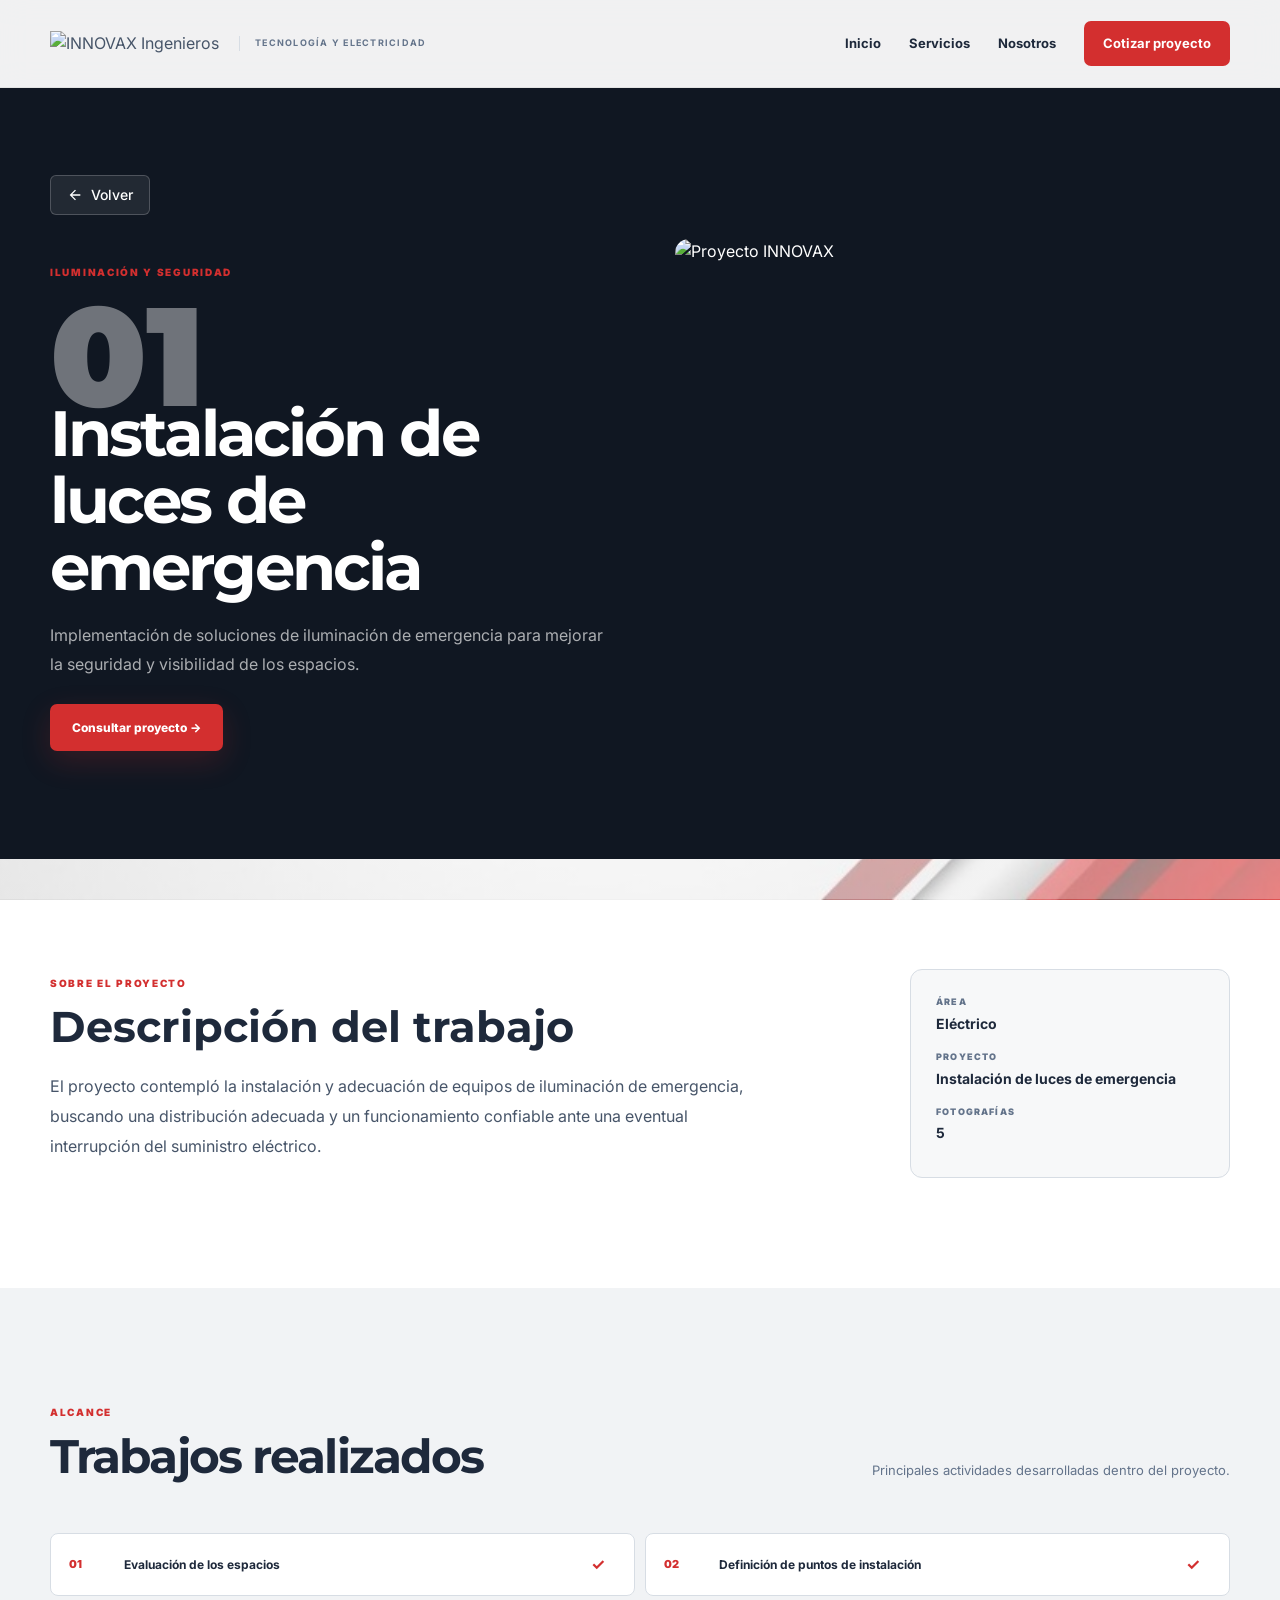
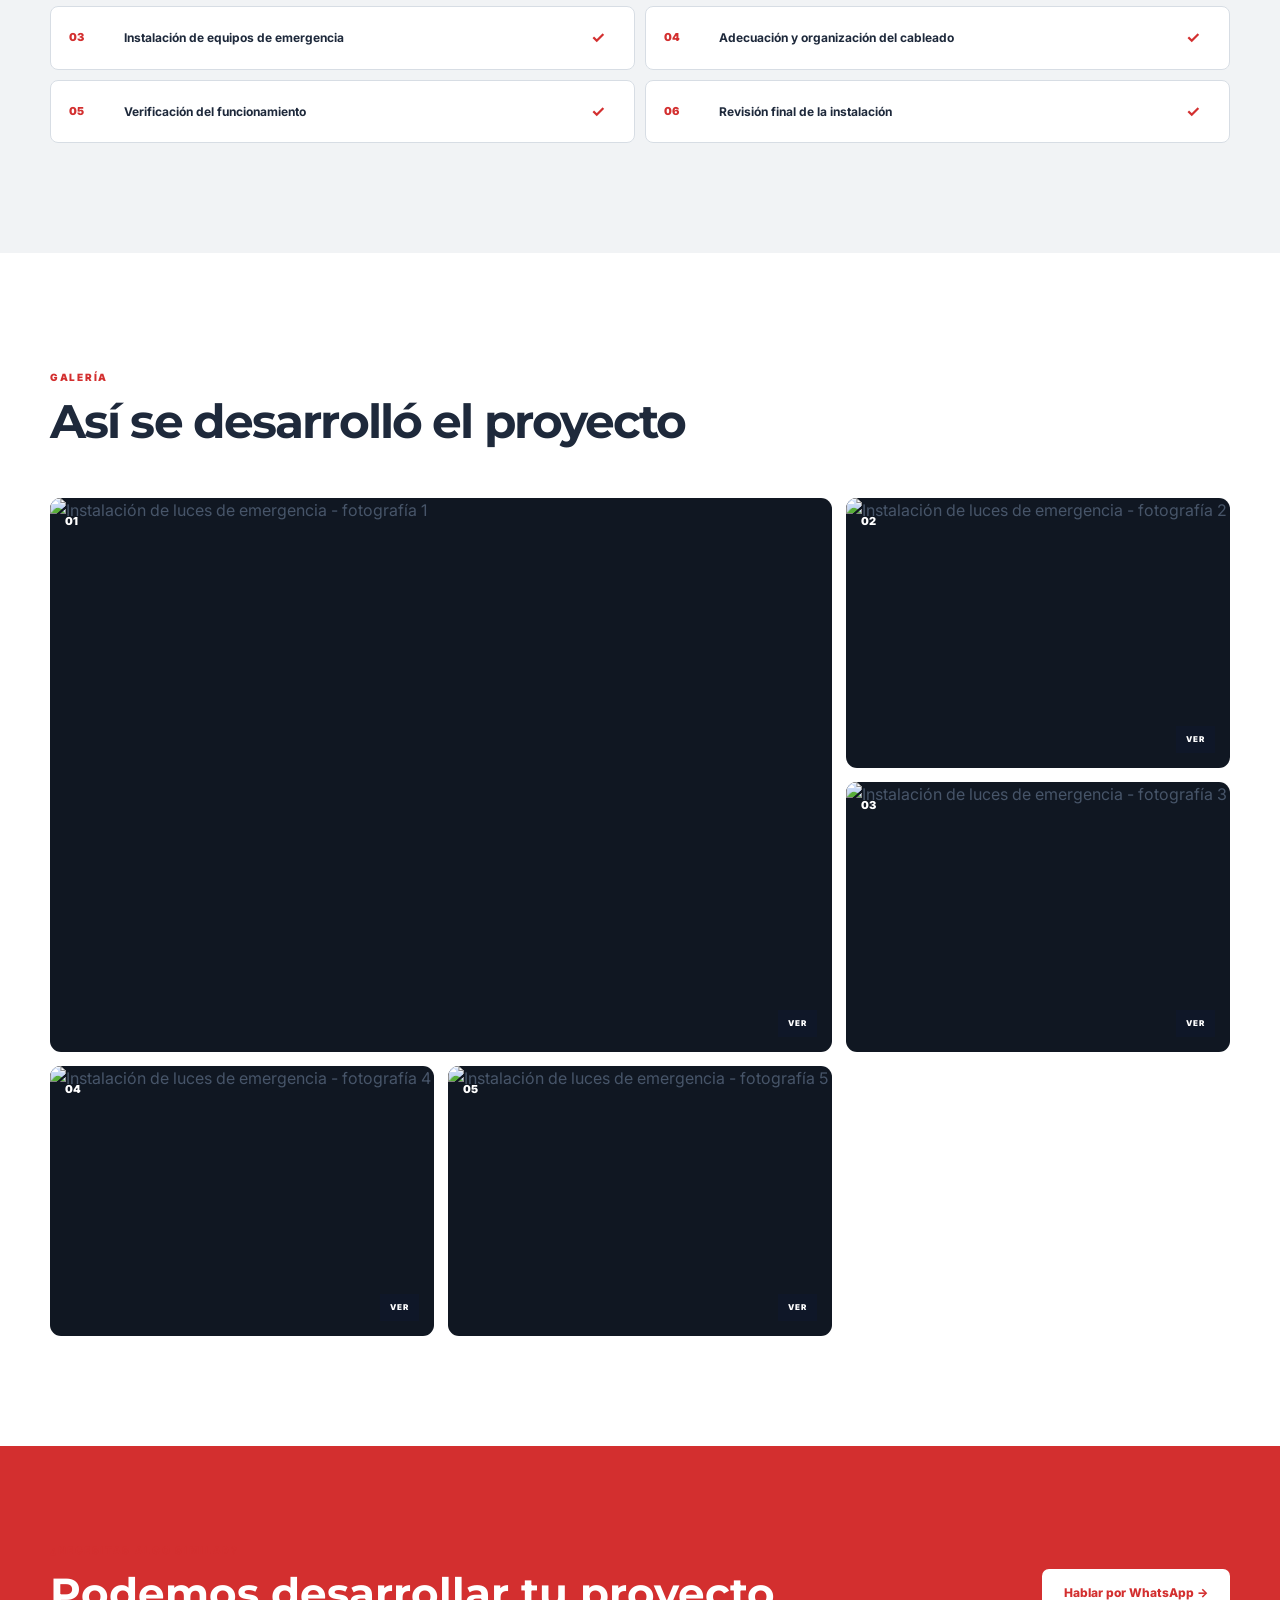
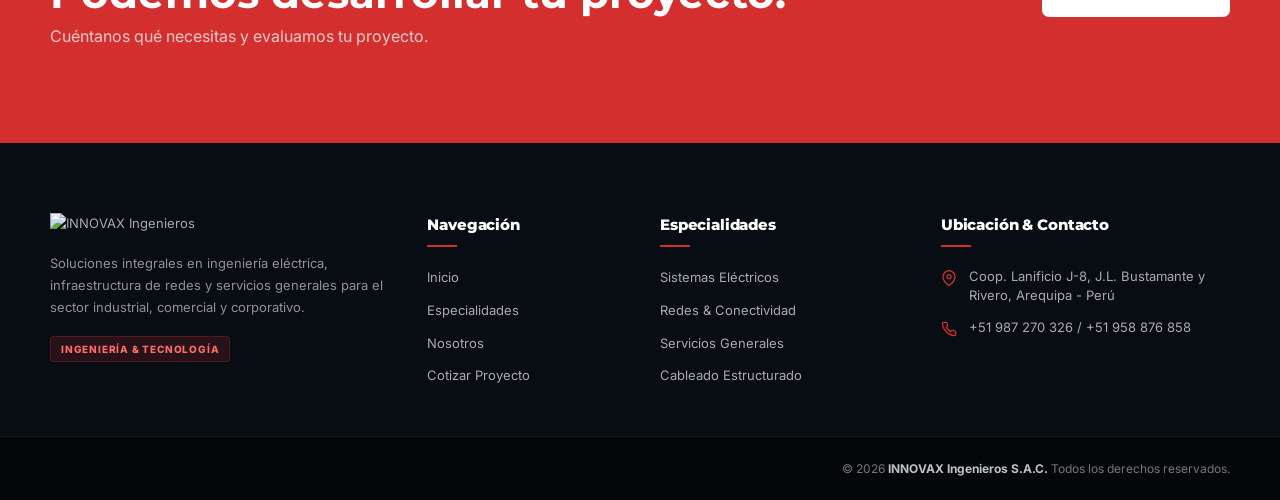
==== proyecto.html @ 7beccfbb "feat: rediseño de página completa, fondo, styles y proceso con estilo tecnológico y glassmorphism" ====
<!DOCTYPE html>
<html lang="es">
<head>
  <meta charset="UTF-8">
  <meta name="viewport" content="width=device-width, initial-scale=1.0">
  <title>Proyecto | INNOVAX Ingenieros</title>
  <link rel="icon" href="assets/img/logo.png" type="image/png">
  <link rel="preconnect" href="https://fonts.googleapis.com">
  <link rel="preconnect" href="https://fonts.gstatic.com" crossorigin>
  <link href="https://fonts.googleapis.com/css2?family=Inter:wght@400;500;600;700;800&family=Montserrat:wght@600;700;800;900&display=swap" rel="stylesheet">
  <link rel="stylesheet" href="css/style.css">
</head>
<body>

<header class="site-header" id="header">
  <div class="container header-inner">
    <a class="brand" href="index.html">
      <img src="assets/img/logo.png" alt="INNOVAX Ingenieros" class="brand-logo">
      <span class="brand-caption">TECNOLOGÍA Y ELECTRICIDAD</span>
    </a>

    <button class="menu-toggle" id="menuToggle">
      <span></span>
      <span></span>
      <span></span>
    </button>

    <nav class="main-nav" id="mainNav">
      <a href="index.html">Inicio</a>
      <a href="index.html#servicios">Servicios</a>
      <a href="index.html#nosotros">Nosotros</a>
      <a href="index.html#contacto" class="nav-button">Cotizar proyecto</a>
    </nav>
  </div>
</header>

<main>

<!-- =====================================================
     HERO PROYECTO
===================================================== -->
<section class="project-detail-hero">
  <div class="container">
    <a href="javascript:history.back()" class="btn-back">
      <svg viewBox="0 0 24 24"><path d="M20 11H7.83l5.59-5.59L12 4l-8 8 8 8 1.41-1.41L7.83 13H20v-2z"/></svg>
      Volver
    </a>

    <div class="project-detail-layout">
      <div class="project-detail-copy">
        <span class="section-kicker" id="projectCategory">ELÉCTRICO</span>
        <span class="project-big-number" id="projectNumber">01</span>
        <h1 id="projectTitle">Proyecto</h1>
        <p id="projectIntro"></p>

        <a href="https://wa.me/51987270326" target="_blank" class="btn btn-primary" id="projectWhatsApp">
          Consultar proyecto →
        </a>
      </div>

      <div class="project-feature-image">
        <img id="projectMainImage" src="assets/electrico/luz-emerg2.jpeg" alt="Proyecto INNOVAX">
      </div>
    </div>
  </div>
</section>

<!-- =====================================================
     INFORMACIÓN
===================================================== -->
<section class="section project-information">
  <div class="container project-info-grid">
    <div>
      <span class="section-kicker">SOBRE EL PROYECTO</span>
      <h2>Descripción del trabajo</h2>
      <p id="projectDescription"></p>
    </div>

    <aside class="project-data-box">
      <span>ÁREA</span>
      <strong id="projectArea">Eléctrico</strong>

      <span>PROYECTO</span>
      <strong id="projectNameSmall">Proyecto</strong>

      <span>FOTOGRAFÍAS</span>
      <strong id="projectPhotoTotal">0</strong>
    </aside>
  </div>
</section>

<!-- =====================================================
     TRABAJOS REALIZADOS
===================================================== -->
<section class="section work-section">
  <div class="container">
    <div class="section-heading">
      <div>
        <span class="section-kicker">ALCANCE</span>
        <h2>Trabajos realizados</h2>
      </div>
      <p>Principales actividades desarrolladas dentro del proyecto.</p>
    </div>

    <div class="work-list" id="projectWork"></div>
  </div>
</section>

<!-- =====================================================
     GALERÍA
===================================================== -->
<section class="section project-gallery-section">
  <div class="container">
    <div class="section-heading">
      <div>
        <span class="section-kicker">GALERÍA</span>
        <h2>Así se desarrolló el proyecto</h2>
      </div>
    </div>

    <div class="project-gallery" id="projectGallery"></div>
  </div>
</section>

<!-- =====================================================
     CTA
===================================================== -->
<section class="detail-cta">
  <div class="container detail-cta-inner">
    <div>
      <span class="section-kicker detail-cta-kicker">¿NECESITAS ALGO SIMILAR?</span>
      <h2>Podemos desarrollar tu proyecto.</h2>
      <p>Cuéntanos qué necesitas y evaluamos tu proyecto.</p>
    </div>

    <a href="https://wa.me/51987270326" target="_blank" class="btn" id="bottomWhatsApp">
      Hablar por WhatsApp →
    </a>
  </div>
</section>

</main>

<!-- =====================================================
     FOOTER EMPRESARIAL (PÁGINAS SECUNDARIAS)
===================================================== -->
<footer class="site-footer">
  <div class="container footer-inner">
    
    <div class="footer-col footer-brand-col">
      <img src="assets/img/logoblanco.png" alt="INNOVAX Ingenieros" class="footer-logo">
      <p class="footer-desc">
        Soluciones integrales en ingeniería eléctrica, infraestructura de redes y servicios generales para el sector industrial, comercial y corporativo.
      </p>
      <span class="footer-badge">Ingeniería & Tecnología</span>
    </div>

    <div class="footer-col">
      <h4 class="footer-title">Navegación</h4>
      <ul class="footer-links">
        <li><a href="index.html">Inicio</a></li>
        <li><a href="index.html#servicios">Especialidades</a></li>
        <li><a href="index.html#nosotros">Nosotros</a></li>
        <li><a href="index.html#contacto">Cotizar Proyecto</a></li>
      </ul>
    </div>

    <div class="footer-col">
      <h4 class="footer-title">Especialidades</h4>
      <ul class="footer-links">
        <li><a href="servicio.html?tipo=electrico">Sistemas Eléctricos</a></li>
        <li><a href="servicio.html?tipo=redes">Redes & Conectividad</a></li>
        <li><a href="servicio.html?tipo=generales">Servicios Generales</a></li>
        <li><a href="servicio.html?tipo=redes">Cableado Estructurado</a></li>
      </ul>
    </div>

    <div class="footer-col">
      <h4 class="footer-title">Ubicación & Contacto</h4>
      <ul class="footer-contact-list">
        <li>
          <svg width="16" height="16" viewBox="0 0 24 24" fill="none" stroke="currentColor" stroke-width="2"><path d="M21 10c0 7-9 13-9 13s-9-6-9-13a9 9 0 0 1 18 0z"></path><circle cx="12" cy="10" r="3"></circle></svg>
          <span>Coop. Lanificio J-8, J.L. Bustamante y Rivero, Arequipa - Perú</span>
        </li>
        <li>
          <svg width="16" height="16" viewBox="0 0 24 24" fill="none" stroke="currentColor" stroke-width="2"><path d="M22 16.92v3a2 2 0 0 1-2.18 2 19.79 19.79 0 0 1-8.63-3.07 19.5 19.5 0 0 1-6-6 19.79 19.79 0 0 1-3.07-8.67A2 2 0 0 1 4.11 2h3a2 2 0 0 1 2 1.72 12.84 12.84 0 0 0 .7 2.81 2 2 0 0 1-.45 2.11L8.09 9.91a16 16 0 0 0 6 6l1.27-1.27a2 2 0 0 1 2.11-.45 12.84 12.84 0 0 0 2.81.7A2 2 0 0 1 22 16.92z"/></svg>
          <span>+51 987 270 326 / +51 958 876 858</span>
        </li>
      </ul>
    </div>

  </div>

  <div class="footer-bottom">
    <div class="container footer-bottom-inner">
      <p class="copyright">
        © <span id="year"></span> <strong>INNOVAX Ingenieros S.A.C.</strong> Todos los derechos reservados.
      </p>
    </div>
  </div>
</footer>

<!-- =====================================================
     LIGHTBOX
===================================================== -->
<div class="image-lightbox" id="lightbox">
  <button id="lightboxClose" aria-label="Cerrar imagen">×</button>
  <img id="lightboxImage" src="" alt="">
</div>

<script>
document.addEventListener('DOMContentLoaded', function(){

    /* ==================================================
       BASE DE PROYECTOS
    ================================================== */
    const projects = {

      'luz-emergencia': {
        number: '01',
        area: 'Eléctrico',
        category: 'ILUMINACIÓN Y SEGURIDAD',
        title: 'Instalación de luces de emergencia',
        intro: 'Implementación de soluciones de iluminación de emergencia para mejorar la seguridad y visibilidad de los espacios.',
        description: 'El proyecto contempló la instalación y adecuación de equipos de iluminación de emergencia, buscando una distribución adecuada y un funcionamiento confiable ante una eventual interrupción del suministro eléctrico.',
        work: [
          'Evaluación de los espacios',
          'Definición de puntos de instalación',
          'Instalación de equipos de emergencia',
          'Adecuación y organización del cableado',
          'Verificación del funcionamiento',
          'Revisión final de la instalación'
        ],
        mainImage: 'assets/electrico/luz-emerg2.jpeg',
        photos: [
          'assets/electrico/luz-emerg1.jpeg',
          'assets/electrico/luz-emerg2.jpeg',
          'assets/electrico/luz-emerg3.jpeg',
          'assets/electrico/luz-emerg4.jpeg',
          'assets/electrico/luz-emerg5.jpeg'
        ]
      },

      'pozo-tierra': {
        number: '02',
        area: 'Eléctrico',
        category: 'PROTECCIÓN ELÉCTRICA',
        title: 'Sistema de puesta a tierra',
        intro: 'Implementación de un sistema de puesta a tierra orientado a mejorar la protección de la instalación eléctrica.',
        description: 'El proyecto comprendió los trabajos necesarios para la implementación del sistema de puesta a tierra, considerando la preparación del espacio, instalación de componentes y verificación del trabajo realizado.',
        work: [
          'Evaluación del espacio',
          'Preparación del área de trabajo',
          'Implementación del sistema',
          'Instalación de componentes',
          'Organización de conexiones',
          'Verificación de la instalación'
        ],
        mainImage: 'assets/electrico/pozo1.jpeg',
        photos: [
          'assets/electrico/pozo1.jpeg',
          'assets/electrico/pozo2.jpeg',
          'assets/electrico/pozo3.jpeg',
          'assets/electrico/pozo4.jpeg',
          'assets/electrico/pozo5.jpeg'
        ]
      },

      'acometida-bombas': {
        number: '03',
        area: 'Eléctrico',
        category: 'PROTECCIÓN ELÉCTRICA',
        title: 'Acometida en cuarto de bombas',
        intro: 'Servicio técnico especializado en el diseño, canalización y conexión de la acometida eléctrica para sistemas de bombeo (agua potable, presurización o contra incendios).',
        description: 'Ejecución integral del diseño, canalización y conexión de la acometida eléctrica de fuerza para el cuarto de bombas, orientada a garantizar un suministro continuo, seguro y dimensionado a la carga operativa de las electrobombas y sus tableros de control. El alcance contempla el tendido de conductores aptos para humedad, la instalación de protecciones termomagnéticas y diferenciales, la integración al sistema de puesta a tierra y la realización de pruebas de aislamiento y arranque bajo norma (CNE), asegurando una infraestructura confiable y la protección total del equipamiento.',
        work: [
          'Evaluación del espacio',
          'Preparación del área de trabajo',
          'Implementación del sistema',
          'Instalación de componentes',
          'Organización de conexiones',
          'Verificación de la instalación'
        ],
        mainImage: 'assets/servgen/aco4.jpeg',
        photos: [
          'assets/servgen/aco2.jpeg',
          'assets/servgen/aco3.jpeg',
          'assets/servgen/aco4.jpeg',
          'assets/servgen/aco5.jpeg',
          'assets/servgen/aco6.jpeg',
          'assets/servgen/aco7.jpeg'
        ]
      },

      'camaras': {
        number: '01',
        area: 'Redes',
        category: 'CÁMARAS',
        title: 'Instalación de Cámaras de Seguridad',
        intro: 'Servicio técnico integral de instalación y puesta en marcha de sistemas de cámaras de seguridad.',
        description: 'El proyecto comprendió el montado de equipos, tendido de cableado, canalización y configuración del sistema de grabación y monitoreo para garantizar la cobertura estratégica de las instalaciones.',
        work: [
          'Revisión del espacio y puntos ciegos',
          'Definición de ubicación de cámaras',
          'Tendido de cableado estructurado',
          'Montaje y fijación de cámaras',
          'Configuración de NVR y monitoreo',
          'Pruebas y verificación de visualización'
        ],
        mainImage: 'assets/red/cam1.jpeg',
        photos: [
          'assets/red/cam1.jpeg',
          'assets/red/cam2.jpeg',
          'assets/red/cam3.jpeg',
          'assets/red/cam4.jpeg',
          'assets/red/cam5.jpeg',
          'assets/red/cam6.jpeg',
          'assets/red/cam7.jpeg',
          'assets/red/cam8.jpeg',
          'assets/red/cam9.jpeg'
        ]
      },

      'fibra-optica': {
        number: '02',
        area: 'Redes',
        category: 'FIBRA',
        title: 'Instalación de Fibra Óptica',
        intro: 'Implementación y organización de infraestructura de comunicaciones por fibra óptica.',
        description: 'El proyecto comprendió trabajos de canalización, fusión e instalación de fibra óptica, buscando una velocidad óptima, distribución ordenada y alta disponibilidad de red.',
        work: [
          'Revisión del trazado',
          'Canalización e hilo guía',
          'Tendido de fibra óptica',
          'Empalmes y fusiones',
          'Organización en bandeja/ODF',
          'Pruebas de potencia y conectividad'
        ],
        mainImage: 'assets/red/fibra1.jpeg',
        photos: [
          'assets/red/fibra1.jpeg',
          'assets/red/fibra2.jpeg',
          'assets/red/fibra3.jpeg',
          'assets/red/fibra4.jpeg',
          'assets/red/fibra5.jpeg',
          'assets/red/fibra6.jpeg',
          'assets/red/fibra7.jpeg'
        ]
      },

      'mapa-calor': {
        number: '03',
        area: 'Redes',
        category: 'MAPAS DE COBERTURA',
        title: 'Generación de Mapas de Calor Wi-Fi',
        intro: 'Análisis y simulación de la cobertura de red inalámbrica para garantizar una óptima distribución de la señal.',
        description: 'El proyecto comprendió el levantamiento en sitio y modelamiento técnico para identificar zonas de sombra, interferencias y niveles de intensidad de señal (RSSI), optimizando la ubicación estratégica de Puntos de Acceso (AP).',
        work: [
          'Levantamiento de planos e inspección técnica',
          'Medición de cobertura y niveles de interferencia',
          'Simulación y modelamiento del mapa de calor Wi-Fi',
          'Identificación y corrección de zonas sin cobertura',
          'Reorganización y reubicación estratégica de equipos AP',
          'Generación de informe técnico final'
        ],
        mainImage: 'assets/red/mapa1.png',
        photos: [
          'assets/red/mapa1.png',
          'assets/red/mapa2.png',
          'assets/red/mapa3.png',
          'assets/red/mapa4.png',
          'assets/red/mapa5.png',
          'assets/red/mapa6.png'
        ]
      },

      'pintado-des': {
        number: '01',
        area: 'Servicios Generales',
        category: 'MANTENIMIENTO Y ADECUACIONES',
        title: 'Pintado de Desniveles',
        intro: 'Trabajos de mantenimiento y adecuación desarrollados como parte de las soluciones complementarias de INNOVAX.',
        description: 'Realizamos trabajos complementarios orientados a mantener las instalaciones en buenas condiciones de funcionamiento y atender necesidades específicas identificadas durante el proyecto.',
        work: [
          'Evaluación de necesidades',
          'Revisión de instalaciones',
          'Trabajos de mantenimiento',
          'Adecuaciones',
          'Correcciones',
          'Verificación final'
        ],
        mainImage: 'assets/servgen/des3.jpg',
        photos: [
          'assets/servgen/des1.jpg',
          'assets/servgen/des2.jpg',
          'assets/servgen/des3.jpg',
          'assets/servgen/des4.jpg',
          'assets/servgen/des5.jpg',
          'assets/servgen/des6.jpg',
          'assets/servgen/des7.jpg',
          'assets/servgen/des8.jpg',
          'assets/servgen/des9.jpg',
          'assets/servgen/des10.jpg',
          'assets/servgen/des11.jpg',
          'assets/servgen/des12.jpg',
          'assets/servgen/des13.jpg',
          'assets/servgen/des14.jpg',
          'assets/servgen/des15.jpg',
          'assets/servgen/des16.jpg',
          'assets/servgen/des17.jpg',
          'assets/servgen/des18.jpg',
          'assets/servgen/des19.jpg'
        ]
      }

    };

    /* ==================================================
       OBTENER PROYECTO
    ================================================== */
    const params = new URLSearchParams(window.location.search);
    const key = params.get('proyecto') || 'luz-emergencia';
    const project = projects[key] || projects['luz-emergencia'];

    /* ==================================================
       DATOS
    ================================================== */
    document.title = project.title + ' | INNOVAX Ingenieros';

    document.getElementById('projectCategory').textContent = project.category;
    document.getElementById('projectNumber').textContent = project.number;
    document.getElementById('projectTitle').textContent = project.title;
    document.getElementById('projectIntro').textContent = project.intro;
    document.getElementById('projectDescription').textContent = project.description;
    document.getElementById('projectArea').textContent = project.area;
    document.getElementById('projectNameSmall').textContent = project.title;
    document.getElementById('projectPhotoTotal').textContent = project.photos.length;
    document.getElementById('projectMainImage').src = project.mainImage;

    /* ==================================================
       TRABAJOS
    ================================================== */
    const work = document.getElementById('projectWork');
    project.work.forEach(function(item, index){
      const article = document.createElement('div');
      article.className = 'work-item';
      article.innerHTML = `
        <span>${String(index + 1).padStart(2,'0')}</span>
        <strong>${item}</strong>
        <b>✓</b>
      `;
      work.appendChild(article);
    });

    /* ==================================================
       GALERÍA
    ================================================== */
    const gallery = document.getElementById('projectGallery');
    project.photos.forEach(function(photo, index){
      const figure = document.createElement('figure');
      figure.className = 'project-gallery-item';
      figure.innerHTML = `
        <img src="${photo}" alt="${project.title} - fotografía ${index + 1}">
        <span>${String(index + 1).padStart(2,'0')}</span>
      `;
      gallery.appendChild(figure);

      figure.addEventListener('click', function(){
        document.getElementById('lightboxImage').src = photo;
        document.getElementById('lightbox').classList.add('active');
      });
    });

    /* ==================================================
       LIGHTBOX
    ================================================== */
    const lightbox = document.getElementById('lightbox');

    document.getElementById('lightboxClose').addEventListener('click', function(){
      lightbox.classList.remove('active');
    });

    lightbox.addEventListener('click', function(event){
      if(event.target === lightbox){
        lightbox.classList.remove('active');
      }
    });

    document.addEventListener('keydown', function(event){
      if(event.key === 'Escape'){
        lightbox.classList.remove('active');
      }
    });

    /* ==================================================
       WHATSAPP
    ================================================== */
    const message = 'Hola INNOVAX, me interesa un proyecto similar a: ' + project.title;
    const whatsapp = 'https://wa.me/51987270326?text=' + encodeURIComponent(message);

    document.getElementById('projectWhatsApp').href = whatsapp;
    document.getElementById('bottomWhatsApp').href = whatsapp;

    /* ==================================================
       AÑO
    ================================================== */
    document.getElementById('year').textContent = new Date().getFullYear();

    /* ==================================================
       HEADER
    ================================================== */
    const header = document.getElementById('header');
    window.addEventListener('scroll', function(){
      header.classList.toggle('scrolled', window.scrollY > 30);
    });

    /* ==================================================
       MENÚ
    ================================================== */
    const toggle = document.getElementById('menuToggle');
    const nav = document.getElementById('mainNav');
    toggle.addEventListener('click', function(){
      nav.classList.toggle('open');
    });

});
</script>

</body>
</html>
---- css/style.css ----
/* =====================================================
INNOVAX INGENIEROS
DISEÑO CORPORATIVO / INDUSTRIAL
===================================================== */

:root {
  --red: #d32f2f;
  --red-hover: #b71c1c;
  --red-light: rgba(211,47,47,.08);
  --red-border: rgba(211,47,47,.25);
  --dark: #101722;
  --dark-2: #18212d;
  --dark-3: #222d3a;
  --bg: #f3f5f7;
  --white: #ffffff;
  --text: #1e293b;
  --body: #475569;
  --muted: #64748b;
  --line: #d7dde4;
  --container: 1180px;
  --shadow: 0 15px 45px rgba(0,0,0,.08);
}

* {
  box-sizing: border-box;
}

html {
  scroll-behavior: smooth;
}

body {
  margin: 0;
  background: var(--bg);
  color: var(--body);
  font-family: Inter, Arial, sans-serif;
  line-height: 1.6;
  overflow-x: hidden;
}

body:before {
  content: "";
  position: fixed;
  inset: 0;
  pointer-events: none;
  z-index: -1;
  background: radial-gradient(circle at 90% 10%, rgba(211,47,47,.055), transparent 30%);
}

img {
  max-width: 100%;
  display: block;
}

a {
  text-decoration: none;
  color: inherit;
}

button,
input,
select,
textarea {
  font: inherit;
}

.container {
  width: min(var(--container), calc(100% - 48px));
  margin: auto;
}

.section {
  padding: 110px 0;
}

/* =====================================================
HEADER
===================================================== */

.site-header {
  position: fixed;
  top: 0;
  left: 0;
  right: 0;
  height: 88px;
  z-index: 1000;
  background: rgba(255,255,255,.94);
  backdrop-filter: blur(15px);
  border-bottom: 1px solid rgba(0,0,0,.06);
  transition: .3s ease;
}

.site-header.scrolled {
  height: 76px;
  box-shadow: 0 5px 25px rgba(0,0,0,.08);
}

.header-inner {
  height: 100%;
  display: flex;
  align-items: center;
  justify-content: space-between;
  gap: 30px;
}

.brand {
  display: flex;
  align-items: center;
  gap: 14px;
}

.brand-logo {
  width: 175px;
}

.brand-caption {
  font-size: 9px;
  letter-spacing: .14em;
  font-weight: 700;
  color: var(--muted);
  padding-left: 15px;
  border-left: 1px solid var(--line);
}

.main-nav {
  display: flex;
  align-items: center;
  gap: 28px;
}

.main-nav a {
  font-size: 13px;
  font-weight: 700;
  color: var(--text);
  transition: .25s;
}

.main-nav a:hover {
  color: var(--red);
}

.main-nav .nav-button {
  padding: 12px 19px;
  color: #fff;
  background: var(--red);
  border-radius: 7px;
}

.main-nav .nav-button:hover {
  color: #fff;
  background: var(--red-hover);
}

.menu-toggle {
  display: none;
  width: 44px;
  height: 44px;
  border: 1px solid var(--line);
  background: #fff;
  border-radius: 8px;
}

.menu-toggle span {
  display: block;
  width: 20px;
  height: 2px;
  background: var(--dark);
  margin: 4px auto;
}

/* =====================================================
HERO
===================================================== */

.hero {
  min-height: 760px;
  position: relative;
  display: flex;
  align-items: center;
  overflow: hidden;
  padding-top: 88px;
  background: var(--dark);
}

.hero-slider {
  position: absolute;
  inset: 0;
}

.hero-slider .slide {
  position: absolute;
  inset: 0;
  background-size: cover;
  background-position: center;
  opacity: 0;
  transform: scale(1.06);
  transition: opacity 1.2s ease, transform 7s ease;
}

.hero-slider .slide.active {
  opacity: 1;
  transform: scale(1);
}

.hero-overlay {
  position: absolute;
  inset: 0;
  background: linear-gradient(90deg, rgba(7,12,19,.94) 0%, rgba(7,12,19,.72) 48%, rgba(7,12,19,.28) 100%);
}

.hero-pattern {
  position: absolute;
  inset: 0;
  opacity: .15;
  background-image: linear-gradient(rgba(255,255,255,.08) 1px, transparent 1px), linear-gradient(90deg, rgba(255,255,255,.08) 1px, transparent 1px);
  background-size: 70px 70px;
}

.hero-content {
  position: relative;
  z-index: 3;
}

.hero-copy {
  max-width: 760px;
}

.eyebrow {
  display: flex;
  align-items: center;
  gap: 9px;
  color: rgba(255,255,255,.75);
  font-size: 10px;
  letter-spacing: .17em;
  font-weight: 800;
  margin-bottom: 25px;
}

.eyebrow i {
  width: 28px;
  height: 2px;
  background: var(--red);
}

.hero h1 {
  margin: 0;
  color: #fff;
  font-family: Montserrat, Arial, sans-serif;
  font-size: clamp(44px,6vw,76px);
  line-height: 1.03;
  letter-spacing: -.045em;
}

.hero h1 strong {
  color: #fff;
}

.hero-copy > p {
  max-width: 620px;
  margin: 28px 0;
  color: rgba(255,255,255,.75);
  font-size: 16px;
  line-height: 1.8;
}

.hero-actions {
  display: flex;
  flex-wrap: wrap;
  gap: 12px;
}

.btn {
  display: inline-flex;
  align-items: center;
  justify-content: center;
  gap: 10px;
  padding: 14px 22px;
  border-radius: 7px;
  font-size: 12px;
  font-weight: 800;
  transition: .3s ease;
}

.btn-primary {
  background: var(--red);
  color: #fff;
  box-shadow: 0 10px 30px rgba(211,47,47,.2);
}

.btn-primary:hover {
  background: var(--red-hover);
  transform: translateY(-2px);
}

.btn-outline {
  border: 1px solid rgba(255,255,255,.35);
  color: #fff;
}

.btn-outline:hover {
  border-color: #fff;
  background: rgba(255,255,255,.08);
}

.hero-points {
  display: flex;
  gap: 35px;
  margin-top: 55px;
}

.hero-points div {
  display: flex;
  flex-direction: column;
  gap: 3px;
}

.hero-points b {
  color: var(--red);
  font-size: 11px;
}

.hero-points span {
  color: rgba(255,255,255,.75);
  font-size: 11px;
  font-weight: 700;
}

.hero-bottom {
  position: absolute;
  bottom: 0;
  left: 0;
  right: 0;
  padding: 17px 0;
  background: rgba(7,12,19,.6);
  border-top: 1px solid rgba(255,255,255,.1);
}

.hero-bottom-inner {
  width: min(var(--container), calc(100% - 48px));
  margin: auto;
  color: rgba(255,255,255,.6);
  font-size: 10px;
  letter-spacing: .13em;
}

.hero-bottom b {
  color: #fff;
}

/* =====================================================
TEXTOS
===================================================== */

.section-kicker {
  display: inline-block;
  color: var(--red);
  font-size: 10px;
  letter-spacing: .17em;
  font-weight: 900;
  margin-bottom: 12px;
}

.section-heading {
  display: flex;
  align-items: flex-end;
  justify-content: space-between;
  gap: 40px;
  margin-bottom: 50px;
}

.section-heading h2 {
  margin: 0;
  max-width: 700px;
  font-family: Montserrat, Arial, sans-serif;
  color: var(--text);
  font-size: clamp(30px,4vw,47px);
  line-height: 1.08;
  letter-spacing: -.04em;
}

.section-heading > p {
  max-width: 380px;
  margin: 0;
  color: var(--muted);
  font-size: 13px;
  line-height: 1.8;
}

.centered {
  display: block;
  text-align: center;
}

.centered h2 {
  margin: 0 auto 15px;
}

.centered p {
  margin: auto;
}

/* =====================================================
INTRO
===================================================== */

.intro {
  background: #fff;
}

.intro-grid {
  display: grid;
  grid-template-columns: 1fr 1fr;
  gap: 100px;
  align-items: center;
}

.intro h2 {
  margin: 0;
  color: var(--text);
  font-family: Montserrat, Arial, sans-serif;
  font-size: clamp(34px,4vw,54px);
  line-height: 1.08;
  letter-spacing: -.045em;
}

.intro-grid > p {
  margin: 0;
  font-size: 16px;
  line-height: 1.9;
  color: var(--body);
}

/* =====================================================
SERVICIOS
===================================================== */

.services-section {
  position: relative;
  overflow: hidden;
  background: linear-gradient(135deg, #eef1f4, #f8f9fa);
}

.services-main-grid {
  display: grid;
  grid-template-columns: repeat(3,1fr);
  gap: 22px;
}

.service-feature-card {
  background: #fff;
  border: 1px solid var(--line);
  border-radius: 16px;
  overflow: hidden;
  box-shadow: 0 15px 40px rgba(0,0,0,.06);
  transition: .45s cubic-bezier(.2,.8,.2,1);
}

.service-feature-card:hover {
  transform: translateY(-12px);
  border-color: var(--red-border);
  box-shadow: 0 30px 60px rgba(0,0,0,.13);
}

.service-feature-image {
  height: 300px;
  position: relative;
  overflow: hidden;
}

.service-feature-image img {
  width: 100%;
  height: 100%;
  object-fit: cover;
  transition: .7s ease;
}

.service-feature-card:hover .service-feature-image img {
  transform: scale(1.08);
}

.service-feature-image:after {
  content: "";
  position: absolute;
  inset: 0;
  background: linear-gradient(transparent 50%, rgba(0,0,0,.5));
}

.image-number {
  position: absolute;
  left: 20px;
  bottom: 18px;
  z-index: 2;
  color: #fff;
  font-family: Montserrat, sans-serif;
  font-size: 38px;
  font-weight: 900;
}

.service-feature-content {
  padding: 30px;
}

.service-small-label {
  color: var(--red);
  font-size: 9px;
  letter-spacing: .16em;
  font-weight: 900;
}

.service-feature-card h3 {
  margin: 10px 0 14px;
  color: var(--text);
  font-family: Montserrat, sans-serif;
  font-size: 28px;
  line-height: 1.1;
}

.service-feature-card p {
  margin: 0 0 22px;
  font-size: 13px;
  line-height: 1.75;
}

.service-tags {
  display: flex;
  flex-wrap: wrap;
  gap: 6px;
  margin-bottom: 25px;
}

.service-tags span {
  padding: 6px 9px;
  background: #f1f3f5;
  border: 1px solid var(--line);
  border-radius: 5px;
  color: var(--text);
  font-size: 10px;
  font-weight: 700;
}

.service-link {
  padding-top: 17px;
  border-top: 1px solid var(--line);
  display: flex;
  align-items: center;
  justify-content: space-between;
  color: var(--red);
  font-size: 12px;
  font-weight: 900;
}

.service-link b {
  font-size: 20px;
  transition: .3s;
}

.service-feature-card:hover .service-link b {
  transform: translateX(7px);
}

/* =====================================================
PROYECTOS
===================================================== */

.projects-section {
  background: #fff;
}

.projects-grid {
  display: grid;
  grid-template-columns: 1.5fr 1fr 1fr;
  grid-auto-rows: 350px;
  gap: 18px;
}

.project-card {
  position: relative;
  overflow: hidden;
  border-radius: 14px;
  background: var(--dark);
}

.project-card img {
  width: 100%;
  height: 100%;
  object-fit: cover;
  transition: .7s ease;
}

.project-card:after {
  content: "";
  position: absolute;
  inset: 0;
  background: linear-gradient(transparent 35%, rgba(0,0,0,.85));
}

.project-card:hover img {
  transform: scale(1.08);
}

.project-info {
  position: absolute;
  left: 25px;
  right: 25px;
  bottom: 24px;
  z-index: 2;
  color: #fff;
}

.project-info span {
  color: #ff7777;
  font-size: 9px;
  font-weight: 900;
  letter-spacing: .16em;
}

.project-info h3 {
  margin: 7px 0;
  font-family: Montserrat, sans-serif;
  font-size: 20px;
  line-height: 1.25;
}

.project-info small {
  color: rgba(255,255,255,.75);
  font-size: 10px;
  font-weight: 700;
}


/* =====================================================
PROCESO TECNOLÓGICO Y EMPRESARIAL
===================================================== */

.process-section {
  background: var(--dark);
  position: relative;
  overflow: hidden;
}

/* Patrón cibernético de fondo suave */
.process-section::before {
  content: "";
  position: absolute;
  inset: 0;
  background-image: 
    radial-gradient(circle at 50% 0%, rgba(211, 47, 47, 0.12), transparent 70%),
    linear-gradient(90deg, rgba(255, 255, 255, 0.03) 1px, transparent 1px),
    linear-gradient(rgba(255, 255, 255, 0.03) 1px, transparent 1px);
  background-size: 100% 100%, 40px 40px, 40px 40px;
  pointer-events: none;
}

.process-section .section-heading h2 {
  color: #ffffff;
}

.process-section .section-heading > p {
  color: rgba(255, 255, 255, 0.65);
}

/* Grid contenedor de tarjetas */
.process-grid-tech {
  display: grid;
  grid-template-columns: repeat(4, 1fr);
  gap: 20px;
  position: relative;
  margin-top: 50px;
}

/* Línea conectora entre pasos (Desktop) */
.process-grid-tech::after {
  content: "";
  position: absolute;
  top: 36px;
  left: 10%;
  right: 10%;
  height: 2px;
  background: linear-gradient(90deg, 
    rgba(211, 47, 47, 0.2) 0%, 
    rgba(211, 47, 47, 0.8) 50%, 
    rgba(211, 47, 47, 0.2) 100%
  );
  z-index: 1;
}

/* Tarjeta futurista con Glassmorphism */
.tech-step-card {
  position: relative;
  z-index: 2;
  background: rgba(24, 33, 45, 0.7);
  backdrop-filter: blur(12px);
  border: 1px solid rgba(255, 255, 255, 0.08);
  border-radius: 14px;
  padding: 24px;
  display: flex;
  flex-direction: column;
  justify-content: space-between;
  transition: all 0.35s cubic-bezier(0.4, 0, 0.2, 1);
  box-shadow: 0 10px 30px rgba(0, 0, 0, 0.2);
}

.tech-step-card:hover {
  transform: translateY(-8px);
  border-color: rgba(211, 47, 47, 0.5);
  box-shadow: 0 20px 40px rgba(0, 0, 0, 0.4), 0 0 20px rgba(211, 47, 47, 0.15);
  background: rgba(30, 41, 56, 0.85);
}

/* Encabezado de la tarjeta */
.step-header {
  display: flex;
  align-items: center;
  justify-content: space-between;
  margin-bottom: 20px;
}

.step-badge {
  font-family: Montserrat, sans-serif;
  font-size: 14px;
  font-weight: 900;
  color: var(--red);
  background: rgba(211, 47, 47, 0.12);
  border: 1px solid rgba(211, 47, 47, 0.3);
  padding: 4px 10px;
  border-radius: 6px;
  letter-spacing: 0.05em;
}

.step-icon {
  width: 42px;
  height: 42px;
  border-radius: 10px;
  background: rgba(255, 255, 255, 0.05);
  border: 1px solid rgba(255, 255, 255, 0.1);
  display: grid;
  place-items: center;
  color: #ffffff;
  transition: all 0.3s ease;
}

.tech-step-card:hover .step-icon {
  background: var(--red);
  border-color: var(--red);
  box-shadow: 0 0 15px rgba(211, 47, 47, 0.5);
  color: #ffffff;
}

/* Cuerpo con información */
.step-body h3 {
  color: #ffffff;
  font-family: Montserrat, sans-serif;
  font-size: 18px;
  font-weight: 700;
  margin: 0 0 10px 0;
  letter-spacing: -0.01em;
}

.step-body p {
  color: rgba(255, 255, 255, 0.6);
  font-size: 12px;
  line-height: 1.65;
  margin: 0 0 20px 0;
}

/* Pie de tarjeta con indicador */
.step-footer {
  display: flex;
  align-items: center;
  justify-content: space-between;
  border-top: 1px solid rgba(255, 255, 255, 0.06);
  padding-top: 14px;
}

.status-tag {
  font-size: 10px;
  font-weight: 800;
  letter-spacing: 0.08em;
  text-transform: uppercase;
  color: rgba(255, 255, 255, 0.4);
  transition: color 0.3s ease;
}

.tech-step-card:hover .status-tag {
  color: rgba(255, 255, 255, 0.9);
}

.connector-dot {
  width: 8px;
  height: 8px;
  border-radius: 50%;
  background: rgba(255, 255, 255, 0.2);
  transition: all 0.3s ease;
}

.tech-step-card:hover .connector-dot {
  background: var(--red);
  box-shadow: 0 0 8px var(--red);
}

/* Adaptación Mobile & Tablets */
@media(max-width: 1024px) {
  .process-grid-tech {
    grid-template-columns: repeat(2, 1fr);
    gap: 16px;
  }
  .process-grid-tech::after {
    display: none;
  }
}

@media(max-width: 600px) {
  .process-grid-tech {
    grid-template-columns: 1fr;
  }
}

/* =====================================================
NOSOTROS
===================================================== */

.about-section {
  background: #fff;
}

.about-grid {
  display: grid;
  grid-template-columns: 1fr 1fr;
  gap: 90px;
  align-items: center;
}

.about-image-wrap {
  position: relative;
}

.about-image-wrap > img {
  width: 100%;
  height: 570px;
  object-fit: cover;
  border-radius: 14px;
}

.about-badge {
  position: absolute;
  left: -20px;
  bottom: 25px;
  background: var(--red);
  color: #fff;
  padding: 20px 24px;
  border-radius: 8px;
  box-shadow: 0 15px 30px rgba(211,47,47,.25);
}

.about-badge strong {
  display: block;
  font-family: Montserrat, sans-serif;
  font-size: 21px;
}

.about-badge span {
  display: block;
  font-size: 10px;
  opacity: .8;
}

.about-copy h2 {
  margin: 0 0 20px;
  color: var(--text);
  font-family: Montserrat, sans-serif;
  font-size: 43px;
  line-height: 1.1;
}

.about-copy p {
  line-height: 1.85;
}

.about-copy ul {
  list-style: none;
  padding: 0;
  margin: 25px 0;
}

.about-copy li {
  display: flex;
  gap: 10px;
  margin: 12px 0;
  font-size: 13px;
}

.about-copy li b {
  color: var(--red);
}

/* =====================================================
CONTACTO
===================================================== */

.contact-section {
  background: linear-gradient(135deg, #e9edf1, #f8f9fa);
}

.contact-grid {
  display: grid;
  grid-template-columns: .9fr 1.1fr;
  gap: 80px;
  align-items: flex-start;
}

.contact-copy h2 {
  margin: 0 0 18px;
  color: var(--text);
  font-family: Montserrat, sans-serif;
  font-size: 45px;
  line-height: 1.08;
}

.contact-copy > p {
  max-width: 500px;
  line-height: 1.8;
}

.contact-details {
  margin-top: 30px;
}

.contact-details > * {
  display: block;
  padding: 16px 0;
  border-bottom: 1px solid var(--line);
}

.contact-details span {
  display: block;
  color: var(--muted);
  font-size: 9px;
  font-weight: 900;
  letter-spacing: .13em;
}

.contact-details strong {
  display: block;
  color: var(--text);
  margin-top: 3px;
  font-size: 13px;
}

.map-container {
  height: 220px;
  margin-top: 15px;
  border-radius: 10px;
  overflow: hidden;
}

.map-container iframe {
  width: 100%;
  height: 100%;
  border: 0;
}

/* Estilos Modernos del Formulario UI */
.contact-form.modern-form {
  background: #ffffff;
  padding: 32px;
  border-radius: 16px;
  border: 1px solid rgba(215, 221, 228, 0.7);
  box-shadow: 0 20px 40px rgba(16, 23, 34, 0.06);
  display: flex;
  flex-direction: column;
  gap: 18px;
  align-self: flex-start;
}

.modern-form .form-header {
  margin-bottom: 6px;
  border-bottom: 1px solid var(--line);
  padding-bottom: 12px;
}

.modern-form .form-header h3 {
  margin: 0;
  color: var(--text);
  font-family: 'Montserrat', sans-serif;
  font-size: 20px;
  font-weight: 800;
  letter-spacing: -0.02em;
}

.modern-form .form-header p {
  margin: 4px 0 0;
  color: var(--muted);
  font-size: 13px;
}

.modern-form .form-row {
  display: grid;
  grid-template-columns: 1fr 1fr;
  gap: 16px;
}

.modern-form .input-group {
  display: flex;
  flex-direction: column;
  gap: 6px;
}

.modern-form label {
  color: var(--text);
  font-size: 12px;
  font-weight: 700;
  letter-spacing: 0.02em;
}

.modern-form .input-wrapper {
  position: relative;
  display: flex;
  align-items: center;
}

.modern-form .input-wrapper svg {
  position: absolute;
  left: 14px;
  color: var(--muted);
  transition: color 0.25s ease;
  pointer-events: none;
}

.modern-form .textarea-wrapper svg {
  top: 14px;
}

.modern-form input,
.modern-form select,
.modern-form textarea {
  width: 100%;
  padding: 12px 14px 12px 42px;
  font-size: 14px;
  font-weight: 500;
  color: var(--text);
  background: #f8fafc;
  border: 1.5px solid #e2e8f0;
  border-radius: 8px;
  outline: none;
  transition: all 0.25s ease;
  box-sizing: border-box;
}

.modern-form select {
  appearance: none;
  cursor: pointer;
  background-image: url("data:image/svg+xml,%3Csvg xmlns='http://www.w3.org/2000/svg' width='16' height='16' viewBox='0 0 24 24' fill='none' stroke='%64748b' stroke-width='2' stroke-linecap='round' stroke-linejoin='round'%3E%3Cpolyline points='6 9 12 15 18 9'%3E%3C/polyline%3E%3C/svg%3E");
  background-repeat: no-repeat;
  background-position: right 14px center;
  padding-right: 38px;
}

.modern-form textarea {
  resize: vertical;
  min-height: 90px;
}

.modern-form input:hover,
.modern-form select:hover,
.modern-form textarea:hover {
  border-color: #cbd5e1;
  background: #ffffff;
}

.modern-form input:focus,
.modern-form select:focus,
.modern-form textarea:focus {
  background: #ffffff;
  border-color: var(--red);
  box-shadow: 0 0 0 4px rgba(211, 47, 47, 0.12);
}

.modern-form .input-wrapper:focus-within svg {
  color: var(--red);
}

.modern-form .btn-submit {
  display: inline-flex;
  align-items: center;
  justify-content: center;
  gap: 10px;
  padding: 14px 24px;
  font-size: 14px;
  font-weight: 700;
  border-radius: 8px;
  background: var(--red);
  color: #ffffff;
  border: none;
  cursor: pointer;
  transition: all 0.3s cubic-bezier(0.4, 0, 0.2, 1);
  box-shadow: 0 8px 20px rgba(211, 47, 47, 0.25);
  margin-top: 4px;
}

.modern-form .btn-submit:hover {
  background: var(--red-hover);
  transform: translateY(-2px);
  box-shadow: 0 12px 24px rgba(211, 47, 47, 0.35);
}

.modern-form .btn-submit svg {
  transition: transform 0.25s ease;
}

.modern-form .btn-submit:hover svg {
  transform: translateX(4px);
}

.form-status {
  font-size: 12px;
  margin: 0;
}

.form-status.ok {
  color: #198754;
}

.form-status.err {
  color: var(--red);
}

.hp-field {
  position: absolute !important;
  left: -9999px !important;
}

/* =====================================================
PÁGINA DE SERVICIO
===================================================== */

.service-page-hero {
  padding: 180px 0 100px;
  background-color: var(--dark);
  background-size: cover;
  background-position: center;
  background-repeat: no-repeat;
  color: #fff;
  position: relative;
  overflow: hidden;
}

.service-page-hero .hero-overlay {
  position: absolute;
  inset: 0;
  background: linear-gradient(90deg, rgba(7, 12, 19, 0.92) 0%, rgba(7, 12, 19, 0.70) 50%, rgba(7, 12, 19, 0.30) 100%);
  z-index: 1;
}

.service-page-hero .hero-pattern {
  position: absolute;
  inset: 0;
  z-index: 1;
  opacity: 0.12;
  background-image: linear-gradient(rgba(255, 255, 255, 0.08) 1px, transparent 1px), linear-gradient(90deg, rgba(255, 255, 255, 0.08) 1px, transparent 1px);
  background-size: 70px 70px;
}

.service-hero-content {
  position: relative;
  z-index: 2;
}

.service-page-hero:after {
  content: "";
  position: absolute;
  width: 500px;
  height: 500px;
  right: -200px;
  top: -250px;
  border: 1px solid rgba(211,47,47,.35);
  border-radius: 50%;
  z-index: 1;
}

.service-page-number {
  color: rgba(255,255,255,0.50);
  font-family: Montserrat, sans-serif;
  font-size: 150px;
  font-weight: 900;
  line-height: .7;
  margin-bottom: 20px;
}

.service-page-hero h1 {
  position: relative;
  z-index: 2;
  margin: 0 0 15px;
  font-family: Montserrat, sans-serif;
  font-size: clamp(48px,7vw,82px);
  line-height: 1;
  letter-spacing: -.05em;
}

.service-page-hero p {
  position: relative;
  z-index: 2;
  max-width: 650px;
  color: rgba(255,255,255,.85);
  font-size: 16px;
  line-height: 1.8;
}

/* =====================================================
INTRO SERVICIO
===================================================== */

.service-intro-section {
  background: #fff;
}

.service-intro-grid {
  display: grid;
  grid-template-columns: 1fr 1fr;
  gap: 90px;
  align-items: center;
}

.service-intro-grid h2 {
  margin: 0;
  color: var(--text);
  font-family: Montserrat, sans-serif;
  font-size: 43px;
  line-height: 1.08;
}

.service-intro-grid > p {
  margin: 0;
  font-size: 15px;
  line-height: 1.9;
}

/* =====================================================
PROYECTOS DEL SERVICIO
===================================================== */

.service-projects-section {
  background: #f0f3f5;
}

.service-projects-grid {
  display: grid;
  grid-template-columns: repeat(2,1fr);
  gap: 25px;
}

.service-project-card {
  display: grid;
  grid-template-columns: 42% 58%;
  min-height: 340px;
  background: #fff;
  border: 1px solid var(--line);
  border-radius: 14px;
  overflow: hidden;
  box-shadow: 0 10px 35px rgba(0,0,0,.05);
  transition: .4s ease;
}

.service-project-card:hover {
  transform: translateY(-7px);
  box-shadow: 0 20px 50px rgba(0,0,0,.1);
}

.service-project-image {
  position: relative;
  overflow: hidden;
}

.service-project-image img {
  width: 100%;
  height: 100%;
  object-fit: cover;
  transition: .7s ease;
}

.service-project-card:hover .service-project-image img {
  transform: scale(1.08);
}

.project-number {
  position: absolute;
  left: 15px;
  top: 15px;
  padding: 7px 9px;
  background: rgba(15,23,42,.85);
  color: #fff;
  font-size: 10px;
  font-weight: 900;
}

.service-project-content {
  padding: 27px;
  display: flex;
  flex-direction: column;
}

.project-category {
  color: var(--red);
  font-size: 9px;
  letter-spacing: .14em;
  font-weight: 900;
}

.service-project-content h3 {
  margin: 9px 0 12px;
  color: var(--text);
  font-family: Montserrat, sans-serif;
  font-size: 22px;
  line-height: 1.2;
}

.service-project-content p {
  margin: 0;
  font-size: 12px;
  line-height: 1.75;
}

.project-photo-count {
  margin-top: auto;
  padding: 12px 0;
  color: var(--muted);
  font-size: 10px;
  border-top: 1px solid var(--line);
}

.project-photo-count span {
  color: var(--red);
  font-weight: 900;
  font-size: 15px;
}

.project-detail-link {
  display: flex;
  justify-content: space-between;
  align-items: center;
  color: var(--red);
  font-size: 11px;
  font-weight: 900;
}

.project-detail-link b {
  font-size: 19px;
  transition: .3s;
}

.service-project-card:hover .project-detail-link b {
  transform: translateX(6px);
}

/* =====================================================
CAPACIDADES
===================================================== */

.capabilities-section {
  background: #fff;
}

.capabilities-grid {
  display: grid;
  grid-template-columns: repeat(4,1fr);
  gap: 12px;
}

.capability-card {
  min-height: 130px;
  padding: 20px;
  border: 1px solid var(--line);
  border-radius: 10px;
  background: #fafbfc;
  display: flex;
  flex-direction: column;
  justify-content: space-between;
  transition: .3s;
}

.capability-card:hover {
  border-color: var(--red-border);
  transform: translateY(-4px);
}

.capability-card span {
  color: var(--red);
  font-size: 10px;
  font-weight: 900;
}

.capability-card strong {
  color: var(--text);
  font-size: 13px;
}

/* =====================================================
DETALLE DEL PROYECTO
===================================================== */

.project-detail-hero {
  padding: 175px 0 90px;
  background: var(--dark);
  color: #fff;
}

.project-detail-layout {
  display: grid;
  grid-template-columns: 1fr 1fr;
  gap: 70px;
  align-items: center;
}

.project-detail-copy {
  position: relative;
}

.project-big-number {
  display: block;
  margin: 15px 0 -5px;
  color: rgba(255,255,255,0.40);
  font-family: Montserrat, sans-serif;
  font-size: 140px;
  line-height: .7;
  font-weight: 900;
}

.project-detail-copy h1 {
  position: relative;
  margin: 0 0 20px;
  font-family: Montserrat, sans-serif;
  font-size: clamp(40px,5vw,65px);
  line-height: 1.05;
  letter-spacing: -.045em;
}

.project-detail-copy p {
  color: rgba(255,255,255,.65);
  line-height: 1.8;
  margin-bottom: 25px;
}

.project-feature-image {
  height: 530px;
  border-radius: 14px;
  overflow: hidden;
}

.project-feature-image img {
  width: 100%;
  height: 100%;
  object-fit: cover;
}

/* =====================================================
INFORMACIÓN PROYECTO
===================================================== */

.project-information {
  background: #fff;
}

.project-info-grid {
  display: grid;
  grid-template-columns: 1fr 320px;
  gap: 80px;
}

.project-info-grid h2 {
  margin: 0 0 20px;
  font-family: Montserrat, sans-serif;
  font-size: 43px;
  line-height: 1.1;
  color: var(--text);
}

.project-info-grid > div > p {
  max-width: 720px;
  line-height: 1.9;
}

.project-data-box {
  display: flex;
  flex-direction: column;
  padding: 25px;
  border: 1px solid var(--line);
  border-radius: 12px;
  background: #f7f8f9;
}

.project-data-box span {
  margin-top: 15px;
  color: var(--muted);
  font-size: 9px;
  letter-spacing: .13em;
  font-weight: 900;
}

.project-data-box span:first-child {
  margin-top: 0;
}

.project-data-box strong {
  color: var(--text);
  font-size: 14px;
  margin-top: 3px;
}

/* =====================================================
TRABAJOS
===================================================== */

.work-section {
  background: #f1f3f5;
}

.work-list {
  display: grid;
  grid-template-columns: repeat(2,1fr);
  gap: 10px;
}

.work-item {
  display: grid;
  grid-template-columns: 45px 1fr 25px;
  align-items: center;
  gap: 10px;
  padding: 18px;
  background: #fff;
  border: 1px solid var(--line);
  border-radius: 8px;
}

.work-item span {
  color: var(--red);
  font-weight: 900;
  font-size: 11px;
}

.work-item strong {
  color: var(--text);
  font-size: 12px;
}

.work-item b {
  color: var(--red);
}

/* =====================================================
GALERÍA PROYECTO
===================================================== */

.project-gallery-section {
  background: #fff;
}

.project-gallery {
  display: grid;
  grid-template-columns: repeat(3,1fr);
  grid-auto-rows: 270px;
  gap: 14px;
}

.project-gallery-item {
  margin: 0;
  position: relative;
  overflow: hidden;
  border-radius: 11px;
  cursor: pointer;
  background: var(--dark);
}

.project-gallery-item:nth-child(1) {
  grid-column: span 2;
  grid-row: span 2;
}

.project-gallery-item img {
  width: 100%;
  height: 100%;
  object-fit: cover;
  transition: .6s ease;
}

.project-gallery-item:hover img {
  transform: scale(1.07);
}

.project-gallery-item:after {
  content: "VER";
  position: absolute;
  right: 15px;
  bottom: 15px;
  padding: 7px 10px;
  background: rgba(15,23,42,.8);
  color: #fff;
  font-size: 8px;
  letter-spacing: .12em;
  font-weight: 900;
}

.project-gallery-item span {
  position: absolute;
  left: 15px;
  top: 15px;
  color: #fff;
  font-size: 11px;
  font-weight: 900;
  z-index: 2;
}

/* =====================================================
LIGHTBOX
===================================================== */

.image-lightbox {
  position: fixed;
  inset: 0;
  z-index: 3000;
  display: flex;
  align-items: center;
  justify-content: center;
  padding: 40px;
  background: rgba(5,8,12,.94);
  opacity: 0;
  visibility: hidden;
  transition: .3s;
}

.image-lightbox.active {
  opacity: 1;
  visibility: visible;
}

.image-lightbox img {
  max-width: 92vw;
  max-height: 88vh;
  object-fit: contain;
  border-radius: 7px;
}

.image-lightbox button {
  position: absolute;
  top: 25px;
  right: 30px;
  width: 45px;
  height: 45px;
  border: 1px solid rgba(255,255,255,.2);
  background: rgba(255,255,255,.08);
  color: #fff;
  font-size: 30px;
  border-radius: 50%;
  cursor: pointer;
}

/* =====================================================
CTA
===================================================== */

.detail-cta {
  padding: 90px 0;
  background: var(--red);
  color: #fff;
}

.detail-cta-inner {
  display: flex;
  align-items: center;
  justify-content: space-between;
  gap: 50px;
}

.detail-cta h2 {
  margin: 0 0 8px;
  font-family: Montserrat, sans-serif;
  font-size: 42px;
  line-height: 1.1;
}

.detail-cta p {
  margin: 0;
  color: rgba(255,255,255,.75);
}

.detail-cta .btn {
  background: #fff;
  color: var(--red);
  white-space: nowrap;
}

.detail-cta .btn:hover {
  transform: translateY(-3px);
}

/* =====================================================
FOOTER EMPRESARIAL Y CORPORATIVO
===================================================== */

.site-footer {
  background: #080d14;
  color: rgba(255, 255, 255, 0.65);
  padding: 70px 0 0;
  border-top: 3px solid var(--red);
  font-size: 13px;
}

.footer-inner {
  display: grid;
  grid-template-columns: 1.4fr 0.8fr 1fr 1.2fr;
  gap: 40px;
  padding-bottom: 50px;
}

.footer-brand-col {
  display: flex;
  flex-direction: column;
  align-items: flex-start;
}

.footer-logo {
  width: 170px;
  margin-bottom: 18px;
}

.footer-desc {
  font-size: 13px;
  line-height: 1.7;
  color: rgba(255, 255, 255, 0.55);
  margin: 0 0 18px 0;
}

.footer-badge {
  display: inline-block;
  padding: 4px 10px;
  background: rgba(211, 47, 47, 0.15);
  border: 1px solid var(--red-border);
  color: #ff6b6b;
  font-size: 10px;
  font-weight: 800;
  border-radius: 4px;
  letter-spacing: 0.08em;
  text-transform: uppercase;
}

.footer-title {
  color: #ffffff;
  font-family: Montserrat, sans-serif;
  font-size: 15px;
  font-weight: 800;
  margin: 0 0 20px 0;
  position: relative;
  padding-bottom: 10px;
  letter-spacing: -0.01em;
}

.footer-title:after {
  content: "";
  position: absolute;
  left: 0;
  bottom: 0;
  width: 30px;
  height: 2px;
  background: var(--red);
}

.footer-links,
.footer-contact-list {
  list-style: none;
  padding: 0;
  margin: 0;
  display: flex;
  flex-direction: column;
  gap: 12px;
}

.footer-links a {
  color: rgba(255, 255, 255, 0.65);
  transition: all 0.25s ease;
  display: inline-block;
}

.footer-links a:hover {
  color: #ffffff;
  transform: translateX(4px);
}

.footer-contact-list li {
  display: flex;
  align-items: flex-start;
  gap: 12px;
  color: rgba(255, 255, 255, 0.65);
  line-height: 1.5;
}

.footer-contact-list svg {
  color: var(--red);
  flex-shrink: 0;
  margin-top: 3px;
}

.footer-bottom {
  background: #04070a;
  padding: 22px 0;
  border-top: 1px solid rgba(255, 255, 255, 0.08);
}

.footer-bottom-inner {
  display: flex;
  align-items: center;
  justify-content: flex-end; /* Empuja el contenido hacia la derecha */
  text-align: right;
}

.footer-bottom .copyright {
  margin: 0;
  font-size: 12px;
  color: rgba(255, 255, 255, 0.45);
  text-align: right; /* Asegura la alineación del texto a la derecha */
}

.footer-bottom .copyright strong {
  color: rgba(255, 255, 255, 0.75);
}

/* Ajustes Responsive para el nuevo Footer */
@media(max-width: 992px) {
  .footer-inner {
    grid-template-columns: 1fr 1fr;
    gap: 35px;
  }
}

@media(max-width: 600px) {
  .footer-inner {
    grid-template-columns: 1fr;
    gap: 30px;
  }

  .footer-bottom-inner {
    flex-direction: column;
    align-items: flex-start;
    gap: 12px;
  }
}

/* =====================================================
WHATSAPP
===================================================== */

.whatsapp-float {
  position: fixed;
  right: 25px;
  bottom: 25px;
  width: 55px;
  height: 55px;
  z-index: 900;
  display: grid;
  place-items: center;
  border-radius: 50%;
  background: #25d366;
  color: #fff;
  box-shadow: 0 10px 30px rgba(0,0,0,.2);
  font-size: 22px;
}

.back-top {
  position: fixed;
  right: 25px;
  bottom: 90px;
  width: 42px;
  height: 42px;
  border: 1px solid var(--line);
  border-radius: 50%;
  background: #fff;
  color: var(--text);
  cursor: pointer;
  opacity: 0;
  visibility: hidden;
  transition: .3s;
}

.back-top.show {
  opacity: 1;
  visibility: visible;
}

/* =====================================================
RESPONSIVE
===================================================== */

@media(max-width:1050px) {
  .services-main-grid {
    grid-template-columns: 1fr;
  }
  .service-feature-card {
    display: grid;
    grid-template-columns: 42% 58%;
  }
  .service-feature-image {
    height: 100%;
    min-height: 350px;
  }
  .projects-grid {
    grid-template-columns: 1fr 1fr;
  }
  .project-large {
    grid-column: 1 / -1;
  }
  .capabilities-grid {
    grid-template-columns: repeat(2,1fr);
  }
  .service-projects-grid {
    grid-template-columns: 1fr;
  }
}

@media(max-width:800px) {
  .container {
    width: min(var(--container), calc(100% - 30px));
  }
  .section {
    padding: 75px 0;
  }
  .brand-caption {
    display: none;
  }
  .menu-toggle {
    display: block;
  }
  .main-nav {
    position: absolute;
    top: 100%;
    left: 15px;
    right: 15px;
    padding: 15px;
    display: flex;
    flex-direction: column;
    align-items: stretch;
    gap: 5px;
    background: #fff;
    border: 1px solid var(--line);
    border-radius: 10px;
    box-shadow: 0 20px 40px rgba(0,0,0,.1);
    opacity: 0;
    visibility: hidden;
    transform: translateY(-10px);
    transition: .25s;
  }
  .main-nav.open {
    opacity: 1;
    visibility: visible;
    transform: translateY(0);
  }
  .main-nav a {
    padding: 12px;
  }
  .hero {
    min-height: 700px;
  }
  .hero h1 {
    font-size: 47px;
  }
  .hero-points {
    gap: 20px;
  }
  .intro-grid,
  .about-grid,
  .contact-grid,
  .service-intro-grid,
  .project-detail-layout,
  .project-info-grid {
    grid-template-columns: 1fr;
    gap: 40px;
  }
  .section-heading {
    display: block;
  }
  .section-heading > p {
    margin-top: 15px;
  }
  .about-image-wrap > img {
    height: 420px;
  }
  .process-grid {
    grid-template-columns: 1fr 1fr;
  }
  .process-item {
    border-bottom: 1px solid rgba(255,255,255,.12);
  }
  .footer-inner {
    grid-template-columns: 1fr;
  }
  .footer-nav {
    flex-wrap: wrap;
  }
  .copyright {
    text-align: left;
  }
  .service-project-card {
    grid-template-columns: 1fr;
  }
  .service-project-image {
    height: 280px;
  }
  .project-feature-image {
    height: 400px;
  }
  .project-gallery {
    grid-template-columns: 1fr 1fr;
    grid-auto-rows: 220px;
  }
  .project-gallery-item:nth-child(1) {
    grid-column: span 2;
  }
  .work-list {
    grid-template-columns: 1fr;
  }
  .detail-cta-inner {
    flex-direction: column;
    align-items: flex-start;
  }
}

@media(max-width:640px) {
  .contact-form.modern-form {
    padding: 22px 18px;
  }
  .modern-form .form-row {
    grid-template-columns: 1fr;
    gap: 14px;
  }
}

@media(max-width:560px) {
  .hero {
    min-height: 670px;
  }
  .hero h1 {
    font-size: 40px;
  }
  .hero-copy > p {
    font-size: 14px;
  }
  .hero-actions {
    flex-direction: column;
    align-items: stretch;
  }
  .hero-actions .btn {
    width: 100%;
  }
  .hero-points {
    flex-direction: column;
    gap: 12px;
    margin-top: 35px;
  }
  .service-feature-card {
    display: block;
  }
  .service-feature-image {
    height: 250px;
  }
  .projects-grid {
    grid-template-columns: 1fr;
    grid-auto-rows: 300px;
  }
  .project-large {
    grid-column: auto;
  }
  .capabilities-grid {
    grid-template-columns: 1fr;
  }
  .process-grid {
    grid-template-columns: 1fr;
  }
  .process-item {
    border-left: 1px solid rgba(255,255,255,.12);
    border-right: 1px solid rgba(255,255,255,.12);
  }
  .service-page-number {
    font-size: 100px;
  }
  .service-page-hero h1 {
    font-size: 48px;
  }
  .project-big-number {
    font-size: 100px;
  }
  .project-detail-copy h1 {
    font-size: 43px;
  }
  .project-gallery {
    grid-template-columns: 1fr;
  }
  .project-gallery-item:nth-child(1) {
    grid-column: auto;
    grid-row: auto;
  }
  .project-gallery-item {
    height: 250px;
  }
  .detail-cta h2 {
    font-size: 32px;
  }
}

/* =====================================================
FONDO CORPORATIVO (SOLO EN SECCIONES BLANCAS)
===================================================== */

.intro,
.about-section,
.service-intro-section,
.capabilities-section,
.project-information,
.project-gallery-section {
  position: relative;
  background-image: linear-gradient(
      rgba(255, 255, 255, 0.50),
      rgba(255, 255, 255, 0.50)
    ),
    url('../assets/img/fondo.jpeg') !important;
  background-size: cover !important;
  background-position: center !important;
  background-attachment: fixed !important;
  background-repeat: no-repeat !important;
}

.services-section,
.contact-section,
.work-section {
  background-image: none !important;
}

/* Botón estilizado de Volver */
.btn-back {
    display: inline-flex;
    align-items: center;
    gap: 8px;
    padding: 8px 16px;
    background-color: rgba(255, 255, 255, 0.08); /* Fondo sutil semi-transparente */
    border: 1px solid rgba(255, 255, 255, 0.2);   /* Borde fino */
    border-radius: 6px;                           /* Bordes redondeados */
    color: #ffffff !important;                    /* Texto blanco */
    font-weight: 500;
    font-size: 14px;
    text-decoration: none !important;
    transition: all 0.3s ease;
    margin-bottom: 24px;                          /* Margen para que no quede pegado al número/título */
    width: fit-content;
    position: relative;
    z-index: 2;
}

/* Efecto al pasar el mouse por encima */
.btn-back:hover {
    background-color: #E3222B;                    /* Rojo Innovax */
    border-color: #E3222B;
    color: #ffffff !important;
    transform: translateX(-4px);                  /* Efecto de desplazamiento suave a la izquierda */
}

.btn-back svg {
    width: 16px;
    height: 16px;
    fill: currentColor;
}
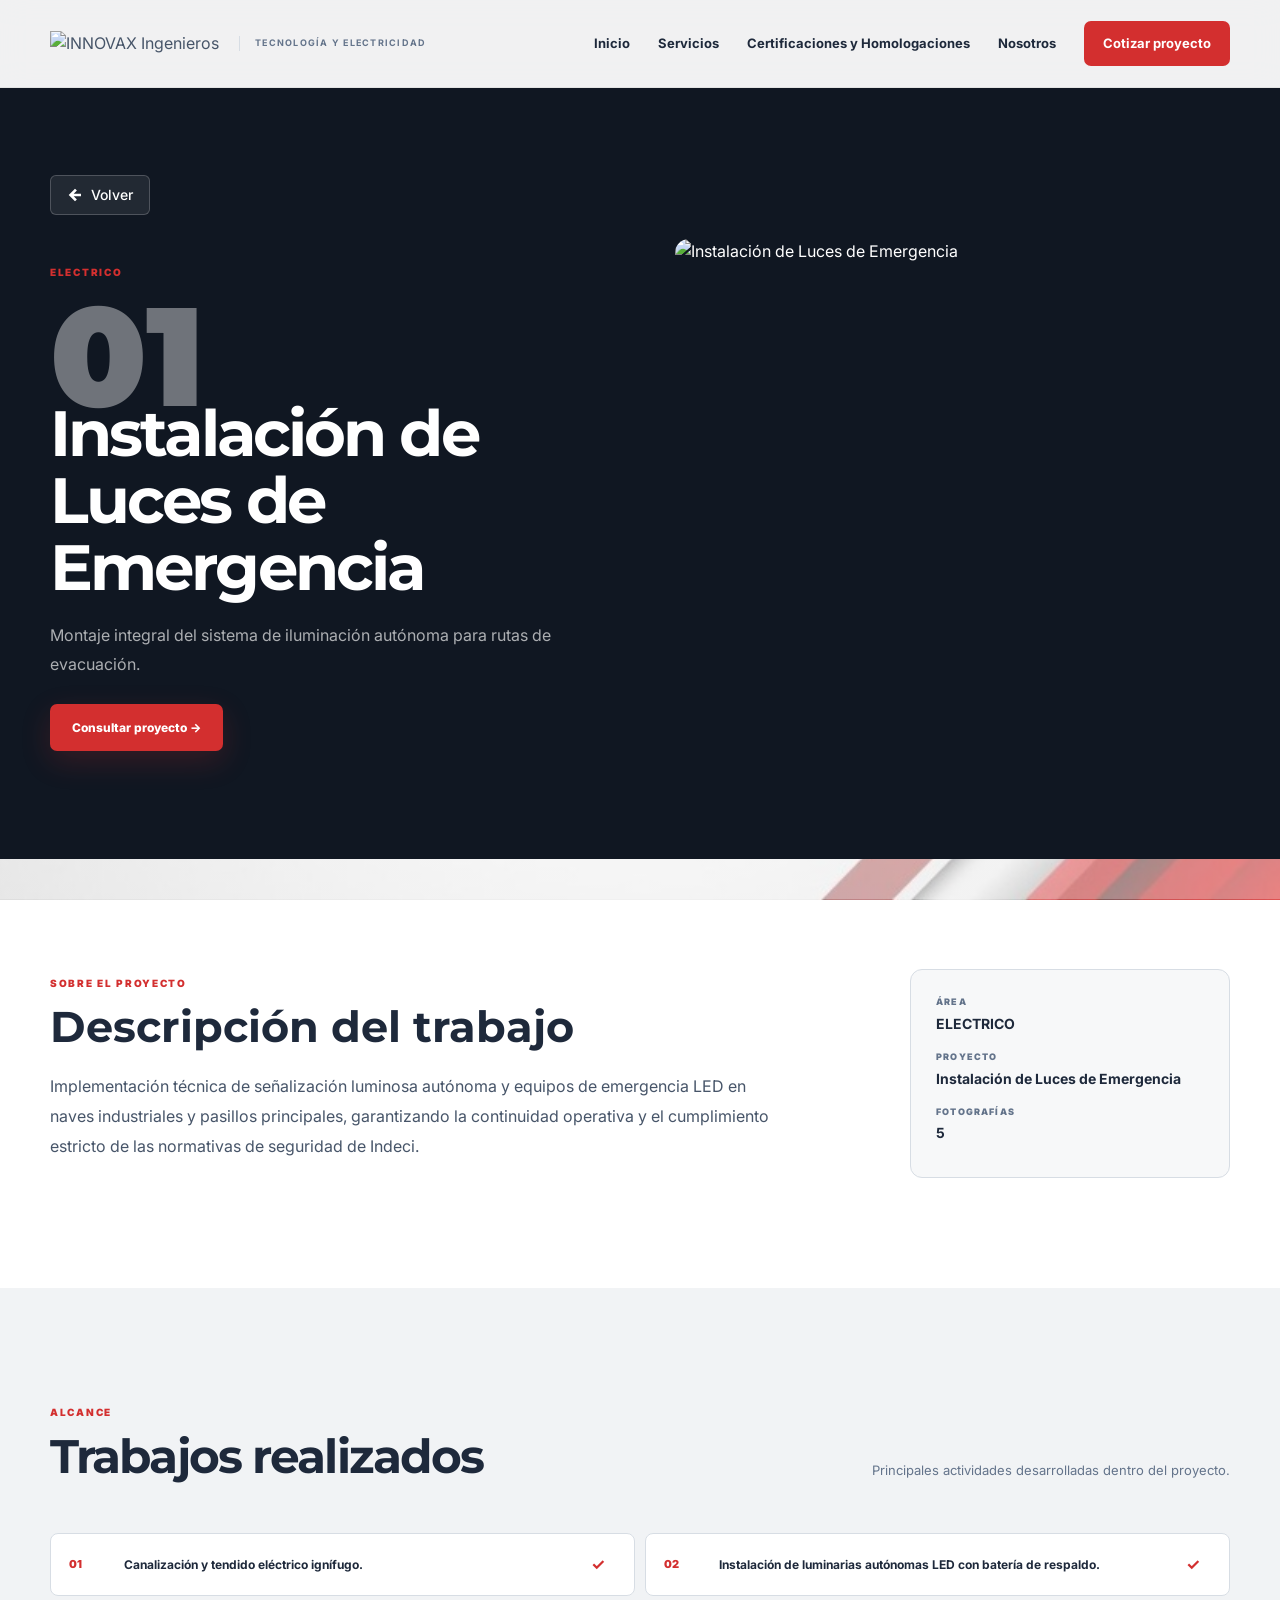
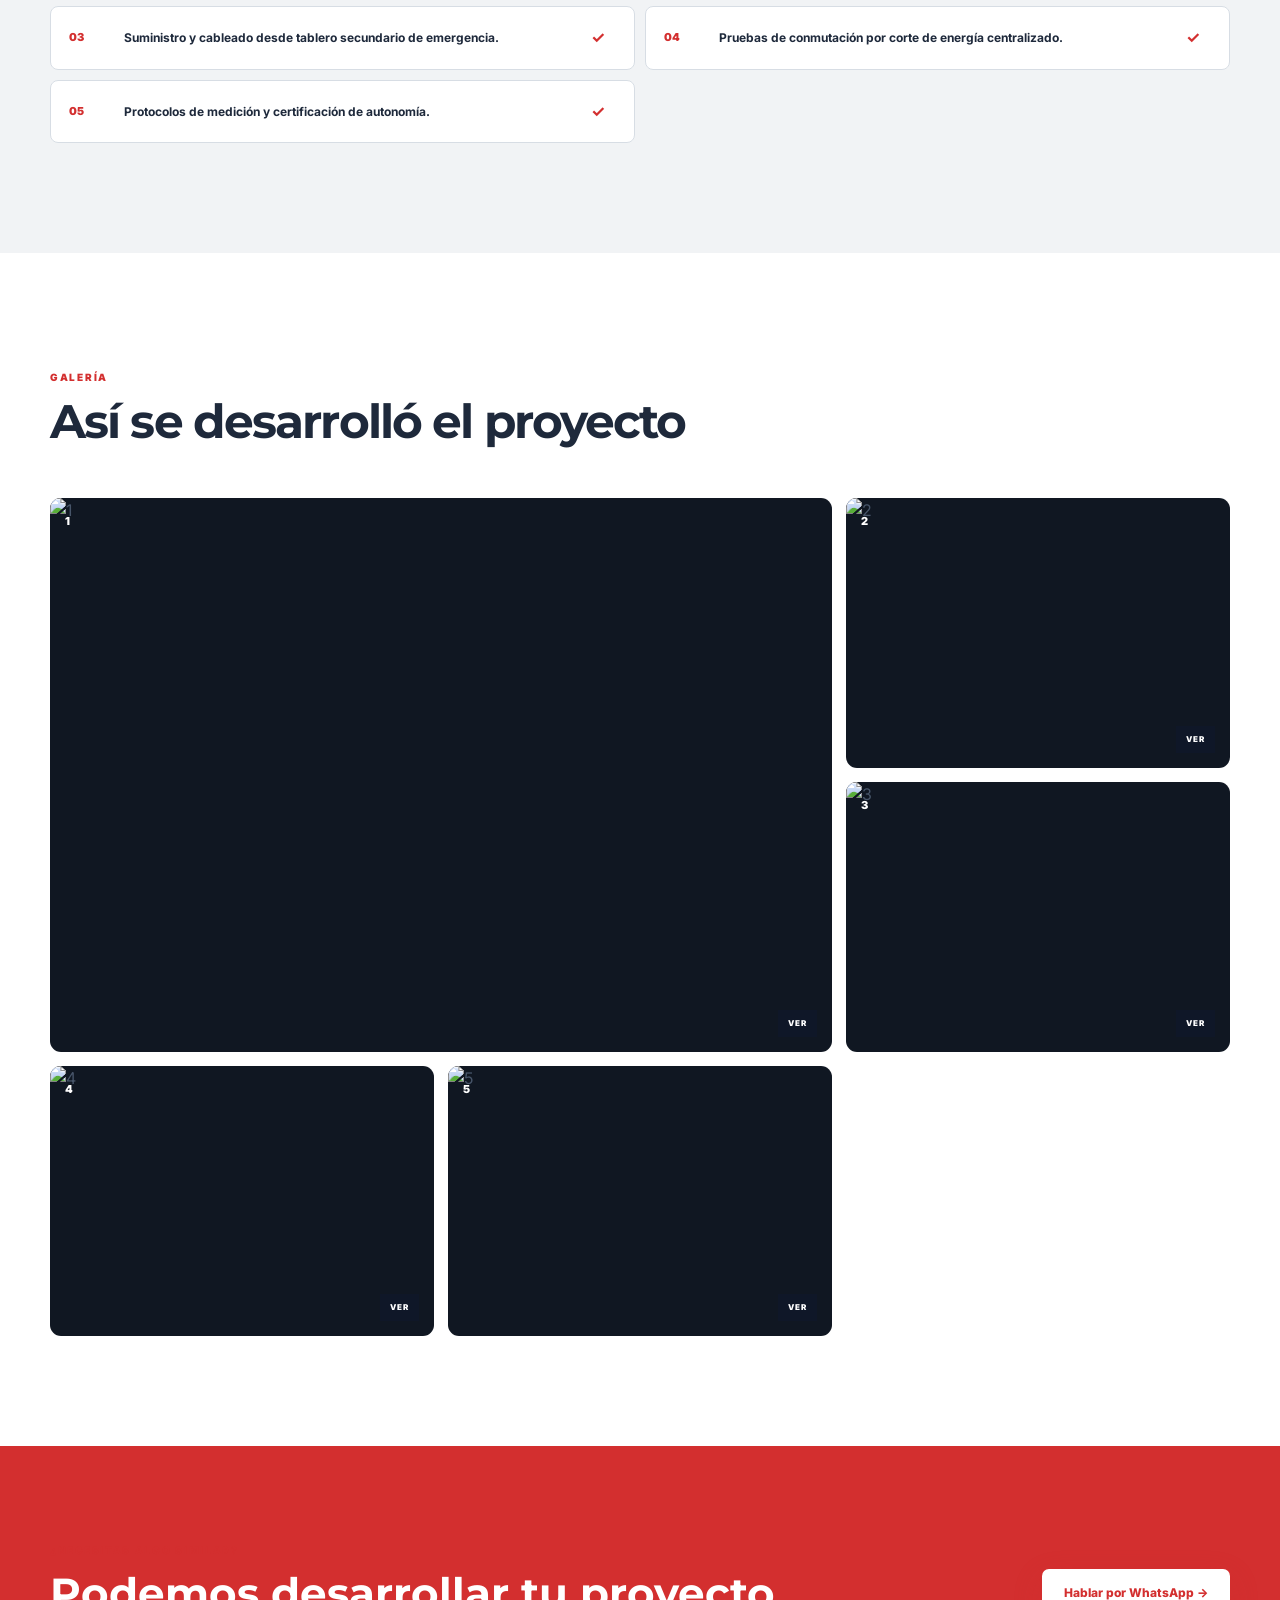
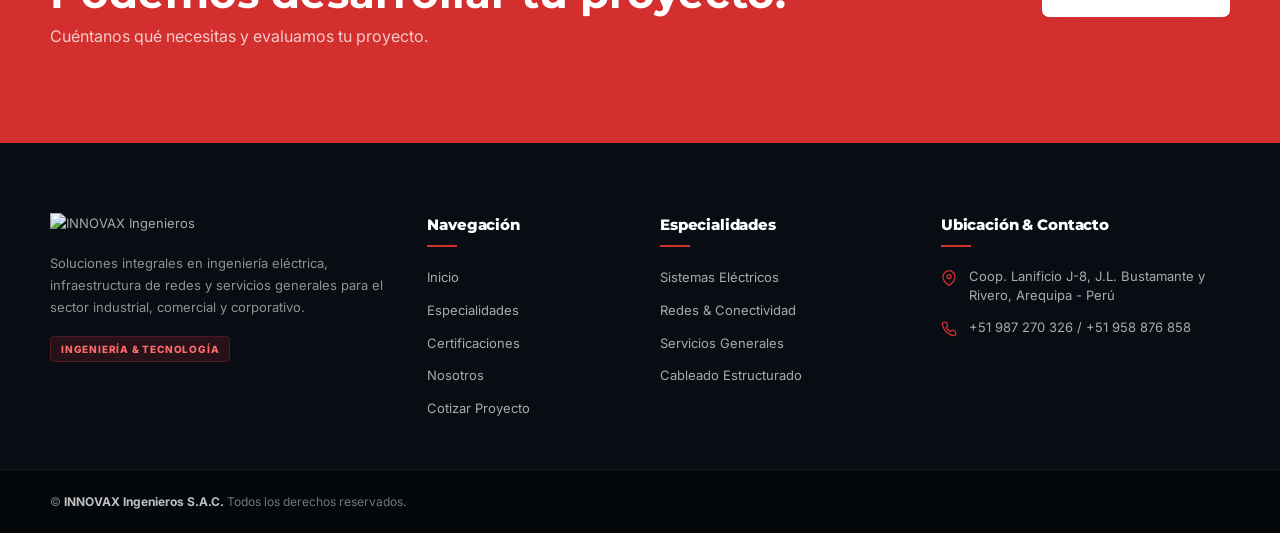
==== commit a946954f: "feat: mejorando proyectos y acomdoando fotos" ====
--- a/proyecto.html
+++ b/proyecto.html
@@ -4,7 +4,7 @@
   <meta charset="UTF-8">
   <meta name="viewport" content="width=device-width, initial-scale=1.0">
   <title>Proyecto | INNOVAX Ingenieros</title>
-  <link rel="icon" href="assets/img/logo.png" type="image/png">
+  <link rel="icon" href="assets/img/icono.png" type="image/png">
   <link rel="preconnect" href="https://fonts.googleapis.com">
   <link rel="preconnect" href="https://fonts.gstatic.com" crossorigin>
   <link href="https://fonts.googleapis.com/css2?family=Inter:wght@400;500;600;700;800&family=Montserrat:wght@600;700;800;900&display=swap" rel="stylesheet">
@@ -28,6 +28,7 @@
     <nav class="main-nav" id="mainNav">
       <a href="index.html">Inicio</a>
       <a href="index.html#servicios">Servicios</a>
+      <a href="index.html#certificaciones">Certificaciones y Homologaciones</a>
       <a href="index.html#nosotros">Nosotros</a>
       <a href="index.html#contacto" class="nav-button">Cotizar proyecto</a>
     </nav>
@@ -36,13 +37,10 @@
 
 <main>
 
-<!-- =====================================================
-     HERO PROYECTO
-===================================================== -->
 <section class="project-detail-hero">
   <div class="container">
     <a href="javascript:history.back()" class="btn-back">
-      <svg viewBox="0 0 24 24"><path d="M20 11H7.83l5.59-5.59L12 4l-8 8 8 8 1.41-1.41L7.83 13H20v-2z"/></svg>
+      <svg viewBox="0 0 24 24" width="18" height="18" fill="none" stroke="currentColor" stroke-width="2"><path d="M20 11H7.83l5.59-5.59L12 4l-8 8 8 8 1.41-1.41L7.83 13H20v-2z"/></svg>
       Volver
     </a>
 
@@ -65,9 +63,6 @@
   </div>
 </section>
 
-<!-- =====================================================
-     INFORMACIÓN
-===================================================== -->
 <section class="section project-information">
   <div class="container project-info-grid">
     <div>
@@ -89,9 +84,6 @@
   </div>
 </section>
 
-<!-- =====================================================
-     TRABAJOS REALIZADOS
-===================================================== -->
 <section class="section work-section">
   <div class="container">
     <div class="section-heading">
@@ -106,9 +98,6 @@
   </div>
 </section>
 
-<!-- =====================================================
-     GALERÍA
-===================================================== -->
 <section class="section project-gallery-section">
   <div class="container">
     <div class="section-heading">
@@ -122,9 +111,6 @@
   </div>
 </section>
 
-<!-- =====================================================
-     CTA
-===================================================== -->
 <section class="detail-cta">
   <div class="container detail-cta-inner">
     <div>
@@ -133,7 +119,7 @@
       <p>Cuéntanos qué necesitas y evaluamos tu proyecto.</p>
     </div>
 
-    <a href="https://wa.me/51987270326" target="_blank" class="btn" id="bottomWhatsApp">
+    <a href="https://wa.me/51987270326" target="_blank" class="btn btn-primary" id="bottomWhatsApp">
       Hablar por WhatsApp →
     </a>
   </div>
@@ -141,12 +127,8 @@
 
 </main>
 
-<!-- =====================================================
-     FOOTER EMPRESARIAL (PÁGINAS SECUNDARIAS)
-===================================================== -->
 <footer class="site-footer">
   <div class="container footer-inner">
-    
     <div class="footer-col footer-brand-col">
       <img src="assets/img/logoblanco.png" alt="INNOVAX Ingenieros" class="footer-logo">
       <p class="footer-desc">
@@ -160,6 +142,7 @@
       <ul class="footer-links">
         <li><a href="index.html">Inicio</a></li>
         <li><a href="index.html#servicios">Especialidades</a></li>
+        <li><a href="index.html#certificaciones">Certificaciones</a></li>
         <li><a href="index.html#nosotros">Nosotros</a></li>
         <li><a href="index.html#contacto">Cotizar Proyecto</a></li>
       </ul>
@@ -188,7 +171,6 @@
         </li>
       </ul>
     </div>
-
   </div>
 
   <div class="footer-bottom">
@@ -200,331 +182,11 @@
   </div>
 </footer>
 
-<!-- =====================================================
-     LIGHTBOX
-===================================================== -->
 <div class="image-lightbox" id="lightbox">
   <button id="lightboxClose" aria-label="Cerrar imagen">×</button>
   <img id="lightboxImage" src="" alt="">
 </div>
 
-<script>
-document.addEventListener('DOMContentLoaded', function(){
-
-    /* ==================================================
-       BASE DE PROYECTOS
-    ================================================== */
-    const projects = {
-
-      'luz-emergencia': {
-        number: '01',
-        area: 'Eléctrico',
-        category: 'ILUMINACIÓN Y SEGURIDAD',
-        title: 'Instalación de luces de emergencia',
-        intro: 'Implementación de soluciones de iluminación de emergencia para mejorar la seguridad y visibilidad de los espacios.',
-        description: 'El proyecto contempló la instalación y adecuación de equipos de iluminación de emergencia, buscando una distribución adecuada y un funcionamiento confiable ante una eventual interrupción del suministro eléctrico.',
-        work: [
-          'Evaluación de los espacios',
-          'Definición de puntos de instalación',
-          'Instalación de equipos de emergencia',
-          'Adecuación y organización del cableado',
-          'Verificación del funcionamiento',
-          'Revisión final de la instalación'
-        ],
-        mainImage: 'assets/electrico/luz-emerg2.jpeg',
-        photos: [
-          'assets/electrico/luz-emerg1.jpeg',
-          'assets/electrico/luz-emerg2.jpeg',
-          'assets/electrico/luz-emerg3.jpeg',
-          'assets/electrico/luz-emerg4.jpeg',
-          'assets/electrico/luz-emerg5.jpeg'
-        ]
-      },
-
-      'pozo-tierra': {
-        number: '02',
-        area: 'Eléctrico',
-        category: 'PROTECCIÓN ELÉCTRICA',
-        title: 'Sistema de puesta a tierra',
-        intro: 'Implementación de un sistema de puesta a tierra orientado a mejorar la protección de la instalación eléctrica.',
-        description: 'El proyecto comprendió los trabajos necesarios para la implementación del sistema de puesta a tierra, considerando la preparación del espacio, instalación de componentes y verificación del trabajo realizado.',
-        work: [
-          'Evaluación del espacio',
-          'Preparación del área de trabajo',
-          'Implementación del sistema',
-          'Instalación de componentes',
-          'Organización de conexiones',
-          'Verificación de la instalación'
-        ],
-        mainImage: 'assets/electrico/pozo1.jpeg',
-        photos: [
-          'assets/electrico/pozo1.jpeg',
-          'assets/electrico/pozo2.jpeg',
-          'assets/electrico/pozo3.jpeg',
-          'assets/electrico/pozo4.jpeg',
-          'assets/electrico/pozo5.jpeg'
-        ]
-      },
-
-      'acometida-bombas': {
-        number: '03',
-        area: 'Eléctrico',
-        category: 'PROTECCIÓN ELÉCTRICA',
-        title: 'Acometida en cuarto de bombas',
-        intro: 'Servicio técnico especializado en el diseño, canalización y conexión de la acometida eléctrica para sistemas de bombeo (agua potable, presurización o contra incendios).',
-        description: 'Ejecución integral del diseño, canalización y conexión de la acometida eléctrica de fuerza para el cuarto de bombas, orientada a garantizar un suministro continuo, seguro y dimensionado a la carga operativa de las electrobombas y sus tableros de control. El alcance contempla el tendido de conductores aptos para humedad, la instalación de protecciones termomagnéticas y diferenciales, la integración al sistema de puesta a tierra y la realización de pruebas de aislamiento y arranque bajo norma (CNE), asegurando una infraestructura confiable y la protección total del equipamiento.',
-        work: [
-          'Evaluación del espacio',
-          'Preparación del área de trabajo',
-          'Implementación del sistema',
-          'Instalación de componentes',
-          'Organización de conexiones',
-          'Verificación de la instalación'
-        ],
-        mainImage: 'assets/servgen/aco4.jpeg',
-        photos: [
-          'assets/servgen/aco2.jpeg',
-          'assets/servgen/aco3.jpeg',
-          'assets/servgen/aco4.jpeg',
-          'assets/servgen/aco5.jpeg',
-          'assets/servgen/aco6.jpeg',
-          'assets/servgen/aco7.jpeg'
-        ]
-      },
-
-      'camaras': {
-        number: '01',
-        area: 'Redes',
-        category: 'CÁMARAS',
-        title: 'Instalación de Cámaras de Seguridad',
-        intro: 'Servicio técnico integral de instalación y puesta en marcha de sistemas de cámaras de seguridad.',
-        description: 'El proyecto comprendió el montado de equipos, tendido de cableado, canalización y configuración del sistema de grabación y monitoreo para garantizar la cobertura estratégica de las instalaciones.',
-        work: [
-          'Revisión del espacio y puntos ciegos',
-          'Definición de ubicación de cámaras',
-          'Tendido de cableado estructurado',
-          'Montaje y fijación de cámaras',
-          'Configuración de NVR y monitoreo',
-          'Pruebas y verificación de visualización'
-        ],
-        mainImage: 'assets/red/cam1.jpeg',
-        photos: [
-          'assets/red/cam1.jpeg',
-          'assets/red/cam2.jpeg',
-          'assets/red/cam3.jpeg',
-          'assets/red/cam4.jpeg',
-          'assets/red/cam5.jpeg',
-          'assets/red/cam6.jpeg',
-          'assets/red/cam7.jpeg',
-          'assets/red/cam8.jpeg',
-          'assets/red/cam9.jpeg'
-        ]
-      },
-
-      'fibra-optica': {
-        number: '02',
-        area: 'Redes',
-        category: 'FIBRA',
-        title: 'Instalación de Fibra Óptica',
-        intro: 'Implementación y organización de infraestructura de comunicaciones por fibra óptica.',
-        description: 'El proyecto comprendió trabajos de canalización, fusión e instalación de fibra óptica, buscando una velocidad óptima, distribución ordenada y alta disponibilidad de red.',
-        work: [
-          'Revisión del trazado',
-          'Canalización e hilo guía',
-          'Tendido de fibra óptica',
-          'Empalmes y fusiones',
-          'Organización en bandeja/ODF',
-          'Pruebas de potencia y conectividad'
-        ],
-        mainImage: 'assets/red/fibra1.jpeg',
-        photos: [
-          'assets/red/fibra1.jpeg',
-          'assets/red/fibra2.jpeg',
-          'assets/red/fibra3.jpeg',
-          'assets/red/fibra4.jpeg',
-          'assets/red/fibra5.jpeg',
-          'assets/red/fibra6.jpeg',
-          'assets/red/fibra7.jpeg'
-        ]
-      },
-
-      'mapa-calor': {
-        number: '03',
-        area: 'Redes',
-        category: 'MAPAS DE COBERTURA',
-        title: 'Generación de Mapas de Calor Wi-Fi',
-        intro: 'Análisis y simulación de la cobertura de red inalámbrica para garantizar una óptima distribución de la señal.',
-        description: 'El proyecto comprendió el levantamiento en sitio y modelamiento técnico para identificar zonas de sombra, interferencias y niveles de intensidad de señal (RSSI), optimizando la ubicación estratégica de Puntos de Acceso (AP).',
-        work: [
-          'Levantamiento de planos e inspección técnica',
-          'Medición de cobertura y niveles de interferencia',
-          'Simulación y modelamiento del mapa de calor Wi-Fi',
-          'Identificación y corrección de zonas sin cobertura',
-          'Reorganización y reubicación estratégica de equipos AP',
-          'Generación de informe técnico final'
-        ],
-        mainImage: 'assets/red/mapa1.png',
-        photos: [
-          'assets/red/mapa1.png',
-          'assets/red/mapa2.png',
-          'assets/red/mapa3.png',
-          'assets/red/mapa4.png',
-          'assets/red/mapa5.png',
-          'assets/red/mapa6.png'
-        ]
-      },
-
-      'pintado-des': {
-        number: '01',
-        area: 'Servicios Generales',
-        category: 'MANTENIMIENTO Y ADECUACIONES',
-        title: 'Pintado de Desniveles',
-        intro: 'Trabajos de mantenimiento y adecuación desarrollados como parte de las soluciones complementarias de INNOVAX.',
-        description: 'Realizamos trabajos complementarios orientados a mantener las instalaciones en buenas condiciones de funcionamiento y atender necesidades específicas identificadas durante el proyecto.',
-        work: [
-          'Evaluación de necesidades',
-          'Revisión de instalaciones',
-          'Trabajos de mantenimiento',
-          'Adecuaciones',
-          'Correcciones',
-          'Verificación final'
-        ],
-        mainImage: 'assets/servgen/des3.jpg',
-        photos: [
-          'assets/servgen/des1.jpg',
-          'assets/servgen/des2.jpg',
-          'assets/servgen/des3.jpg',
-          'assets/servgen/des4.jpg',
-          'assets/servgen/des5.jpg',
-          'assets/servgen/des6.jpg',
-          'assets/servgen/des7.jpg',
-          'assets/servgen/des8.jpg',
-          'assets/servgen/des9.jpg',
-          'assets/servgen/des10.jpg',
-          'assets/servgen/des11.jpg',
-          'assets/servgen/des12.jpg',
-          'assets/servgen/des13.jpg',
-          'assets/servgen/des14.jpg',
-          'assets/servgen/des15.jpg',
-          'assets/servgen/des16.jpg',
-          'assets/servgen/des17.jpg',
-          'assets/servgen/des18.jpg',
-          'assets/servgen/des19.jpg'
-        ]
-      }
-
-    };
-
-    /* ==================================================
-       OBTENER PROYECTO
-    ================================================== */
-    const params = new URLSearchParams(window.location.search);
-    const key = params.get('proyecto') || 'luz-emergencia';
-    const project = projects[key] || projects['luz-emergencia'];
-
-    /* ==================================================
-       DATOS
-    ================================================== */
-    document.title = project.title + ' | INNOVAX Ingenieros';
-
-    document.getElementById('projectCategory').textContent = project.category;
-    document.getElementById('projectNumber').textContent = project.number;
-    document.getElementById('projectTitle').textContent = project.title;
-    document.getElementById('projectIntro').textContent = project.intro;
-    document.getElementById('projectDescription').textContent = project.description;
-    document.getElementById('projectArea').textContent = project.area;
-    document.getElementById('projectNameSmall').textContent = project.title;
-    document.getElementById('projectPhotoTotal').textContent = project.photos.length;
-    document.getElementById('projectMainImage').src = project.mainImage;
-
-    /* ==================================================
-       TRABAJOS
-    ================================================== */
-    const work = document.getElementById('projectWork');
-    project.work.forEach(function(item, index){
-      const article = document.createElement('div');
-      article.className = 'work-item';
-      article.innerHTML = `
-        <span>${String(index + 1).padStart(2,'0')}</span>
-        <strong>${item}</strong>
-        <b>✓</b>
-      `;
-      work.appendChild(article);
-    });
-
-    /* ==================================================
-       GALERÍA
-    ================================================== */
-    const gallery = document.getElementById('projectGallery');
-    project.photos.forEach(function(photo, index){
-      const figure = document.createElement('figure');
-      figure.className = 'project-gallery-item';
-      figure.innerHTML = `
-        <img src="${photo}" alt="${project.title} - fotografía ${index + 1}">
-        <span>${String(index + 1).padStart(2,'0')}</span>
-      `;
-      gallery.appendChild(figure);
-
-      figure.addEventListener('click', function(){
-        document.getElementById('lightboxImage').src = photo;
-        document.getElementById('lightbox').classList.add('active');
-      });
-    });
-
-    /* ==================================================
-       LIGHTBOX
-    ================================================== */
-    const lightbox = document.getElementById('lightbox');
-
-    document.getElementById('lightboxClose').addEventListener('click', function(){
-      lightbox.classList.remove('active');
-    });
-
-    lightbox.addEventListener('click', function(event){
-      if(event.target === lightbox){
-        lightbox.classList.remove('active');
-      }
-    });
-
-    document.addEventListener('keydown', function(event){
-      if(event.key === 'Escape'){
-        lightbox.classList.remove('active');
-      }
-    });
-
-    /* ==================================================
-       WHATSAPP
-    ================================================== */
-    const message = 'Hola INNOVAX, me interesa un proyecto similar a: ' + project.title;
-    const whatsapp = 'https://wa.me/51987270326?text=' + encodeURIComponent(message);
-
-    document.getElementById('projectWhatsApp').href = whatsapp;
-    document.getElementById('bottomWhatsApp').href = whatsapp;
-
-    /* ==================================================
-       AÑO
-    ================================================== */
-    document.getElementById('year').textContent = new Date().getFullYear();
-
-    /* ==================================================
-       HEADER
-    ================================================== */
-    const header = document.getElementById('header');
-    window.addEventListener('scroll', function(){
-      header.classList.toggle('scrolled', window.scrollY > 30);
-    });
-
-    /* ==================================================
-       MENÚ
-    ================================================== */
-    const toggle = document.getElementById('menuToggle');
-    const nav = document.getElementById('mainNav');
-    toggle.addEventListener('click', function(){
-      nav.classList.toggle('open');
-    });
-
-});
-</script>
-
+<script src="js/main.js"></script>
 </body>
 </html>
--- a/css/style.css
+++ b/css/style.css
@@ -6,8 +6,8 @@
 :root {
   --red: #d32f2f;
   --red-hover: #b71c1c;
-  --red-light: rgba(211,47,47,.08);
-  --red-border: rgba(211,47,47,.25);
+  --red-light: rgba(211, 47, 47, .08);
+  --red-border: rgba(211, 47, 47, .25);
   --dark: #101722;
   --dark-2: #18212d;
   --dark-3: #222d3a;
@@ -18,10 +18,12 @@
   --muted: #64748b;
   --line: #d7dde4;
   --container: 1180px;
-  --shadow: 0 15px 45px rgba(0,0,0,.08);
-}
-
-* {
+  --shadow: 0 15px 45px rgba(0, 0, 0, .08);
+}
+
+*,
+*::before,
+*::after {
   box-sizing: border-box;
 }
 
@@ -36,19 +38,21 @@
   font-family: Inter, Arial, sans-serif;
   line-height: 1.6;
   overflow-x: hidden;
-}
-
-body:before {
+  position: relative;
+}
+
+body::before {
   content: "";
   position: fixed;
   inset: 0;
   pointer-events: none;
   z-index: -1;
-  background: radial-gradient(circle at 90% 10%, rgba(211,47,47,.055), transparent 30%);
+  background: radial-gradient(circle at 90% 10%, rgba(211, 47, 47, .055), transparent 30%);
 }
 
 img {
   max-width: 100%;
+  height: auto;
   display: block;
 }
 
@@ -66,7 +70,7 @@
 
 .container {
   width: min(var(--container), calc(100% - 48px));
-  margin: auto;
+  margin: 0 auto;
 }
 
 .section {
@@ -84,15 +88,15 @@
   right: 0;
   height: 88px;
   z-index: 1000;
-  background: rgba(255,255,255,.94);
+  background: rgba(255, 255, 255, .94);
   backdrop-filter: blur(15px);
-  border-bottom: 1px solid rgba(0,0,0,.06);
-  transition: .3s ease;
+  border-bottom: 1px solid rgba(0, 0, 0, .06);
+  transition: height .3s ease, box-shadow .3s ease, background-color .3s ease;
 }
 
 .site-header.scrolled {
   height: 76px;
-  box-shadow: 0 5px 25px rgba(0,0,0,.08);
+  box-shadow: 0 5px 25px rgba(0, 0, 0, .08);
 }
 
 .header-inner {
@@ -132,7 +136,7 @@
   font-size: 13px;
   font-weight: 700;
   color: var(--text);
-  transition: .25s;
+  transition: color .25s ease;
 }
 
 .main-nav a:hover {
@@ -144,6 +148,7 @@
   color: #fff;
   background: var(--red);
   border-radius: 7px;
+  transition: background .25s ease;
 }
 
 .main-nav .nav-button:hover {
@@ -158,6 +163,7 @@
   border: 1px solid var(--line);
   background: #fff;
   border-radius: 8px;
+  cursor: pointer;
 }
 
 .menu-toggle span {
@@ -205,14 +211,14 @@
 .hero-overlay {
   position: absolute;
   inset: 0;
-  background: linear-gradient(90deg, rgba(7,12,19,.94) 0%, rgba(7,12,19,.72) 48%, rgba(7,12,19,.28) 100%);
+  background: linear-gradient(90deg, rgba(7, 12, 19, .94) 0%, rgba(7, 12, 19, .72) 48%, rgba(7, 12, 19, .28) 100%);
 }
 
 .hero-pattern {
   position: absolute;
   inset: 0;
   opacity: .15;
-  background-image: linear-gradient(rgba(255,255,255,.08) 1px, transparent 1px), linear-gradient(90deg, rgba(255,255,255,.08) 1px, transparent 1px);
+  background-image: linear-gradient(rgba(255, 255, 255, .08) 1px, transparent 1px), linear-gradient(90deg, rgba(255, 255, 255, .08) 1px, transparent 1px);
   background-size: 70px 70px;
 }
 
@@ -229,7 +235,7 @@
   display: flex;
   align-items: center;
   gap: 9px;
-  color: rgba(255,255,255,.75);
+  color: rgba(255, 255, 255, .75);
   font-size: 10px;
   letter-spacing: .17em;
   font-weight: 800;
@@ -246,7 +252,7 @@
   margin: 0;
   color: #fff;
   font-family: Montserrat, Arial, sans-serif;
-  font-size: clamp(44px,6vw,76px);
+  font-size: clamp(44px, 6vw, 76px);
   line-height: 1.03;
   letter-spacing: -.045em;
 }
@@ -258,7 +264,7 @@
 .hero-copy > p {
   max-width: 620px;
   margin: 28px 0;
-  color: rgba(255,255,255,.75);
+  color: rgba(255, 255, 255, .75);
   font-size: 16px;
   line-height: 1.8;
 }
@@ -278,13 +284,13 @@
   border-radius: 7px;
   font-size: 12px;
   font-weight: 800;
-  transition: .3s ease;
+  transition: all .3s ease;
 }
 
 .btn-primary {
   background: var(--red);
   color: #fff;
-  box-shadow: 0 10px 30px rgba(211,47,47,.2);
+  box-shadow: 0 10px 30px rgba(211, 47, 47, .2);
 }
 
 .btn-primary:hover {
@@ -293,13 +299,13 @@
 }
 
 .btn-outline {
-  border: 1px solid rgba(255,255,255,.35);
+  border: 1px solid rgba(255, 255, 255, .35);
   color: #fff;
 }
 
 .btn-outline:hover {
   border-color: #fff;
-  background: rgba(255,255,255,.08);
+  background: rgba(255, 255, 255, .08);
 }
 
 .hero-points {
@@ -320,7 +326,7 @@
 }
 
 .hero-points span {
-  color: rgba(255,255,255,.75);
+  color: rgba(255, 255, 255, .75);
   font-size: 11px;
   font-weight: 700;
 }
@@ -331,14 +337,14 @@
   left: 0;
   right: 0;
   padding: 17px 0;
-  background: rgba(7,12,19,.6);
-  border-top: 1px solid rgba(255,255,255,.1);
+  background: rgba(7, 12, 19, .6);
+  border-top: 1px solid rgba(255, 255, 255, .1);
 }
 
 .hero-bottom-inner {
   width: min(var(--container), calc(100% - 48px));
-  margin: auto;
-  color: rgba(255,255,255,.6);
+  margin: 0 auto;
+  color: rgba(255, 255, 255, .6);
   font-size: 10px;
   letter-spacing: .13em;
 }
@@ -373,7 +379,7 @@
   max-width: 700px;
   font-family: Montserrat, Arial, sans-serif;
   color: var(--text);
-  font-size: clamp(30px,4vw,47px);
+  font-size: clamp(30px, 4vw, 47px);
   line-height: 1.08;
   letter-spacing: -.04em;
 }
@@ -387,7 +393,9 @@
 }
 
 .centered {
-  display: block;
+  display: flex;
+  flex-direction: column;
+  align-items: center;
   text-align: center;
 }
 
@@ -396,7 +404,7 @@
 }
 
 .centered p {
-  margin: auto;
+  margin: 0 auto;
 }
 
 /* =====================================================
@@ -418,7 +426,7 @@
   margin: 0;
   color: var(--text);
   font-family: Montserrat, Arial, sans-serif;
-  font-size: clamp(34px,4vw,54px);
+  font-size: clamp(34px, 4vw, 54px);
   line-height: 1.08;
   letter-spacing: -.045em;
 }
@@ -442,7 +450,7 @@
 
 .services-main-grid {
   display: grid;
-  grid-template-columns: repeat(3,1fr);
+  grid-template-columns: repeat(3, 1fr);
   gap: 22px;
 }
 
@@ -451,14 +459,14 @@
   border: 1px solid var(--line);
   border-radius: 16px;
   overflow: hidden;
-  box-shadow: 0 15px 40px rgba(0,0,0,.06);
-  transition: .45s cubic-bezier(.2,.8,.2,1);
+  box-shadow: 0 15px 40px rgba(0, 0, 0, .06);
+  transition: transform .45s cubic-bezier(.2, .8, .2, 1), border-color .45s cubic-bezier(.2, .8, .2, 1), box-shadow .45s cubic-bezier(.2, .8, .2, 1);
 }
 
 .service-feature-card:hover {
   transform: translateY(-12px);
   border-color: var(--red-border);
-  box-shadow: 0 30px 60px rgba(0,0,0,.13);
+  box-shadow: 0 30px 60px rgba(0, 0, 0, .13);
 }
 
 .service-feature-image {
@@ -471,18 +479,18 @@
   width: 100%;
   height: 100%;
   object-fit: cover;
-  transition: .7s ease;
+  transition: transform .7s ease;
 }
 
 .service-feature-card:hover .service-feature-image img {
   transform: scale(1.08);
 }
 
-.service-feature-image:after {
+.service-feature-image::after {
   content: "";
   position: absolute;
   inset: 0;
-  background: linear-gradient(transparent 50%, rgba(0,0,0,.5));
+  background: linear-gradient(transparent 50%, rgba(0, 0, 0, .5));
 }
 
 .image-number {
@@ -551,7 +559,7 @@
 
 .service-link b {
   font-size: 20px;
-  transition: .3s;
+  transition: transform .3s ease;
 }
 
 .service-feature-card:hover .service-link b {
@@ -584,14 +592,14 @@
   width: 100%;
   height: 100%;
   object-fit: cover;
-  transition: .7s ease;
-}
-
-.project-card:after {
+  transition: transform .7s ease;
+}
+
+.project-card::after {
   content: "";
   position: absolute;
   inset: 0;
-  background: linear-gradient(transparent 35%, rgba(0,0,0,.85));
+  background: linear-gradient(transparent 35%, rgba(0, 0, 0, .85));
 }
 
 .project-card:hover img {
@@ -622,11 +630,265 @@
 }
 
 .project-info small {
-  color: rgba(255,255,255,.75);
+  color: rgba(255, 255, 255, .75);
   font-size: 10px;
   font-weight: 700;
 }
 
+/* =====================================================
+CERTIFICACIONES Y HOMOLOGACIONES (CON VIDEO FIJO EN SCROLL)
+===================================================== */
+
+.certs-showcase-v2 {
+  position: relative;
+  overflow: hidden;
+  background: #0f172a;
+  /* Recorta el video para que solo sea visible dentro de esta sección */
+  clip-path: inset(0 0 0 0);
+}
+
+.cert-bg-video {
+  position: fixed;
+  top: 0;
+  left: 0;
+  width: 100vw;
+  height: 100vh;
+  object-fit: cover;
+  z-index: 1;
+  pointer-events: none;
+}
+
+.cert-bg-overlay {
+  position: absolute;
+  inset: 0;
+  background: linear-gradient(135deg, rgba(15, 23, 42, 0.8) 0%, rgba(75, 16, 16, 0.8) 100%);
+  z-index: 2;
+}
+
+.certs-content-wrapper {
+  position: relative;
+  z-index: 3;
+}
+
+.cert-badge-kicker {
+  display: inline-flex;
+  align-items: center;
+  gap: 8px;
+  border-radius: 50px;
+  font-size: 11px;
+  letter-spacing: 0.1em;
+  margin-bottom: 20px;
+  background: rgba(220, 38, 38, 0.9) !important;
+  color: #ffffff !important;
+  border: 1px solid #ef4444 !important;
+  box-shadow: 0 4px 12px rgba(0, 0, 0, 0.3) !important;
+  font-weight: 800 !important;
+  padding: 8px 18px !important;
+}
+
+.certs-showcase-v2 h2 {
+  color: #ffffff !important;
+  text-shadow: 0 2px 8px rgba(0, 0, 0, 0.8) !important;
+}
+
+.certs-showcase-v2 p {
+  color: #f1f5f9 !important;
+  text-shadow: 0 1px 4px rgba(0, 0, 0, 0.7) !important;
+}
+
+.certs-grid-v2 {
+  display: grid;
+  grid-template-columns: repeat(3, 1fr);
+  gap: 24px;
+  margin-top: 40px;
+}
+
+.cert-card-v2 {
+  position: relative;
+  background: #ffffff;
+  border-radius: 16px;
+  overflow: hidden;
+  box-shadow: 0 10px 30px rgba(0,0,0,0.15);
+  cursor: pointer;
+  display: flex;
+  flex-direction: column;
+  transition: transform 0.3s ease, box-shadow 0.3s ease;
+}
+
+.cert-card-v2:hover {
+  transform: translateY(-8px);
+  box-shadow: 0 20px 40px rgba(0,0,0,0.25);
+}
+
+/* Insignia / Cinta diagonal para las tarjetas */
+.cert-ribbon {
+  position: absolute;
+  top: -10px;
+  right: -10px;
+  width: 100px;
+  height: 100px;
+  overflow: hidden;
+  z-index: 10;
+  pointer-events: none;
+}
+
+.cert-ribbon span {
+  position: absolute;
+  display: block;
+  width: 140px;
+  padding: 5px 0;
+  background-color: var(--red);
+  box-shadow: 0 3px 10px rgba(0,0,0,0.2);
+  color: #ffffff;
+  font-size: 8px;
+  font-weight: 900;
+  letter-spacing: 0.1em;
+  text-transform: uppercase;
+  text-align: center;
+  left: -15px;
+  top: 25px;
+  transform: rotate(45deg);
+}
+
+/* Medalla flotante estilizada en la vista previa */
+.cert-badge-floating {
+  position: absolute;
+  top: 12px;
+  left: 12px;
+  z-index: 5;
+  width: 36px;
+  height: 36px;
+  border-radius: 50%;
+  background: linear-gradient(135deg, #d32f2f, #9a0007);
+  color: #ffffff;
+  display: flex;
+  align-items: center;
+  justify-content: center;
+  box-shadow: 0 4px 12px rgba(211, 47, 47, 0.4), inset 0 1px 2px rgba(255, 255, 255, 0.5);
+  border: 2px solid #ffffff;
+  transition: transform 0.3s ease;
+}
+
+.cert-badge-floating.gold-theme {
+  background: linear-gradient(135deg, #d4af37, #aa7c11);
+  box-shadow: 0 4px 12px rgba(212, 175, 55, 0.4), inset 0 1px 2px rgba(255, 255, 255, 0.6);
+}
+
+.cert-card-v2:hover .cert-badge-floating {
+  transform: scale(1.15) rotate(12deg);
+}
+
+.cert-preview-box {
+  position: relative;
+  height: 200px;
+  width: 100%;
+  overflow: hidden;
+  background: #f1f5f9;
+}
+
+.cert-preview-box img {
+  width: 100%;
+  height: 100%;
+  object-fit: cover;
+  transition: transform 0.5s ease;
+}
+
+.cert-card-v2:hover .cert-preview-box img {
+  transform: scale(1.05);
+}
+
+.cert-zoom-tag {
+  position: absolute;
+  top: 12px;
+  right: 12px;
+  background: rgba(15, 23, 42, 0.85);
+  color: #ffffff;
+  padding: 6px 12px;
+  border-radius: 20px;
+  font-size: 11px;
+  font-weight: 600;
+  display: flex;
+  align-items: center;
+  gap: 6px;
+  backdrop-filter: blur(4px);
+  z-index: 2;
+}
+
+.cert-body-v2 {
+  padding: 24px;
+  display: flex;
+  flex-direction: column;
+  flex-grow: 1;
+}
+
+.cert-tags-v2 {
+  display: flex;
+  flex-wrap: wrap;
+  gap: 8px;
+  margin-bottom: 12px;
+}
+
+.cert-tags-v2 span {
+  padding: 4px 10px;
+  border-radius: 6px;
+  font-size: 11px;
+  text-transform: uppercase;
+}
+
+.cert-tags-v2 .tag-red {
+  background: #ffffff !important;
+  color: #dc2626 !important;
+  border: 1px solid #dc2626 !important;
+  font-weight: 800 !important;
+  box-shadow: 0 2px 5px rgba(0, 0, 0, 0.08) !important;
+}
+
+.cert-tags-v2 .tag-gray {
+  background: #f8fafc !important;
+  color: #1e293b !important;
+  border: 1px solid #cbd5e1 !important;
+  font-weight: 700 !important;
+}
+
+.cert-body-v2 h3 {
+  font-family: Montserrat, sans-serif;
+  font-size: 18px;
+  line-height: 1.3;
+  margin: 0 0 10px 0;
+  color: #0f172a !important;
+  font-weight: 800 !important;
+}
+
+.cert-body-v2 p {
+  font-size: 13px;
+  line-height: 1.6;
+  margin: 0 0 20px 0;
+  flex-grow: 1;
+  color: #334155 !important;
+  font-weight: 500 !important;
+}
+
+.cert-footer-v2 {
+  display: flex;
+  align-items: center;
+  justify-content: space-between;
+  border-top: 1px solid #e2e8f0;
+  padding-top: 14px;
+  margin-top: auto;
+}
+
+.status-live {
+  font-size: 11px;
+  font-weight: 800;
+  color: #16a34a;
+  letter-spacing: 0.05em;
+}
+
+.cert-link-btn {
+  font-size: 12px;
+  font-weight: 700;
+  color: var(--red);
+}
 
 /* =====================================================
 PROCESO TECNOLÓGICO Y EMPRESARIAL
@@ -638,7 +900,6 @@
   overflow: hidden;
 }
 
-/* Patrón cibernético de fondo suave */
 .process-section::before {
   content: "";
   position: absolute;
@@ -659,7 +920,6 @@
   color: rgba(255, 255, 255, 0.65);
 }
 
-/* Grid contenedor de tarjetas */
 .process-grid-tech {
   display: grid;
   grid-template-columns: repeat(4, 1fr);
@@ -668,7 +928,6 @@
   margin-top: 50px;
 }
 
-/* Línea conectora entre pasos (Desktop) */
 .process-grid-tech::after {
   content: "";
   position: absolute;
@@ -684,7 +943,6 @@
   z-index: 1;
 }
 
-/* Tarjeta futurista con Glassmorphism */
 .tech-step-card {
   position: relative;
   z-index: 2;
@@ -696,7 +954,7 @@
   display: flex;
   flex-direction: column;
   justify-content: space-between;
-  transition: all 0.35s cubic-bezier(0.4, 0, 0.2, 1);
+  transition: transform 0.35s cubic-bezier(0.4, 0, 0.2, 1), border-color 0.35s cubic-bezier(0.4, 0, 0.2, 1), box-shadow 0.35s cubic-bezier(0.4, 0, 0.2, 1), background 0.35s cubic-bezier(0.4, 0, 0.2, 1);
   box-shadow: 0 10px 30px rgba(0, 0, 0, 0.2);
 }
 
@@ -707,7 +965,6 @@
   background: rgba(30, 41, 56, 0.85);
 }
 
-/* Encabezado de la tarjeta */
 .step-header {
   display: flex;
   align-items: center;
@@ -736,7 +993,7 @@
   display: grid;
   place-items: center;
   color: #ffffff;
-  transition: all 0.3s ease;
+  transition: background 0.3s ease, border-color 0.3s ease, box-shadow 0.3s ease, color 0.3s ease;
 }
 
 .tech-step-card:hover .step-icon {
@@ -746,7 +1003,6 @@
   color: #ffffff;
 }
 
-/* Cuerpo con información */
 .step-body h3 {
   color: #ffffff;
   font-family: Montserrat, sans-serif;
@@ -763,7 +1019,6 @@
   margin: 0 0 20px 0;
 }
 
-/* Pie de tarjeta con indicador */
 .step-footer {
   display: flex;
   align-items: center;
@@ -790,29 +1045,12 @@
   height: 8px;
   border-radius: 50%;
   background: rgba(255, 255, 255, 0.2);
-  transition: all 0.3s ease;
+  transition: background 0.3s ease, box-shadow 0.3s ease;
 }
 
 .tech-step-card:hover .connector-dot {
   background: var(--red);
   box-shadow: 0 0 8px var(--red);
-}
-
-/* Adaptación Mobile & Tablets */
-@media(max-width: 1024px) {
-  .process-grid-tech {
-    grid-template-columns: repeat(2, 1fr);
-    gap: 16px;
-  }
-  .process-grid-tech::after {
-    display: none;
-  }
-}
-
-@media(max-width: 600px) {
-  .process-grid-tech {
-    grid-template-columns: 1fr;
-  }
 }
 
 /* =====================================================
@@ -849,7 +1087,7 @@
   color: #fff;
   padding: 20px 24px;
   border-radius: 8px;
-  box-shadow: 0 15px 30px rgba(211,47,47,.25);
+  box-shadow: 0 15px 30px rgba(211, 47, 47, .25);
 }
 
 .about-badge strong {
@@ -959,7 +1197,6 @@
   border: 0;
 }
 
-/* Estilos Modernos del Formulario UI */
 .contact-form.modern-form {
   background: #ffffff;
   padding: 32px;
@@ -981,7 +1218,7 @@
 .modern-form .form-header h3 {
   margin: 0;
   color: var(--text);
-  font-family: 'Montserrat', sans-serif;
+  font-family: Montserrat, sans-serif;
   font-size: 20px;
   font-weight: 800;
   letter-spacing: -0.02em;
@@ -1042,14 +1279,14 @@
   border: 1.5px solid #e2e8f0;
   border-radius: 8px;
   outline: none;
-  transition: all 0.25s ease;
+  transition: border-color 0.25s ease, background-color 0.25s ease, box-shadow 0.25s ease;
   box-sizing: border-box;
 }
 
 .modern-form select {
   appearance: none;
   cursor: pointer;
-  background-image: url("data:image/svg+xml,%3Csvg xmlns='http://www.w3.org/2000/svg' width='16' height='16' viewBox='0 0 24 24' fill='none' stroke='%64748b' stroke-width='2' stroke-linecap='round' stroke-linejoin='round'%3E%3Cpolyline points='6 9 12 15 18 9'%3E%3C/polyline%3E%3C/svg%3E");
+  background-image: url("data:image/svg+xml,%3Csvg xmlns='http://www.w3.org/2000/svg' width='16' height='16' viewBox='0 0 24 24' fill='none' stroke='%2364748b' stroke-width='2' stroke-linecap='round' stroke-linejoin='round'%3E%3Cpolyline points='6 9 12 15 18 9'%3E%3C/polyline%3E%3C/svg%3E");
   background-repeat: no-repeat;
   background-position: right 14px center;
   padding-right: 38px;
@@ -1092,7 +1329,7 @@
   color: #ffffff;
   border: none;
   cursor: pointer;
-  transition: all 0.3s cubic-bezier(0.4, 0, 0.2, 1);
+  transition: background-color 0.3s cubic-bezier(0.4, 0, 0.2, 1), transform 0.3s cubic-bezier(0.4, 0, 0.2, 1), box-shadow 0.3s cubic-bezier(0.4, 0, 0.2, 1);
   box-shadow: 0 8px 20px rgba(211, 47, 47, 0.25);
   margin-top: 4px;
 }
@@ -1127,6 +1364,8 @@
 .hp-field {
   position: absolute !important;
   left: -9999px !important;
+  opacity: 0 !important;
+  pointer-events: none !important;
 }
 
 /* =====================================================
@@ -1165,20 +1404,20 @@
   z-index: 2;
 }
 
-.service-page-hero:after {
+.service-page-hero::after {
   content: "";
   position: absolute;
   width: 500px;
   height: 500px;
   right: -200px;
   top: -250px;
-  border: 1px solid rgba(211,47,47,.35);
+  border: 1px solid rgba(211, 47, 47, .35);
   border-radius: 50%;
   z-index: 1;
 }
 
 .service-page-number {
-  color: rgba(255,255,255,0.50);
+  color: rgba(255, 255, 255, 0.50);
   font-family: Montserrat, sans-serif;
   font-size: 150px;
   font-weight: 900;
@@ -1191,7 +1430,7 @@
   z-index: 2;
   margin: 0 0 15px;
   font-family: Montserrat, sans-serif;
-  font-size: clamp(48px,7vw,82px);
+  font-size: clamp(48px, 7vw, 82px);
   line-height: 1;
   letter-spacing: -.05em;
 }
@@ -1200,7 +1439,7 @@
   position: relative;
   z-index: 2;
   max-width: 650px;
-  color: rgba(255,255,255,.85);
+  color: rgba(255, 255, 255, .85);
   font-size: 16px;
   line-height: 1.8;
 }
@@ -1244,7 +1483,7 @@
 
 .service-projects-grid {
   display: grid;
-  grid-template-columns: repeat(2,1fr);
+  grid-template-columns: repeat(2, 1fr);
   gap: 25px;
 }
 
@@ -1256,13 +1495,13 @@
   border: 1px solid var(--line);
   border-radius: 14px;
   overflow: hidden;
-  box-shadow: 0 10px 35px rgba(0,0,0,.05);
-  transition: .4s ease;
+  box-shadow: 0 10px 35px rgba(0, 0, 0, .05);
+  transition: transform .4s ease, box-shadow .4s ease;
 }
 
 .service-project-card:hover {
   transform: translateY(-7px);
-  box-shadow: 0 20px 50px rgba(0,0,0,.1);
+  box-shadow: 0 20px 50px rgba(0, 0, 0, .1);
 }
 
 .service-project-image {
@@ -1274,7 +1513,7 @@
   width: 100%;
   height: 100%;
   object-fit: cover;
-  transition: .7s ease;
+  transition: transform .7s ease;
 }
 
 .service-project-card:hover .service-project-image img {
@@ -1286,7 +1525,7 @@
   left: 15px;
   top: 15px;
   padding: 7px 9px;
-  background: rgba(15,23,42,.85);
+  background: rgba(15, 23, 42, .85);
   color: #fff;
   font-size: 10px;
   font-weight: 900;
@@ -1344,7 +1583,7 @@
 
 .project-detail-link b {
   font-size: 19px;
-  transition: .3s;
+  transition: transform .3s ease;
 }
 
 .service-project-card:hover .project-detail-link b {
@@ -1361,7 +1600,7 @@
 
 .capabilities-grid {
   display: grid;
-  grid-template-columns: repeat(4,1fr);
+  grid-template-columns: repeat(4, 1fr);
   gap: 12px;
 }
 
@@ -1374,7 +1613,7 @@
   display: flex;
   flex-direction: column;
   justify-content: space-between;
-  transition: .3s;
+  transition: border-color .3s ease, transform .3s ease;
 }
 
 .capability-card:hover {
@@ -1417,7 +1656,7 @@
 .project-big-number {
   display: block;
   margin: 15px 0 -5px;
-  color: rgba(255,255,255,0.40);
+  color: rgba(255, 255, 255, 0.40);
   font-family: Montserrat, sans-serif;
   font-size: 140px;
   line-height: .7;
@@ -1428,13 +1667,13 @@
   position: relative;
   margin: 0 0 20px;
   font-family: Montserrat, sans-serif;
-  font-size: clamp(40px,5vw,65px);
+  font-size: clamp(40px, 5vw, 65px);
   line-height: 1.05;
   letter-spacing: -.045em;
 }
 
 .project-detail-copy p {
-  color: rgba(255,255,255,.65);
+  color: rgba(255, 255, 255, .65);
   line-height: 1.8;
   margin-bottom: 25px;
 }
@@ -1515,7 +1754,7 @@
 
 .work-list {
   display: grid;
-  grid-template-columns: repeat(2,1fr);
+  grid-template-columns: repeat(2, 1fr);
   gap: 10px;
 }
 
@@ -1555,7 +1794,7 @@
 
 .project-gallery {
   display: grid;
-  grid-template-columns: repeat(3,1fr);
+  grid-template-columns: repeat(3, 1fr);
   grid-auto-rows: 270px;
   gap: 14px;
 }
@@ -1578,20 +1817,20 @@
   width: 100%;
   height: 100%;
   object-fit: cover;
-  transition: .6s ease;
+  transition: transform .6s ease;
 }
 
 .project-gallery-item:hover img {
   transform: scale(1.07);
 }
 
-.project-gallery-item:after {
+.project-gallery-item::after {
   content: "VER";
   position: absolute;
   right: 15px;
   bottom: 15px;
   padding: 7px 10px;
-  background: rgba(15,23,42,.8);
+  background: rgba(15, 23, 42, .8);
   color: #fff;
   font-size: 8px;
   letter-spacing: .12em;
@@ -1609,7 +1848,7 @@
 }
 
 /* =====================================================
-LIGHTBOX
+LIGHTBOX MODAL CERTIFICADOS (REDISENADO)
 ===================================================== */
 
 .image-lightbox {
@@ -1619,11 +1858,12 @@
   display: flex;
   align-items: center;
   justify-content: center;
-  padding: 40px;
-  background: rgba(5,8,12,.94);
+  padding: 30px;
+  background: rgba(8, 13, 20, 0.50);
+  backdrop-filter: blur(12px);
   opacity: 0;
   visibility: hidden;
-  transition: .3s;
+  transition: opacity .35s ease, visibility .35s ease;
 }
 
 .image-lightbox.active {
@@ -1631,25 +1871,134 @@
   visibility: visible;
 }
 
-.image-lightbox img {
-  max-width: 92vw;
+.lightbox-modal-content {
+  background: #ffffff;
+  border-radius: 18px;
+  overflow: hidden;
+  max-width: 980px;
+  width: 100%;
   max-height: 88vh;
+  display: grid;
+  grid-template-columns: 1.2fr 0.8fr;
+  box-shadow: 0 30px 90px rgba(0, 0, 0, 0.6);
+  border: 1px solid rgba(255, 255, 255, 0.15);
+  animation: modalUp 0.4s cubic-bezier(0.16, 1, 0.3, 1) forwards;
+}
+
+@keyframes modalUp {
+  from {
+    opacity: 0;
+    transform: translateY(20px) scale(0.97);
+  }
+  to {
+    opacity: 1;
+    transform: translateY(0) scale(1);
+  }
+}
+
+.lightbox-image-wrap {
+  background: #0f1722;
+  display: flex;
+  align-items: center;
+  justify-content: center;
+  padding: 20px;
+  overflow: hidden;
+}
+
+.lightbox-image-wrap img {
+  max-width: 100%;
+  max-height: 78vh;
   object-fit: contain;
-  border-radius: 7px;
-}
-
-.image-lightbox button {
+  border-radius: 8px;
+  box-shadow: 0 10px 30px rgba(0, 0, 0, 0.5);
+}
+
+.lightbox-info-panel {
+  padding: 40px 32px;
+  display: flex;
+  flex-direction: column;
+  background: #ffffff;
+  overflow-y: auto;
+}
+
+.lightbox-badge {
+  display: inline-block;
+  align-self: flex-start;
+  padding: 4px 10px;
+  background: rgba(211, 47, 47, 0.1);
+  color: var(--red);
+  border: 1px solid rgba(211, 47, 47, 0.25);
+  border-radius: 6px;
+  font-size: 10px;
+  font-weight: 800;
+  letter-spacing: 0.1em;
+  margin-bottom: 16px;
+}
+
+.lightbox-info-panel h3 {
+  margin: 0 0 8px 0;
+  font-family: Montserrat, sans-serif;
+  font-size: 22px;
+  color: var(--text);
+  line-height: 1.25;
+  font-weight: 800;
+}
+
+.lightbox-sub {
+  margin: 0 0 18px 0;
+  font-size: 13px;
+  font-weight: 700;
+  color: var(--red);
+  line-height: 1.4;
+}
+
+.lightbox-divider {
+  height: 1px;
+  background: var(--line);
+  margin-bottom: 18px;
+}
+
+.lightbox-desc {
+  margin: 0 0 25px 0;
+  font-size: 13px;
+  line-height: 1.7;
+  color: var(--body);
+}
+
+.lightbox-company-tag {
+  margin-top: auto;
+  padding-top: 15px;
+  border-top: 1px dashed var(--line);
+  font-size: 10px;
+  font-weight: 800;
+  color: var(--muted);
+  letter-spacing: 0.12em;
+}
+
+.image-lightbox button#certLightboxClose {
   position: absolute;
   top: 25px;
   right: 30px;
   width: 45px;
   height: 45px;
-  border: 1px solid rgba(255,255,255,.2);
-  background: rgba(255,255,255,.08);
-  color: #fff;
-  font-size: 30px;
+  border: 1px solid rgba(255, 255, 255, 0.25);
+  background: rgba(15, 23, 34, 0.6);
+  color: #ffffff;
+  font-size: 28px;
   border-radius: 50%;
   cursor: pointer;
+  display: flex;
+  align-items: center;
+  justify-content: center;
+  backdrop-filter: blur(8px);
+  transition: background-color 0.25s ease, transform 0.25s ease;
+  z-index: 3010;
+}
+
+.image-lightbox button#certLightboxClose:hover {
+  background: var(--red);
+  border-color: var(--red);
+  transform: scale(1.08);
 }
 
 /* =====================================================
@@ -1678,7 +2027,7 @@
 
 .detail-cta p {
   margin: 0;
-  color: rgba(255,255,255,.75);
+  color: rgba(255, 255, 255, .75);
 }
 
 .detail-cta .btn {
@@ -1752,7 +2101,7 @@
   letter-spacing: -0.01em;
 }
 
-.footer-title:after {
+.footer-title::after {
   content: "";
   position: absolute;
   left: 0;
@@ -1774,7 +2123,7 @@
 
 .footer-links a {
   color: rgba(255, 255, 255, 0.65);
-  transition: all 0.25s ease;
+  transition: color 0.25s ease, transform 0.25s ease;
   display: inline-block;
 }
 
@@ -1806,7 +2155,7 @@
 .footer-bottom-inner {
   display: flex;
   align-items: center;
-  justify-content: flex-end; /* Empuja el contenido hacia la derecha */
+  justify-content: space-end;
   text-align: right;
 }
 
@@ -1814,32 +2163,11 @@
   margin: 0;
   font-size: 12px;
   color: rgba(255, 255, 255, 0.45);
-  text-align: right; /* Asegura la alineación del texto a la derecha */
+  text-align: right;
 }
 
 .footer-bottom .copyright strong {
   color: rgba(255, 255, 255, 0.75);
-}
-
-/* Ajustes Responsive para el nuevo Footer */
-@media(max-width: 992px) {
-  .footer-inner {
-    grid-template-columns: 1fr 1fr;
-    gap: 35px;
-  }
-}
-
-@media(max-width: 600px) {
-  .footer-inner {
-    grid-template-columns: 1fr;
-    gap: 30px;
-  }
-
-  .footer-bottom-inner {
-    flex-direction: column;
-    align-items: flex-start;
-    gap: 12px;
-  }
 }
 
 /* =====================================================
@@ -1858,7 +2186,7 @@
   border-radius: 50%;
   background: #25d366;
   color: #fff;
-  box-shadow: 0 10px 30px rgba(0,0,0,.2);
+  box-shadow: 0 10px 30px rgba(0, 0, 0, .2);
   font-size: 22px;
 }
 
@@ -1875,231 +2203,12 @@
   cursor: pointer;
   opacity: 0;
   visibility: hidden;
-  transition: .3s;
+  transition: opacity .3s ease, visibility .3s ease;
 }
 
 .back-top.show {
   opacity: 1;
   visibility: visible;
-}
-
-/* =====================================================
-RESPONSIVE
-===================================================== */
-
-@media(max-width:1050px) {
-  .services-main-grid {
-    grid-template-columns: 1fr;
-  }
-  .service-feature-card {
-    display: grid;
-    grid-template-columns: 42% 58%;
-  }
-  .service-feature-image {
-    height: 100%;
-    min-height: 350px;
-  }
-  .projects-grid {
-    grid-template-columns: 1fr 1fr;
-  }
-  .project-large {
-    grid-column: 1 / -1;
-  }
-  .capabilities-grid {
-    grid-template-columns: repeat(2,1fr);
-  }
-  .service-projects-grid {
-    grid-template-columns: 1fr;
-  }
-}
-
-@media(max-width:800px) {
-  .container {
-    width: min(var(--container), calc(100% - 30px));
-  }
-  .section {
-    padding: 75px 0;
-  }
-  .brand-caption {
-    display: none;
-  }
-  .menu-toggle {
-    display: block;
-  }
-  .main-nav {
-    position: absolute;
-    top: 100%;
-    left: 15px;
-    right: 15px;
-    padding: 15px;
-    display: flex;
-    flex-direction: column;
-    align-items: stretch;
-    gap: 5px;
-    background: #fff;
-    border: 1px solid var(--line);
-    border-radius: 10px;
-    box-shadow: 0 20px 40px rgba(0,0,0,.1);
-    opacity: 0;
-    visibility: hidden;
-    transform: translateY(-10px);
-    transition: .25s;
-  }
-  .main-nav.open {
-    opacity: 1;
-    visibility: visible;
-    transform: translateY(0);
-  }
-  .main-nav a {
-    padding: 12px;
-  }
-  .hero {
-    min-height: 700px;
-  }
-  .hero h1 {
-    font-size: 47px;
-  }
-  .hero-points {
-    gap: 20px;
-  }
-  .intro-grid,
-  .about-grid,
-  .contact-grid,
-  .service-intro-grid,
-  .project-detail-layout,
-  .project-info-grid {
-    grid-template-columns: 1fr;
-    gap: 40px;
-  }
-  .section-heading {
-    display: block;
-  }
-  .section-heading > p {
-    margin-top: 15px;
-  }
-  .about-image-wrap > img {
-    height: 420px;
-  }
-  .process-grid {
-    grid-template-columns: 1fr 1fr;
-  }
-  .process-item {
-    border-bottom: 1px solid rgba(255,255,255,.12);
-  }
-  .footer-inner {
-    grid-template-columns: 1fr;
-  }
-  .footer-nav {
-    flex-wrap: wrap;
-  }
-  .copyright {
-    text-align: left;
-  }
-  .service-project-card {
-    grid-template-columns: 1fr;
-  }
-  .service-project-image {
-    height: 280px;
-  }
-  .project-feature-image {
-    height: 400px;
-  }
-  .project-gallery {
-    grid-template-columns: 1fr 1fr;
-    grid-auto-rows: 220px;
-  }
-  .project-gallery-item:nth-child(1) {
-    grid-column: span 2;
-  }
-  .work-list {
-    grid-template-columns: 1fr;
-  }
-  .detail-cta-inner {
-    flex-direction: column;
-    align-items: flex-start;
-  }
-}
-
-@media(max-width:640px) {
-  .contact-form.modern-form {
-    padding: 22px 18px;
-  }
-  .modern-form .form-row {
-    grid-template-columns: 1fr;
-    gap: 14px;
-  }
-}
-
-@media(max-width:560px) {
-  .hero {
-    min-height: 670px;
-  }
-  .hero h1 {
-    font-size: 40px;
-  }
-  .hero-copy > p {
-    font-size: 14px;
-  }
-  .hero-actions {
-    flex-direction: column;
-    align-items: stretch;
-  }
-  .hero-actions .btn {
-    width: 100%;
-  }
-  .hero-points {
-    flex-direction: column;
-    gap: 12px;
-    margin-top: 35px;
-  }
-  .service-feature-card {
-    display: block;
-  }
-  .service-feature-image {
-    height: 250px;
-  }
-  .projects-grid {
-    grid-template-columns: 1fr;
-    grid-auto-rows: 300px;
-  }
-  .project-large {
-    grid-column: auto;
-  }
-  .capabilities-grid {
-    grid-template-columns: 1fr;
-  }
-  .process-grid {
-    grid-template-columns: 1fr;
-  }
-  .process-item {
-    border-left: 1px solid rgba(255,255,255,.12);
-    border-right: 1px solid rgba(255,255,255,.12);
-  }
-  .service-page-number {
-    font-size: 100px;
-  }
-  .service-page-hero h1 {
-    font-size: 48px;
-  }
-  .project-big-number {
-    font-size: 100px;
-  }
-  .project-detail-copy h1 {
-    font-size: 43px;
-  }
-  .project-gallery {
-    grid-template-columns: 1fr;
-  }
-  .project-gallery-item:nth-child(1) {
-    grid-column: auto;
-    grid-row: auto;
-  }
-  .project-gallery-item {
-    height: 250px;
-  }
-  .detail-cta h2 {
-    font-size: 32px;
-  }
 }
 
 /* =====================================================
@@ -2132,34 +2241,340 @@
 
 /* Botón estilizado de Volver */
 .btn-back {
-    display: inline-flex;
-    align-items: center;
-    gap: 8px;
-    padding: 8px 16px;
-    background-color: rgba(255, 255, 255, 0.08); /* Fondo sutil semi-transparente */
-    border: 1px solid rgba(255, 255, 255, 0.2);   /* Borde fino */
-    border-radius: 6px;                           /* Bordes redondeados */
-    color: #ffffff !important;                    /* Texto blanco */
-    font-weight: 500;
+  display: inline-flex;
+  align-items: center;
+  gap: 8px;
+  padding: 8px 16px;
+  background-color: rgba(255, 255, 255, 0.08);
+  border: 1px solid rgba(255, 255, 255, 0.2);
+  border-radius: 6px;
+  color: #ffffff !important;
+  font-weight: 500;
+  font-size: 14px;
+  text-decoration: none !important;
+  transition: background-color 0.3s ease, border-color 0.3s ease, transform 0.3s ease, color 0.3s ease;
+  margin-bottom: 24px;
+  width: fit-content;
+  position: relative;
+  z-index: 2;
+}
+
+.btn-back:hover {
+  background-color: #E3222B;
+  border-color: #E3222B;
+  color: #ffffff !important;
+  transform: translateX(-4px);
+}
+
+.btn-back svg {
+  width: 16px;
+  height: 16px;
+  fill: currentColor;
+}
+
+/* =====================================================
+RESPONSIVE (MEDIA QUERIES)
+===================================================== */
+
+@media (max-width: 1050px) {
+  .services-main-grid {
+    grid-template-columns: 1fr;
+  }
+
+  .service-feature-card {
+    display: grid;
+    grid-template-columns: 42% 58%;
+  }
+
+  .service-feature-image {
+    height: 100%;
+    min-height: 350px;
+  }
+
+  .projects-grid {
+    grid-template-columns: 1fr 1fr;
+  }
+
+  .project-large {
+    grid-column: 1 / -1;
+  }
+
+  .capabilities-grid {
+    grid-template-columns: repeat(2, 1fr);
+  }
+
+  .service-projects-grid {
+    grid-template-columns: 1fr;
+  }
+}
+
+@media (max-width: 1024px) {
+  .process-grid-tech {
+    grid-template-columns: repeat(2, 1fr);
+    gap: 16px;
+  }
+
+  .process-grid-tech::after {
+    display: none;
+  }
+
+  .lightbox-modal-content {
+    grid-template-columns: 1fr;
+    max-height: 90vh;
+    overflow-y: auto;
+  }
+
+  .lightbox-image-wrap {
+    padding: 15px;
+  }
+
+  .lightbox-image-wrap img {
+    max-height: 50vh;
+  }
+
+  .lightbox-info-panel {
+    padding: 25px;
+  }
+}
+
+@media (max-width: 992px) {
+  .footer-inner {
+    grid-template-columns: 1fr 1fr;
+    gap: 35px;
+  }
+
+  .certs-grid-v2 {
+    grid-template-columns: repeat(2, 1fr);
+  }
+}
+
+@media (max-width: 800px) {
+  .container {
+    width: min(var(--container), calc(100% - 30px));
+  }
+
+  .section {
+    padding: 75px 0;
+  }
+
+  .brand-caption {
+    display: none;
+  }
+
+  .menu-toggle {
+    display: block;
+  }
+
+  .main-nav {
+    position: absolute;
+    top: 100%;
+    left: 15px;
+    right: 15px;
+    padding: 15px;
+    display: flex;
+    flex-direction: column;
+    align-items: stretch;
+    gap: 5px;
+    background: #fff;
+    border: 1px solid var(--line);
+    border-radius: 10px;
+    box-shadow: 0 20px 40px rgba(0, 0, 0, .1);
+    opacity: 0;
+    visibility: hidden;
+    transform: translateY(-10px);
+    transition: opacity .25s ease, visibility .25s ease, transform .25s ease;
+  }
+
+  .main-nav.open {
+    opacity: 1;
+    visibility: visible;
+    transform: translateY(0);
+  }
+
+  .main-nav a {
+    padding: 12px;
+  }
+
+  .hero {
+    min-height: 700px;
+  }
+
+  .hero h1 {
+    font-size: 47px;
+  }
+
+  .hero-points {
+    gap: 20px;
+  }
+
+  .intro-grid,
+  .about-grid,
+  .contact-grid,
+  .service-intro-grid,
+  .project-detail-layout,
+  .project-info-grid {
+    grid-template-columns: 1fr;
+    gap: 40px;
+  }
+
+  .section-heading {
+    display: block;
+  }
+
+  .section-heading > p {
+    margin-top: 15px;
+  }
+
+  .about-image-wrap > img {
+    height: 420px;
+  }
+
+  .service-project-card {
+    grid-template-columns: 1fr;
+  }
+
+  .service-project-image {
+    height: 280px;
+  }
+
+  .project-feature-image {
+    height: 400px;
+  }
+
+  .project-gallery {
+    grid-template-columns: 1fr 1fr;
+    grid-auto-rows: 220px;
+  }
+
+  .project-gallery-item:nth-child(1) {
+    grid-column: span 2;
+  }
+
+  .work-list {
+    grid-template-columns: 1fr;
+  }
+
+  .detail-cta-inner {
+    flex-direction: column;
+    align-items: flex-start;
+  }
+}
+
+@media (max-width: 640px) {
+  .contact-form.modern-form {
+    padding: 22px 18px;
+  }
+
+  .modern-form .form-row {
+    grid-template-columns: 1fr;
+    gap: 14px;
+  }
+
+  .certs-grid-v2 {
+    grid-template-columns: 1fr;
+  }
+}
+
+@media (max-width: 600px) {
+  .process-grid-tech {
+    grid-template-columns: 1fr;
+  }
+
+  .footer-inner {
+    grid-template-columns: 1fr;
+    gap: 30px;
+  }
+
+  .footer-bottom-inner {
+    flex-direction: column;
+    align-items: flex-start;
+    gap: 12px;
+  }
+
+  .copyright {
+    text-align: left;
+  }
+}
+
+@media (max-width: 560px) {
+  .hero {
+    min-height: 670px;
+  }
+
+  .hero h1 {
+    font-size: 40px;
+  }
+
+  .hero-copy > p {
     font-size: 14px;
-    text-decoration: none !important;
-    transition: all 0.3s ease;
-    margin-bottom: 24px;                          /* Margen para que no quede pegado al número/título */
-    width: fit-content;
-    position: relative;
-    z-index: 2;
-}
-
-/* Efecto al pasar el mouse por encima */
-.btn-back:hover {
-    background-color: #E3222B;                    /* Rojo Innovax */
-    border-color: #E3222B;
-    color: #ffffff !important;
-    transform: translateX(-4px);                  /* Efecto de desplazamiento suave a la izquierda */
-}
-
-.btn-back svg {
-    width: 16px;
-    height: 16px;
-    fill: currentColor;
+  }
+
+  .hero-actions {
+    flex-direction: column;
+    align-items: stretch;
+  }
+
+  .hero-actions .btn {
+    width: 100%;
+  }
+
+  .hero-points {
+    flex-direction: column;
+    gap: 12px;
+    margin-top: 35px;
+  }
+
+  .service-feature-card {
+    display: block;
+  }
+
+  .service-feature-image {
+    height: 250px;
+  }
+
+  .projects-grid {
+    grid-template-columns: 1fr;
+    grid-auto-rows: 300px;
+  }
+
+  .project-large {
+    grid-column: auto;
+  }
+
+  .capabilities-grid {
+    grid-template-columns: 1fr;
+  }
+
+  .service-page-number {
+    font-size: 100px;
+  }
+
+  .service-page-hero h1 {
+    font-size: 48px;
+  }
+
+  .project-big-number {
+    font-size: 100px;
+  }
+
+  .project-detail-copy h1 {
+    font-size: 43px;
+  }
+
+  .project-gallery {
+    grid-template-columns: 1fr;
+  }
+
+  .project-gallery-item:nth-child(1) {
+    grid-column: auto;
+    grid-row: auto;
+  }
+
+  .project-gallery-item {
+    height: 250px;
+  }
+
+  .detail-cta h2 {
+    font-size: 32px;
+  }
 }
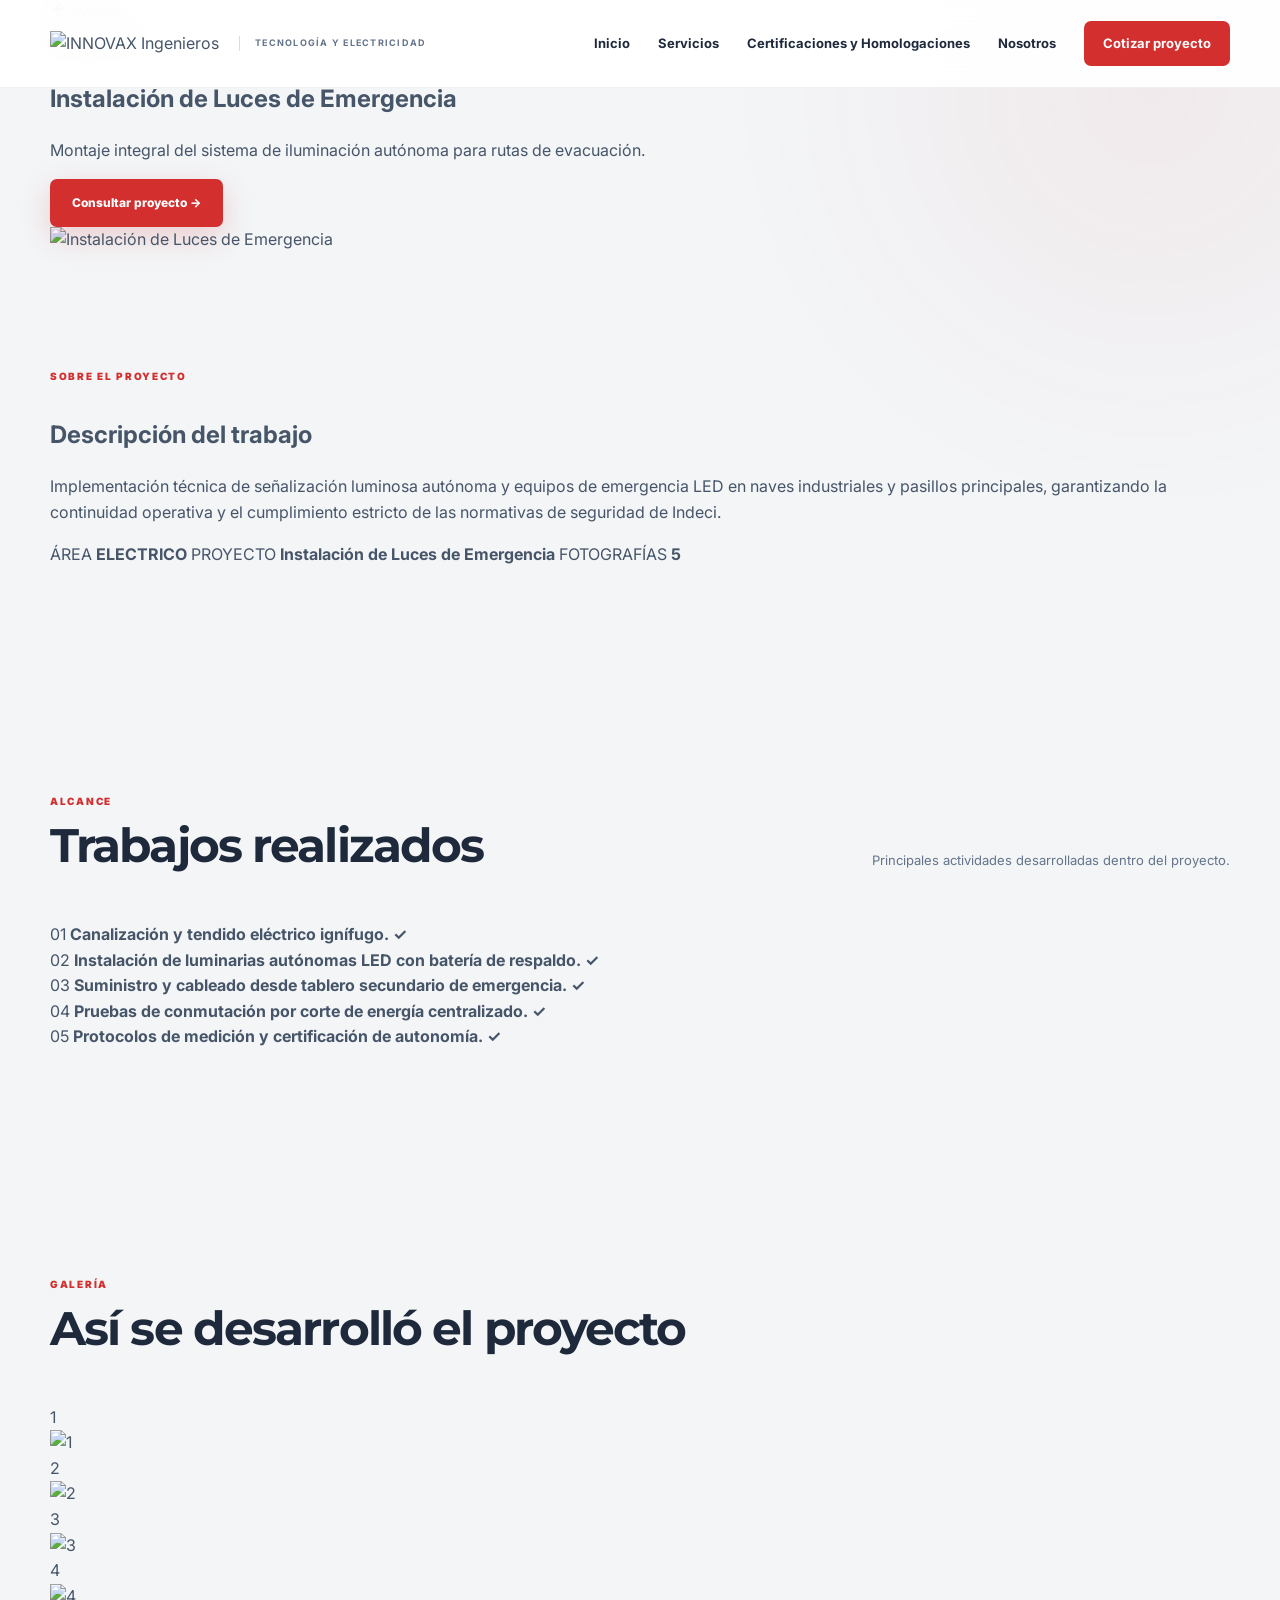
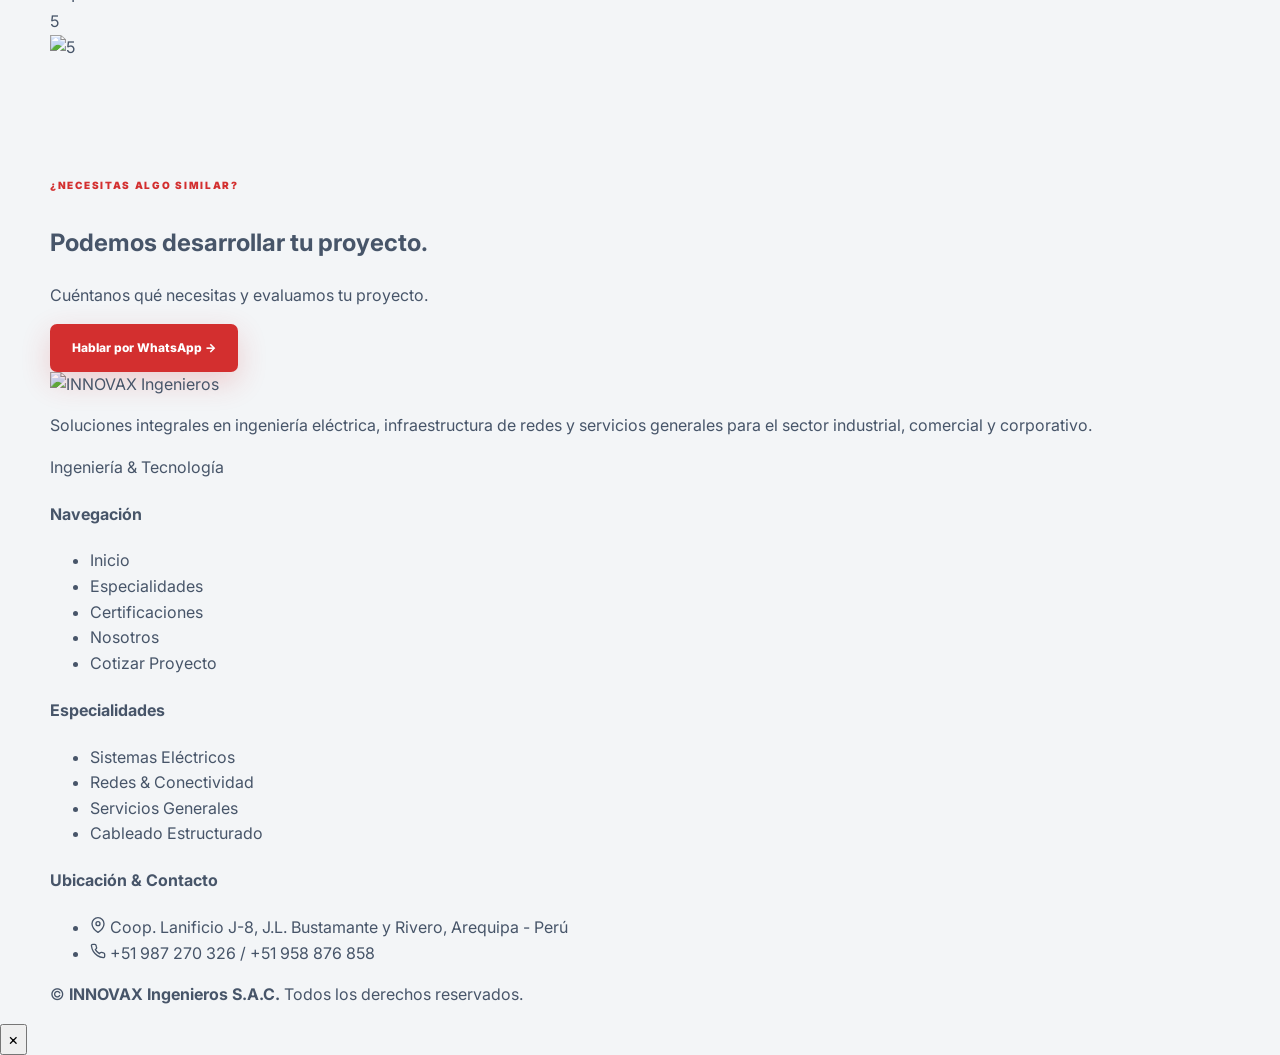
==== commit 1dd26e34: "colocando comentarios para finalizar version 2" ====
--- a/proyecto.html
+++ b/proyecto.html
@@ -1,30 +1,45 @@
 <!DOCTYPE html>
 <html lang="es">
 <head>
+  <!-- Configuración de codificación de caracteres y escala de pantalla para diseño adaptable (Responsive) -->
   <meta charset="UTF-8">
   <meta name="viewport" content="width=device-width, initial-scale=1.0">
+  
+  <!-- Título dinámico que se muestra en la pestaña del navegador -->
   <title>Proyecto | INNOVAX Ingenieros</title>
+  
+  <!-- Icono del sitio web (Favicon) -->
   <link rel="icon" href="assets/img/icono.png" type="image/png">
+  
+  <!-- Preconexión para optimizar la carga de fuentes tipográficas desde Google Fonts -->
   <link rel="preconnect" href="https://fonts.googleapis.com">
   <link rel="preconnect" href="https://fonts.gstatic.com" crossorigin>
+  
+  <!-- Carga de las familias tipográficas oficiales: Inter y Montserrat -->
   <link href="https://fonts.googleapis.com/css2?family=Inter:wght@400;500;600;700;800&family=Montserrat:wght@600;700;800;900&display=swap" rel="stylesheet">
+  
+  <!-- Estilos globales de la página web -->
   <link rel="stylesheet" href="css/style.css">
 </head>
 <body>
 
+<!-- ENCABEZADO PRINCIPAL (Barra de navegación del sitio) -->
 <header class="site-header" id="header">
   <div class="container header-inner">
+    <!-- Logotipo principal que redirige al inicio -->
     <a class="brand" href="index.html">
       <img src="assets/img/logo.png" alt="INNOVAX Ingenieros" class="brand-logo">
       <span class="brand-caption">TECNOLOGÍA Y ELECTRICIDAD</span>
     </a>
 
+    <!-- Botón hamburguesa para dispositivos móviles -->
     <button class="menu-toggle" id="menuToggle">
       <span></span>
       <span></span>
       <span></span>
     </button>
 
+    <!-- Menú principal de navegación con enlaces a secciones estratégicas -->
     <nav class="main-nav" id="mainNav">
       <a href="index.html">Inicio</a>
       <a href="index.html#servicios">Servicios</a>
@@ -37,25 +52,31 @@
 
 <main>
 
+<!-- SECCIÓN HÉROE DEL DETALLE DEL PROYECTO (Encabezado dinámico) -->
 <section class="project-detail-hero">
   <div class="container">
+    <!-- Botón de retroceso para volver a la página o sección previa -->
     <a href="javascript:history.back()" class="btn-back">
       <svg viewBox="0 0 24 24" width="18" height="18" fill="none" stroke="currentColor" stroke-width="2"><path d="M20 11H7.83l5.59-5.59L12 4l-8 8 8 8 1.41-1.41L7.83 13H20v-2z"/></svg>
       Volver
     </a>
 
+    <!-- Estructura principal con información del proyecto e imagen destacada -->
     <div class="project-detail-layout">
+      <!-- Textos e información técnica inyectados dinámicamente con JavaScript -->
       <div class="project-detail-copy">
         <span class="section-kicker" id="projectCategory">ELÉCTRICO</span>
         <span class="project-big-number" id="projectNumber">01</span>
         <h1 id="projectTitle">Proyecto</h1>
         <p id="projectIntro"></p>
 
+        <!-- Botón de conversión directa hacia WhatsApp con un mensaje predeterminado del proyecto -->
         <a href="https://wa.me/51987270326" target="_blank" class="btn btn-primary" id="projectWhatsApp">
           Consultar proyecto →
         </a>
       </div>
 
+      <!-- Imagen representativa / destacada del proyecto -->
       <div class="project-feature-image">
         <img id="projectMainImage" src="assets/electrico/luz-emerg2.jpeg" alt="Proyecto INNOVAX">
       </div>
@@ -63,6 +84,7 @@
   </div>
 </section>
 
+<!-- SECCIÓN DE INFORMACIÓN TÉCNICA Y DESCRIPCIÓN DEL PROYECTO -->
 <section class="section project-information">
   <div class="container project-info-grid">
     <div>
@@ -71,6 +93,7 @@
       <p id="projectDescription"></p>
     </div>
 
+    <!-- Panel lateral tipo Ficha Técnica con metadatos del proyecto -->
     <aside class="project-data-box">
       <span>ÁREA</span>
       <strong id="projectArea">Eléctrico</strong>
@@ -84,6 +107,7 @@
   </div>
 </section>
 
+<!-- SECCIÓN DE ALCANCE Y ACTIVIDADES DESARROLLADAS -->
 <section class="section work-section">
   <div class="container">
     <div class="section-heading">
@@ -94,10 +118,12 @@
       <p>Principales actividades desarrolladas dentro del proyecto.</p>
     </div>
 
+    <!-- Contenedor donde JS inyectará la lista de tareas/alcances técnicos realizada -->
     <div class="work-list" id="projectWork"></div>
   </div>
 </section>
 
+<!-- SECCIÓN DE GALERÍA FOTOGRÁFICA DEL PROYECTO -->
 <section class="section project-gallery-section">
   <div class="container">
     <div class="section-heading">
@@ -107,10 +133,12 @@
       </div>
     </div>
 
+    <!-- Contenedor dinámico para renderizar la galería de fotos del proyecto -->
     <div class="project-gallery" id="projectGallery"></div>
   </div>
 </section>
 
+<!-- SECCIÓN LLAMADO A LA ACCIÓN (CTA) FINAL -->
 <section class="detail-cta">
   <div class="container detail-cta-inner">
     <div>
@@ -119,6 +147,7 @@
       <p>Cuéntanos qué necesitas y evaluamos tu proyecto.</p>
     </div>
 
+    <!-- Enlace alternativo para contacto rápido por WhatsApp -->
     <a href="https://wa.me/51987270326" target="_blank" class="btn btn-primary" id="bottomWhatsApp">
       Hablar por WhatsApp →
     </a>
@@ -127,8 +156,10 @@
 
 </main>
 
+<!-- PIE DE PÁGINA (Footer general del sitio web) -->
 <footer class="site-footer">
   <div class="container footer-inner">
+    <!-- Identidad corporativa en el pie de página -->
     <div class="footer-col footer-brand-col">
       <img src="assets/img/logoblanco.png" alt="INNOVAX Ingenieros" class="footer-logo">
       <p class="footer-desc">
@@ -137,6 +168,7 @@
       <span class="footer-badge">Ingeniería & Tecnología</span>
     </div>
 
+    <!-- Enlaces de navegación rápida -->
     <div class="footer-col">
       <h4 class="footer-title">Navegación</h4>
       <ul class="footer-links">
@@ -148,6 +180,7 @@
       </ul>
     </div>
 
+    <!-- Enlaces con filtro dinámico por especialidad -->
     <div class="footer-col">
       <h4 class="footer-title">Especialidades</h4>
       <ul class="footer-links">
@@ -158,6 +191,7 @@
       </ul>
     </div>
 
+    <!-- Información técnica de ubicación y líneas telefónicas de atención -->
     <div class="footer-col">
       <h4 class="footer-title">Ubicación & Contacto</h4>
       <ul class="footer-contact-list">
@@ -173,6 +207,7 @@
     </div>
   </div>
 
+  <!-- Derechos reservados y año dinámico -->
   <div class="footer-bottom">
     <div class="container footer-bottom-inner">
       <p class="copyright">
@@ -182,11 +217,13 @@
   </div>
 </footer>
 
+<!-- MODAL LIGHTBOX (Visualizador de fotos a pantalla completa) -->
 <div class="image-lightbox" id="lightbox">
   <button id="lightboxClose" aria-label="Cerrar imagen">×</button>
   <img id="lightboxImage" src="" alt="">
 </div>
 
+<!-- Lógica JavaScript personalizada del proyecto -->
 <script src="js/main.js"></script>
 </body>
 </html>
--- a/css/style.css
+++ b/css/style.css
@@ -1,8 +1,6 @@
-/* =====================================================
-INNOVAX INGENIEROS
-DISEÑO CORPORATIVO / INDUSTRIAL
-===================================================== */
-
+/* ==========================================================================
+   VARIABLES GLOBALES Y PALETA DE COLORES (SISTEMA DE DISEÑO)
+   ========================================================================== */
 :root {
   --red: #d32f2f;
   --red-hover: #b71c1c;
@@ -21,6 +19,7 @@
   --shadow: 0 15px 45px rgba(0, 0, 0, .08);
 }
 
+/* REGLAS BÁSICAS Y RESET DE MARGENES */
 *,
 *::before,
 *::after {
@@ -41,6 +40,7 @@
   position: relative;
 }
 
+/* GLOW SUTIL ROJO EN LA PARTE SUPERIOR DEL FONDO */
 body::before {
   content: "";
   position: fixed;
@@ -50,6 +50,7 @@
   background: radial-gradient(circle at 90% 10%, rgba(211, 47, 47, .055), transparent 30%);
 }
 
+/* REGLAS GENERALES PARA ELEMENTOS MULTIMEDIA Y ENLACES */
 img {
   max-width: 100%;
   height: auto;
@@ -68,19 +69,20 @@
   font: inherit;
 }
 
+/* CONTENEDOR ANCHO MÁXIMO CENTRALIZADO */
 .container {
   width: min(var(--container), calc(100% - 48px));
   margin: 0 auto;
 }
 
+/* SECCIONES ESTÁNDAR */
 .section {
   padding: 110px 0;
 }
 
-/* =====================================================
-HEADER
-===================================================== */
-
+/* ==========================================================================
+   ESTILOS DE LA CABECERA Y NAVEGACIÓN (HEADER)
+   ========================================================================== */
 .site-header {
   position: fixed;
   top: 0;
@@ -94,6 +96,7 @@
   transition: height .3s ease, box-shadow .3s ease, background-color .3s ease;
 }
 
+/* Estilo que toma el Header al hacer scroll hacia abajo */
 .site-header.scrolled {
   height: 76px;
   box-shadow: 0 5px 25px rgba(0, 0, 0, .08);
@@ -156,6 +159,7 @@
   background: var(--red-hover);
 }
 
+/* Botón Menú Móvil */
 .menu-toggle {
   display: none;
   width: 44px;
@@ -174,10 +178,9 @@
   margin: 4px auto;
 }
 
-/* =====================================================
-HERO
-===================================================== */
-
+/* ==========================================================================
+   SECCIÓN HÉROE PRINCIPAL (HERO SECTION)
+   ========================================================================== */
 .hero {
   min-height: 760px;
   position: relative;
@@ -269,6 +272,7 @@
   line-height: 1.8;
 }
 
+/* BOTONES Y ACCIONES */
 .hero-actions {
   display: flex;
   flex-wrap: wrap;
@@ -353,10 +357,9 @@
   color: #fff;
 }
 
-/* =====================================================
-TEXTOS
-===================================================== */
-
+/* ==========================================================================
+   TITULARES Y SECCIONES COMUNES
+   ========================================================================== */
 .section-kicker {
   display: inline-block;
   color: var(--red);
@@ -407,10 +410,7 @@
   margin: 0 auto;
 }
 
-/* =====================================================
-INTRO
-===================================================== */
-
+/* INTRODUCCIÓN */
 .intro {
   background: #fff;
 }
@@ -438,10 +438,9 @@
   color: var(--body);
 }
 
-/* =====================================================
-SERVICIOS
-===================================================== */
-
+/* ==========================================================================
+   SECCIÓN DE SERVICIOS
+   ========================================================================== */
 .services-section {
   position: relative;
   overflow: hidden;
@@ -566,10 +565,7 @@
   transform: translateX(7px);
 }
 
-/* =====================================================
-PROYECTOS
-===================================================== */
-
+/* PROYECTOS */
 .projects-section {
   background: #fff;
 }
@@ -635,15 +631,13 @@
   font-weight: 700;
 }
 
-/* =====================================================
-CERTIFICACIONES Y HOMOLOGACIONES (CON VIDEO FIJO EN SCROLL)
-===================================================== */
-
+/* ==========================================================================
+   SECCIÓN DE CERTIFICACIONES V2 (VIDEO DE FONDO)
+   ========================================================================== */
 .certs-showcase-v2 {
   position: relative;
   overflow: hidden;
   background: #0f172a;
-  /* Recorta el video para que solo sea visible dentro de esta sección */
   clip-path: inset(0 0 0 0);
 }
 
@@ -676,1905 +670,6 @@
   gap: 8px;
   border-radius: 50px;
   font-size: 11px;
-  letter-spacing: 0.1em;
-  margin-bottom: 20px;
-  background: rgba(220, 38, 38, 0.9) !important;
-  color: #ffffff !important;
-  border: 1px solid #ef4444 !important;
-  box-shadow: 0 4px 12px rgba(0, 0, 0, 0.3) !important;
-  font-weight: 800 !important;
-  padding: 8px 18px !important;
-}
-
-.certs-showcase-v2 h2 {
-  color: #ffffff !important;
-  text-shadow: 0 2px 8px rgba(0, 0, 0, 0.8) !important;
-}
-
-.certs-showcase-v2 p {
-  color: #f1f5f9 !important;
-  text-shadow: 0 1px 4px rgba(0, 0, 0, 0.7) !important;
-}
-
-.certs-grid-v2 {
-  display: grid;
-  grid-template-columns: repeat(3, 1fr);
-  gap: 24px;
-  margin-top: 40px;
-}
-
-.cert-card-v2 {
-  position: relative;
-  background: #ffffff;
-  border-radius: 16px;
-  overflow: hidden;
-  box-shadow: 0 10px 30px rgba(0,0,0,0.15);
-  cursor: pointer;
-  display: flex;
-  flex-direction: column;
-  transition: transform 0.3s ease, box-shadow 0.3s ease;
-}
-
-.cert-card-v2:hover {
-  transform: translateY(-8px);
-  box-shadow: 0 20px 40px rgba(0,0,0,0.25);
-}
-
-/* Insignia / Cinta diagonal para las tarjetas */
-.cert-ribbon {
-  position: absolute;
-  top: -10px;
-  right: -10px;
-  width: 100px;
-  height: 100px;
-  overflow: hidden;
-  z-index: 10;
-  pointer-events: none;
-}
-
-.cert-ribbon span {
-  position: absolute;
-  display: block;
-  width: 140px;
-  padding: 5px 0;
-  background-color: var(--red);
-  box-shadow: 0 3px 10px rgba(0,0,0,0.2);
-  color: #ffffff;
-  font-size: 8px;
-  font-weight: 900;
-  letter-spacing: 0.1em;
-  text-transform: uppercase;
-  text-align: center;
-  left: -15px;
-  top: 25px;
-  transform: rotate(45deg);
-}
-
-/* Medalla flotante estilizada en la vista previa */
-.cert-badge-floating {
-  position: absolute;
-  top: 12px;
-  left: 12px;
-  z-index: 5;
-  width: 36px;
-  height: 36px;
-  border-radius: 50%;
-  background: linear-gradient(135deg, #d32f2f, #9a0007);
-  color: #ffffff;
-  display: flex;
-  align-items: center;
-  justify-content: center;
-  box-shadow: 0 4px 12px rgba(211, 47, 47, 0.4), inset 0 1px 2px rgba(255, 255, 255, 0.5);
-  border: 2px solid #ffffff;
-  transition: transform 0.3s ease;
-}
-
-.cert-badge-floating.gold-theme {
-  background: linear-gradient(135deg, #d4af37, #aa7c11);
-  box-shadow: 0 4px 12px rgba(212, 175, 55, 0.4), inset 0 1px 2px rgba(255, 255, 255, 0.6);
-}
-
-.cert-card-v2:hover .cert-badge-floating {
-  transform: scale(1.15) rotate(12deg);
-}
-
-.cert-preview-box {
-  position: relative;
-  height: 200px;
-  width: 100%;
-  overflow: hidden;
-  background: #f1f5f9;
-}
-
-.cert-preview-box img {
-  width: 100%;
-  height: 100%;
-  object-fit: cover;
-  transition: transform 0.5s ease;
-}
-
-.cert-card-v2:hover .cert-preview-box img {
-  transform: scale(1.05);
-}
-
-.cert-zoom-tag {
-  position: absolute;
-  top: 12px;
-  right: 12px;
-  background: rgba(15, 23, 42, 0.85);
-  color: #ffffff;
-  padding: 6px 12px;
-  border-radius: 20px;
-  font-size: 11px;
-  font-weight: 600;
-  display: flex;
-  align-items: center;
-  gap: 6px;
-  backdrop-filter: blur(4px);
-  z-index: 2;
-}
-
-.cert-body-v2 {
-  padding: 24px;
-  display: flex;
-  flex-direction: column;
-  flex-grow: 1;
-}
-
-.cert-tags-v2 {
-  display: flex;
-  flex-wrap: wrap;
-  gap: 8px;
-  margin-bottom: 12px;
-}
-
-.cert-tags-v2 span {
-  padding: 4px 10px;
-  border-radius: 6px;
-  font-size: 11px;
-  text-transform: uppercase;
-}
-
-.cert-tags-v2 .tag-red {
-  background: #ffffff !important;
-  color: #dc2626 !important;
-  border: 1px solid #dc2626 !important;
-  font-weight: 800 !important;
-  box-shadow: 0 2px 5px rgba(0, 0, 0, 0.08) !important;
-}
-
-.cert-tags-v2 .tag-gray {
-  background: #f8fafc !important;
-  color: #1e293b !important;
-  border: 1px solid #cbd5e1 !important;
-  font-weight: 700 !important;
-}
-
-.cert-body-v2 h3 {
-  font-family: Montserrat, sans-serif;
-  font-size: 18px;
-  line-height: 1.3;
-  margin: 0 0 10px 0;
-  color: #0f172a !important;
-  font-weight: 800 !important;
-}
-
-.cert-body-v2 p {
-  font-size: 13px;
-  line-height: 1.6;
-  margin: 0 0 20px 0;
-  flex-grow: 1;
-  color: #334155 !important;
-  font-weight: 500 !important;
-}
-
-.cert-footer-v2 {
-  display: flex;
-  align-items: center;
-  justify-content: space-between;
-  border-top: 1px solid #e2e8f0;
-  padding-top: 14px;
-  margin-top: auto;
-}
-
-.status-live {
-  font-size: 11px;
   font-weight: 800;
-  color: #16a34a;
-  letter-spacing: 0.05em;
-}
-
-.cert-link-btn {
-  font-size: 12px;
-  font-weight: 700;
-  color: var(--red);
-}
-
-/* =====================================================
-PROCESO TECNOLÓGICO Y EMPRESARIAL
-===================================================== */
-
-.process-section {
-  background: var(--dark);
-  position: relative;
-  overflow: hidden;
-}
-
-.process-section::before {
-  content: "";
-  position: absolute;
-  inset: 0;
-  background-image: 
-    radial-gradient(circle at 50% 0%, rgba(211, 47, 47, 0.12), transparent 70%),
-    linear-gradient(90deg, rgba(255, 255, 255, 0.03) 1px, transparent 1px),
-    linear-gradient(rgba(255, 255, 255, 0.03) 1px, transparent 1px);
-  background-size: 100% 100%, 40px 40px, 40px 40px;
-  pointer-events: none;
-}
-
-.process-section .section-heading h2 {
-  color: #ffffff;
-}
-
-.process-section .section-heading > p {
-  color: rgba(255, 255, 255, 0.65);
-}
-
-.process-grid-tech {
-  display: grid;
-  grid-template-columns: repeat(4, 1fr);
-  gap: 20px;
-  position: relative;
-  margin-top: 50px;
-}
-
-.process-grid-tech::after {
-  content: "";
-  position: absolute;
-  top: 36px;
-  left: 10%;
-  right: 10%;
-  height: 2px;
-  background: linear-gradient(90deg, 
-    rgba(211, 47, 47, 0.2) 0%, 
-    rgba(211, 47, 47, 0.8) 50%, 
-    rgba(211, 47, 47, 0.2) 100%
-  );
-  z-index: 1;
-}
-
-.tech-step-card {
-  position: relative;
-  z-index: 2;
-  background: rgba(24, 33, 45, 0.7);
-  backdrop-filter: blur(12px);
-  border: 1px solid rgba(255, 255, 255, 0.08);
-  border-radius: 14px;
-  padding: 24px;
-  display: flex;
-  flex-direction: column;
-  justify-content: space-between;
-  transition: transform 0.35s cubic-bezier(0.4, 0, 0.2, 1), border-color 0.35s cubic-bezier(0.4, 0, 0.2, 1), box-shadow 0.35s cubic-bezier(0.4, 0, 0.2, 1), background 0.35s cubic-bezier(0.4, 0, 0.2, 1);
-  box-shadow: 0 10px 30px rgba(0, 0, 0, 0.2);
-}
-
-.tech-step-card:hover {
-  transform: translateY(-8px);
-  border-color: rgba(211, 47, 47, 0.5);
-  box-shadow: 0 20px 40px rgba(0, 0, 0, 0.4), 0 0 20px rgba(211, 47, 47, 0.15);
-  background: rgba(30, 41, 56, 0.85);
-}
-
-.step-header {
-  display: flex;
-  align-items: center;
-  justify-content: space-between;
-  margin-bottom: 20px;
-}
-
-.step-badge {
-  font-family: Montserrat, sans-serif;
-  font-size: 14px;
-  font-weight: 900;
-  color: var(--red);
-  background: rgba(211, 47, 47, 0.12);
-  border: 1px solid rgba(211, 47, 47, 0.3);
-  padding: 4px 10px;
-  border-radius: 6px;
-  letter-spacing: 0.05em;
-}
-
-.step-icon {
-  width: 42px;
-  height: 42px;
-  border-radius: 10px;
-  background: rgba(255, 255, 255, 0.05);
-  border: 1px solid rgba(255, 255, 255, 0.1);
-  display: grid;
-  place-items: center;
-  color: #ffffff;
-  transition: background 0.3s ease, border-color 0.3s ease, box-shadow 0.3s ease, color 0.3s ease;
-}
-
-.tech-step-card:hover .step-icon {
-  background: var(--red);
-  border-color: var(--red);
-  box-shadow: 0 0 15px rgba(211, 47, 47, 0.5);
-  color: #ffffff;
-}
-
-.step-body h3 {
-  color: #ffffff;
-  font-family: Montserrat, sans-serif;
-  font-size: 18px;
-  font-weight: 700;
-  margin: 0 0 10px 0;
-  letter-spacing: -0.01em;
-}
-
-.step-body p {
-  color: rgba(255, 255, 255, 0.6);
-  font-size: 12px;
-  line-height: 1.65;
-  margin: 0 0 20px 0;
-}
-
-.step-footer {
-  display: flex;
-  align-items: center;
-  justify-content: space-between;
-  border-top: 1px solid rgba(255, 255, 255, 0.06);
-  padding-top: 14px;
-}
-
-.status-tag {
-  font-size: 10px;
-  font-weight: 800;
-  letter-spacing: 0.08em;
-  text-transform: uppercase;
-  color: rgba(255, 255, 255, 0.4);
-  transition: color 0.3s ease;
-}
-
-.tech-step-card:hover .status-tag {
-  color: rgba(255, 255, 255, 0.9);
-}
-
-.connector-dot {
-  width: 8px;
-  height: 8px;
-  border-radius: 50%;
-  background: rgba(255, 255, 255, 0.2);
-  transition: background 0.3s ease, box-shadow 0.3s ease;
-}
-
-.tech-step-card:hover .connector-dot {
-  background: var(--red);
-  box-shadow: 0 0 8px var(--red);
-}
-
-/* =====================================================
-NOSOTROS
-===================================================== */
-
-.about-section {
-  background: #fff;
-}
-
-.about-grid {
-  display: grid;
-  grid-template-columns: 1fr 1fr;
-  gap: 90px;
-  align-items: center;
-}
-
-.about-image-wrap {
-  position: relative;
-}
-
-.about-image-wrap > img {
-  width: 100%;
-  height: 570px;
-  object-fit: cover;
-  border-radius: 14px;
-}
-
-.about-badge {
-  position: absolute;
-  left: -20px;
-  bottom: 25px;
-  background: var(--red);
-  color: #fff;
-  padding: 20px 24px;
-  border-radius: 8px;
-  box-shadow: 0 15px 30px rgba(211, 47, 47, .25);
-}
-
-.about-badge strong {
-  display: block;
-  font-family: Montserrat, sans-serif;
-  font-size: 21px;
-}
-
-.about-badge span {
-  display: block;
-  font-size: 10px;
-  opacity: .8;
-}
-
-.about-copy h2 {
-  margin: 0 0 20px;
-  color: var(--text);
-  font-family: Montserrat, sans-serif;
-  font-size: 43px;
-  line-height: 1.1;
-}
-
-.about-copy p {
-  line-height: 1.85;
-}
-
-.about-copy ul {
-  list-style: none;
-  padding: 0;
-  margin: 25px 0;
-}
-
-.about-copy li {
-  display: flex;
-  gap: 10px;
-  margin: 12px 0;
-  font-size: 13px;
-}
-
-.about-copy li b {
-  color: var(--red);
-}
-
-/* =====================================================
-CONTACTO
-===================================================== */
-
-.contact-section {
-  background: linear-gradient(135deg, #e9edf1, #f8f9fa);
-}
-
-.contact-grid {
-  display: grid;
-  grid-template-columns: .9fr 1.1fr;
-  gap: 80px;
-  align-items: flex-start;
-}
-
-.contact-copy h2 {
-  margin: 0 0 18px;
-  color: var(--text);
-  font-family: Montserrat, sans-serif;
-  font-size: 45px;
-  line-height: 1.08;
-}
-
-.contact-copy > p {
-  max-width: 500px;
-  line-height: 1.8;
-}
-
-.contact-details {
-  margin-top: 30px;
-}
-
-.contact-details > * {
-  display: block;
-  padding: 16px 0;
-  border-bottom: 1px solid var(--line);
-}
-
-.contact-details span {
-  display: block;
-  color: var(--muted);
-  font-size: 9px;
-  font-weight: 900;
-  letter-spacing: .13em;
-}
-
-.contact-details strong {
-  display: block;
-  color: var(--text);
-  margin-top: 3px;
-  font-size: 13px;
-}
-
-.map-container {
-  height: 220px;
-  margin-top: 15px;
-  border-radius: 10px;
-  overflow: hidden;
-}
-
-.map-container iframe {
-  width: 100%;
-  height: 100%;
-  border: 0;
-}
-
-.contact-form.modern-form {
-  background: #ffffff;
-  padding: 32px;
-  border-radius: 16px;
-  border: 1px solid rgba(215, 221, 228, 0.7);
-  box-shadow: 0 20px 40px rgba(16, 23, 34, 0.06);
-  display: flex;
-  flex-direction: column;
-  gap: 18px;
-  align-self: flex-start;
-}
-
-.modern-form .form-header {
-  margin-bottom: 6px;
-  border-bottom: 1px solid var(--line);
-  padding-bottom: 12px;
-}
-
-.modern-form .form-header h3 {
-  margin: 0;
-  color: var(--text);
-  font-family: Montserrat, sans-serif;
-  font-size: 20px;
-  font-weight: 800;
-  letter-spacing: -0.02em;
-}
-
-.modern-form .form-header p {
-  margin: 4px 0 0;
-  color: var(--muted);
-  font-size: 13px;
-}
-
-.modern-form .form-row {
-  display: grid;
-  grid-template-columns: 1fr 1fr;
-  gap: 16px;
-}
-
-.modern-form .input-group {
-  display: flex;
-  flex-direction: column;
-  gap: 6px;
-}
-
-.modern-form label {
-  color: var(--text);
-  font-size: 12px;
-  font-weight: 700;
-  letter-spacing: 0.02em;
-}
-
-.modern-form .input-wrapper {
-  position: relative;
-  display: flex;
-  align-items: center;
-}
-
-.modern-form .input-wrapper svg {
-  position: absolute;
-  left: 14px;
-  color: var(--muted);
-  transition: color 0.25s ease;
-  pointer-events: none;
-}
-
-.modern-form .textarea-wrapper svg {
-  top: 14px;
-}
-
-.modern-form input,
-.modern-form select,
-.modern-form textarea {
-  width: 100%;
-  padding: 12px 14px 12px 42px;
-  font-size: 14px;
-  font-weight: 500;
-  color: var(--text);
-  background: #f8fafc;
-  border: 1.5px solid #e2e8f0;
-  border-radius: 8px;
-  outline: none;
-  transition: border-color 0.25s ease, background-color 0.25s ease, box-shadow 0.25s ease;
-  box-sizing: border-box;
-}
-
-.modern-form select {
-  appearance: none;
-  cursor: pointer;
-  background-image: url("data:image/svg+xml,%3Csvg xmlns='http://www.w3.org/2000/svg' width='16' height='16' viewBox='0 0 24 24' fill='none' stroke='%2364748b' stroke-width='2' stroke-linecap='round' stroke-linejoin='round'%3E%3Cpolyline points='6 9 12 15 18 9'%3E%3C/polyline%3E%3C/svg%3E");
-  background-repeat: no-repeat;
-  background-position: right 14px center;
-  padding-right: 38px;
-}
-
-.modern-form textarea {
-  resize: vertical;
-  min-height: 90px;
-}
-
-.modern-form input:hover,
-.modern-form select:hover,
-.modern-form textarea:hover {
-  border-color: #cbd5e1;
-  background: #ffffff;
-}
-
-.modern-form input:focus,
-.modern-form select:focus,
-.modern-form textarea:focus {
-  background: #ffffff;
-  border-color: var(--red);
-  box-shadow: 0 0 0 4px rgba(211, 47, 47, 0.12);
-}
-
-.modern-form .input-wrapper:focus-within svg {
-  color: var(--red);
-}
-
-.modern-form .btn-submit {
-  display: inline-flex;
-  align-items: center;
-  justify-content: center;
-  gap: 10px;
-  padding: 14px 24px;
-  font-size: 14px;
-  font-weight: 700;
-  border-radius: 8px;
-  background: var(--red);
-  color: #ffffff;
-  border: none;
-  cursor: pointer;
-  transition: background-color 0.3s cubic-bezier(0.4, 0, 0.2, 1), transform 0.3s cubic-bezier(0.4, 0, 0.2, 1), box-shadow 0.3s cubic-bezier(0.4, 0, 0.2, 1);
-  box-shadow: 0 8px 20px rgba(211, 47, 47, 0.25);
-  margin-top: 4px;
-}
-
-.modern-form .btn-submit:hover {
-  background: var(--red-hover);
-  transform: translateY(-2px);
-  box-shadow: 0 12px 24px rgba(211, 47, 47, 0.35);
-}
-
-.modern-form .btn-submit svg {
-  transition: transform 0.25s ease;
-}
-
-.modern-form .btn-submit:hover svg {
-  transform: translateX(4px);
-}
-
-.form-status {
-  font-size: 12px;
-  margin: 0;
-}
-
-.form-status.ok {
-  color: #198754;
-}
-
-.form-status.err {
-  color: var(--red);
-}
-
-.hp-field {
-  position: absolute !important;
-  left: -9999px !important;
-  opacity: 0 !important;
-  pointer-events: none !important;
-}
-
-/* =====================================================
-PÁGINA DE SERVICIO
-===================================================== */
-
-.service-page-hero {
-  padding: 180px 0 100px;
-  background-color: var(--dark);
-  background-size: cover;
-  background-position: center;
-  background-repeat: no-repeat;
-  color: #fff;
-  position: relative;
-  overflow: hidden;
-}
-
-.service-page-hero .hero-overlay {
-  position: absolute;
-  inset: 0;
-  background: linear-gradient(90deg, rgba(7, 12, 19, 0.92) 0%, rgba(7, 12, 19, 0.70) 50%, rgba(7, 12, 19, 0.30) 100%);
-  z-index: 1;
-}
-
-.service-page-hero .hero-pattern {
-  position: absolute;
-  inset: 0;
-  z-index: 1;
-  opacity: 0.12;
-  background-image: linear-gradient(rgba(255, 255, 255, 0.08) 1px, transparent 1px), linear-gradient(90deg, rgba(255, 255, 255, 0.08) 1px, transparent 1px);
-  background-size: 70px 70px;
-}
-
-.service-hero-content {
-  position: relative;
-  z-index: 2;
-}
-
-.service-page-hero::after {
-  content: "";
-  position: absolute;
-  width: 500px;
-  height: 500px;
-  right: -200px;
-  top: -250px;
-  border: 1px solid rgba(211, 47, 47, .35);
-  border-radius: 50%;
-  z-index: 1;
-}
-
-.service-page-number {
-  color: rgba(255, 255, 255, 0.50);
-  font-family: Montserrat, sans-serif;
-  font-size: 150px;
-  font-weight: 900;
-  line-height: .7;
-  margin-bottom: 20px;
-}
-
-.service-page-hero h1 {
-  position: relative;
-  z-index: 2;
-  margin: 0 0 15px;
-  font-family: Montserrat, sans-serif;
-  font-size: clamp(48px, 7vw, 82px);
-  line-height: 1;
-  letter-spacing: -.05em;
-}
-
-.service-page-hero p {
-  position: relative;
-  z-index: 2;
-  max-width: 650px;
-  color: rgba(255, 255, 255, .85);
-  font-size: 16px;
-  line-height: 1.8;
-}
-
-/* =====================================================
-INTRO SERVICIO
-===================================================== */
-
-.service-intro-section {
-  background: #fff;
-}
-
-.service-intro-grid {
-  display: grid;
-  grid-template-columns: 1fr 1fr;
-  gap: 90px;
-  align-items: center;
-}
-
-.service-intro-grid h2 {
-  margin: 0;
-  color: var(--text);
-  font-family: Montserrat, sans-serif;
-  font-size: 43px;
-  line-height: 1.08;
-}
-
-.service-intro-grid > p {
-  margin: 0;
-  font-size: 15px;
-  line-height: 1.9;
-}
-
-/* =====================================================
-PROYECTOS DEL SERVICIO
-===================================================== */
-
-.service-projects-section {
-  background: #f0f3f5;
-}
-
-.service-projects-grid {
-  display: grid;
-  grid-template-columns: repeat(2, 1fr);
-  gap: 25px;
-}
-
-.service-project-card {
-  display: grid;
-  grid-template-columns: 42% 58%;
-  min-height: 340px;
-  background: #fff;
-  border: 1px solid var(--line);
-  border-radius: 14px;
-  overflow: hidden;
-  box-shadow: 0 10px 35px rgba(0, 0, 0, .05);
-  transition: transform .4s ease, box-shadow .4s ease;
-}
-
-.service-project-card:hover {
-  transform: translateY(-7px);
-  box-shadow: 0 20px 50px rgba(0, 0, 0, .1);
-}
-
-.service-project-image {
-  position: relative;
-  overflow: hidden;
-}
-
-.service-project-image img {
-  width: 100%;
-  height: 100%;
-  object-fit: cover;
-  transition: transform .7s ease;
-}
-
-.service-project-card:hover .service-project-image img {
-  transform: scale(1.08);
-}
-
-.project-number {
-  position: absolute;
-  left: 15px;
-  top: 15px;
-  padding: 7px 9px;
-  background: rgba(15, 23, 42, .85);
-  color: #fff;
-  font-size: 10px;
-  font-weight: 900;
-}
-
-.service-project-content {
-  padding: 27px;
-  display: flex;
-  flex-direction: column;
-}
-
-.project-category {
-  color: var(--red);
-  font-size: 9px;
-  letter-spacing: .14em;
-  font-weight: 900;
-}
-
-.service-project-content h3 {
-  margin: 9px 0 12px;
-  color: var(--text);
-  font-family: Montserrat, sans-serif;
-  font-size: 22px;
-  line-height: 1.2;
-}
-
-.service-project-content p {
-  margin: 0;
-  font-size: 12px;
-  line-height: 1.75;
-}
-
-.project-photo-count {
-  margin-top: auto;
-  padding: 12px 0;
-  color: var(--muted);
-  font-size: 10px;
-  border-top: 1px solid var(--line);
-}
-
-.project-photo-count span {
-  color: var(--red);
-  font-weight: 900;
-  font-size: 15px;
-}
-
-.project-detail-link {
-  display: flex;
-  justify-content: space-between;
-  align-items: center;
-  color: var(--red);
-  font-size: 11px;
-  font-weight: 900;
-}
-
-.project-detail-link b {
-  font-size: 19px;
-  transition: transform .3s ease;
-}
-
-.service-project-card:hover .project-detail-link b {
-  transform: translateX(6px);
-}
-
-/* =====================================================
-CAPACIDADES
-===================================================== */
-
-.capabilities-section {
-  background: #fff;
-}
-
-.capabilities-grid {
-  display: grid;
-  grid-template-columns: repeat(4, 1fr);
-  gap: 12px;
-}
-
-.capability-card {
-  min-height: 130px;
-  padding: 20px;
-  border: 1px solid var(--line);
-  border-radius: 10px;
-  background: #fafbfc;
-  display: flex;
-  flex-direction: column;
-  justify-content: space-between;
-  transition: border-color .3s ease, transform .3s ease;
-}
-
-.capability-card:hover {
-  border-color: var(--red-border);
-  transform: translateY(-4px);
-}
-
-.capability-card span {
-  color: var(--red);
-  font-size: 10px;
-  font-weight: 900;
-}
-
-.capability-card strong {
-  color: var(--text);
-  font-size: 13px;
-}
-
-/* =====================================================
-DETALLE DEL PROYECTO
-===================================================== */
-
-.project-detail-hero {
-  padding: 175px 0 90px;
-  background: var(--dark);
-  color: #fff;
-}
-
-.project-detail-layout {
-  display: grid;
-  grid-template-columns: 1fr 1fr;
-  gap: 70px;
-  align-items: center;
-}
-
-.project-detail-copy {
-  position: relative;
-}
-
-.project-big-number {
-  display: block;
-  margin: 15px 0 -5px;
-  color: rgba(255, 255, 255, 0.40);
-  font-family: Montserrat, sans-serif;
-  font-size: 140px;
-  line-height: .7;
-  font-weight: 900;
-}
-
-.project-detail-copy h1 {
-  position: relative;
-  margin: 0 0 20px;
-  font-family: Montserrat, sans-serif;
-  font-size: clamp(40px, 5vw, 65px);
-  line-height: 1.05;
-  letter-spacing: -.045em;
-}
-
-.project-detail-copy p {
-  color: rgba(255, 255, 255, .65);
-  line-height: 1.8;
-  margin-bottom: 25px;
-}
-
-.project-feature-image {
-  height: 530px;
-  border-radius: 14px;
-  overflow: hidden;
-}
-
-.project-feature-image img {
-  width: 100%;
-  height: 100%;
-  object-fit: cover;
-}
-
-/* =====================================================
-INFORMACIÓN PROYECTO
-===================================================== */
-
-.project-information {
-  background: #fff;
-}
-
-.project-info-grid {
-  display: grid;
-  grid-template-columns: 1fr 320px;
-  gap: 80px;
-}
-
-.project-info-grid h2 {
-  margin: 0 0 20px;
-  font-family: Montserrat, sans-serif;
-  font-size: 43px;
-  line-height: 1.1;
-  color: var(--text);
-}
-
-.project-info-grid > div > p {
-  max-width: 720px;
-  line-height: 1.9;
-}
-
-.project-data-box {
-  display: flex;
-  flex-direction: column;
-  padding: 25px;
-  border: 1px solid var(--line);
-  border-radius: 12px;
-  background: #f7f8f9;
-}
-
-.project-data-box span {
-  margin-top: 15px;
-  color: var(--muted);
-  font-size: 9px;
-  letter-spacing: .13em;
-  font-weight: 900;
-}
-
-.project-data-box span:first-child {
-  margin-top: 0;
-}
-
-.project-data-box strong {
-  color: var(--text);
-  font-size: 14px;
-  margin-top: 3px;
-}
-
-/* =====================================================
-TRABAJOS
-===================================================== */
-
-.work-section {
-  background: #f1f3f5;
-}
-
-.work-list {
-  display: grid;
-  grid-template-columns: repeat(2, 1fr);
-  gap: 10px;
-}
-
-.work-item {
-  display: grid;
-  grid-template-columns: 45px 1fr 25px;
-  align-items: center;
-  gap: 10px;
-  padding: 18px;
-  background: #fff;
-  border: 1px solid var(--line);
-  border-radius: 8px;
-}
-
-.work-item span {
-  color: var(--red);
-  font-weight: 900;
-  font-size: 11px;
-}
-
-.work-item strong {
-  color: var(--text);
-  font-size: 12px;
-}
-
-.work-item b {
-  color: var(--red);
-}
-
-/* =====================================================
-GALERÍA PROYECTO
-===================================================== */
-
-.project-gallery-section {
-  background: #fff;
-}
-
-.project-gallery {
-  display: grid;
-  grid-template-columns: repeat(3, 1fr);
-  grid-auto-rows: 270px;
-  gap: 14px;
-}
-
-.project-gallery-item {
-  margin: 0;
-  position: relative;
-  overflow: hidden;
-  border-radius: 11px;
-  cursor: pointer;
-  background: var(--dark);
-}
-
-.project-gallery-item:nth-child(1) {
-  grid-column: span 2;
-  grid-row: span 2;
-}
-
-.project-gallery-item img {
-  width: 100%;
-  height: 100%;
-  object-fit: cover;
-  transition: transform .6s ease;
-}
-
-.project-gallery-item:hover img {
-  transform: scale(1.07);
-}
-
-.project-gallery-item::after {
-  content: "VER";
-  position: absolute;
-  right: 15px;
-  bottom: 15px;
-  padding: 7px 10px;
-  background: rgba(15, 23, 42, .8);
-  color: #fff;
-  font-size: 8px;
-  letter-spacing: .12em;
-  font-weight: 900;
-}
-
-.project-gallery-item span {
-  position: absolute;
-  left: 15px;
-  top: 15px;
-  color: #fff;
-  font-size: 11px;
-  font-weight: 900;
-  z-index: 2;
-}
-
-/* =====================================================
-LIGHTBOX MODAL CERTIFICADOS (REDISENADO)
-===================================================== */
-
-.image-lightbox {
-  position: fixed;
-  inset: 0;
-  z-index: 3000;
-  display: flex;
-  align-items: center;
-  justify-content: center;
-  padding: 30px;
-  background: rgba(8, 13, 20, 0.50);
-  backdrop-filter: blur(12px);
-  opacity: 0;
-  visibility: hidden;
-  transition: opacity .35s ease, visibility .35s ease;
-}
-
-.image-lightbox.active {
-  opacity: 1;
-  visibility: visible;
-}
-
-.lightbox-modal-content {
-  background: #ffffff;
-  border-radius: 18px;
-  overflow: hidden;
-  max-width: 980px;
-  width: 100%;
-  max-height: 88vh;
-  display: grid;
-  grid-template-columns: 1.2fr 0.8fr;
-  box-shadow: 0 30px 90px rgba(0, 0, 0, 0.6);
-  border: 1px solid rgba(255, 255, 255, 0.15);
-  animation: modalUp 0.4s cubic-bezier(0.16, 1, 0.3, 1) forwards;
-}
-
-@keyframes modalUp {
-  from {
-    opacity: 0;
-    transform: translateY(20px) scale(0.97);
-  }
-  to {
-    opacity: 1;
-    transform: translateY(0) scale(1);
-  }
-}
-
-.lightbox-image-wrap {
-  background: #0f1722;
-  display: flex;
-  align-items: center;
-  justify-content: center;
-  padding: 20px;
-  overflow: hidden;
-}
-
-.lightbox-image-wrap img {
-  max-width: 100%;
-  max-height: 78vh;
-  object-fit: contain;
-  border-radius: 8px;
-  box-shadow: 0 10px 30px rgba(0, 0, 0, 0.5);
-}
-
-.lightbox-info-panel {
-  padding: 40px 32px;
-  display: flex;
-  flex-direction: column;
-  background: #ffffff;
-  overflow-y: auto;
-}
-
-.lightbox-badge {
-  display: inline-block;
-  align-self: flex-start;
-  padding: 4px 10px;
-  background: rgba(211, 47, 47, 0.1);
-  color: var(--red);
-  border: 1px solid rgba(211, 47, 47, 0.25);
-  border-radius: 6px;
-  font-size: 10px;
-  font-weight: 800;
-  letter-spacing: 0.1em;
-  margin-bottom: 16px;
-}
-
-.lightbox-info-panel h3 {
-  margin: 0 0 8px 0;
-  font-family: Montserrat, sans-serif;
-  font-size: 22px;
-  color: var(--text);
-  line-height: 1.25;
-  font-weight: 800;
-}
-
-.lightbox-sub {
-  margin: 0 0 18px 0;
-  font-size: 13px;
-  font-weight: 700;
-  color: var(--red);
-  line-height: 1.4;
-}
-
-.lightbox-divider {
-  height: 1px;
-  background: var(--line);
-  margin-bottom: 18px;
-}
-
-.lightbox-desc {
-  margin: 0 0 25px 0;
-  font-size: 13px;
-  line-height: 1.7;
-  color: var(--body);
-}
-
-.lightbox-company-tag {
-  margin-top: auto;
-  padding-top: 15px;
-  border-top: 1px dashed var(--line);
-  font-size: 10px;
-  font-weight: 800;
-  color: var(--muted);
-  letter-spacing: 0.12em;
-}
-
-.image-lightbox button#certLightboxClose {
-  position: absolute;
-  top: 25px;
-  right: 30px;
-  width: 45px;
-  height: 45px;
-  border: 1px solid rgba(255, 255, 255, 0.25);
-  background: rgba(15, 23, 34, 0.6);
-  color: #ffffff;
-  font-size: 28px;
-  border-radius: 50%;
-  cursor: pointer;
-  display: flex;
-  align-items: center;
-  justify-content: center;
-  backdrop-filter: blur(8px);
-  transition: background-color 0.25s ease, transform 0.25s ease;
-  z-index: 3010;
-}
-
-.image-lightbox button#certLightboxClose:hover {
-  background: var(--red);
-  border-color: var(--red);
-  transform: scale(1.08);
-}
-
-/* =====================================================
-CTA
-===================================================== */
-
-.detail-cta {
-  padding: 90px 0;
-  background: var(--red);
-  color: #fff;
-}
-
-.detail-cta-inner {
-  display: flex;
-  align-items: center;
-  justify-content: space-between;
-  gap: 50px;
-}
-
-.detail-cta h2 {
-  margin: 0 0 8px;
-  font-family: Montserrat, sans-serif;
-  font-size: 42px;
-  line-height: 1.1;
-}
-
-.detail-cta p {
-  margin: 0;
-  color: rgba(255, 255, 255, .75);
-}
-
-.detail-cta .btn {
-  background: #fff;
-  color: var(--red);
-  white-space: nowrap;
-}
-
-.detail-cta .btn:hover {
-  transform: translateY(-3px);
-}
-
-/* =====================================================
-FOOTER EMPRESARIAL Y CORPORATIVO
-===================================================== */
-
-.site-footer {
-  background: #080d14;
-  color: rgba(255, 255, 255, 0.65);
-  padding: 70px 0 0;
-  border-top: 3px solid var(--red);
-  font-size: 13px;
-}
-
-.footer-inner {
-  display: grid;
-  grid-template-columns: 1.4fr 0.8fr 1fr 1.2fr;
-  gap: 40px;
-  padding-bottom: 50px;
-}
-
-.footer-brand-col {
-  display: flex;
-  flex-direction: column;
-  align-items: flex-start;
-}
-
-.footer-logo {
-  width: 170px;
-  margin-bottom: 18px;
-}
-
-.footer-desc {
-  font-size: 13px;
-  line-height: 1.7;
-  color: rgba(255, 255, 255, 0.55);
-  margin: 0 0 18px 0;
-}
-
-.footer-badge {
-  display: inline-block;
-  padding: 4px 10px;
-  background: rgba(211, 47, 47, 0.15);
-  border: 1px solid var(--red-border);
-  color: #ff6b6b;
-  font-size: 10px;
-  font-weight: 800;
-  border-radius: 4px;
-  letter-spacing: 0.08em;
-  text-transform: uppercase;
-}
-
-.footer-title {
-  color: #ffffff;
-  font-family: Montserrat, sans-serif;
-  font-size: 15px;
-  font-weight: 800;
-  margin: 0 0 20px 0;
-  position: relative;
-  padding-bottom: 10px;
-  letter-spacing: -0.01em;
-}
-
-.footer-title::after {
-  content: "";
-  position: absolute;
-  left: 0;
-  bottom: 0;
-  width: 30px;
-  height: 2px;
-  background: var(--red);
-}
-
-.footer-links,
-.footer-contact-list {
-  list-style: none;
-  padding: 0;
-  margin: 0;
-  display: flex;
-  flex-direction: column;
-  gap: 12px;
-}
-
-.footer-links a {
-  color: rgba(255, 255, 255, 0.65);
-  transition: color 0.25s ease, transform 0.25s ease;
-  display: inline-block;
-}
-
-.footer-links a:hover {
-  color: #ffffff;
-  transform: translateX(4px);
-}
-
-.footer-contact-list li {
-  display: flex;
-  align-items: flex-start;
-  gap: 12px;
-  color: rgba(255, 255, 255, 0.65);
-  line-height: 1.5;
-}
-
-.footer-contact-list svg {
-  color: var(--red);
-  flex-shrink: 0;
-  margin-top: 3px;
-}
-
-.footer-bottom {
-  background: #04070a;
-  padding: 22px 0;
-  border-top: 1px solid rgba(255, 255, 255, 0.08);
-}
-
-.footer-bottom-inner {
-  display: flex;
-  align-items: center;
-  justify-content: space-end;
-  text-align: right;
-}
-
-.footer-bottom .copyright {
-  margin: 0;
-  font-size: 12px;
-  color: rgba(255, 255, 255, 0.45);
-  text-align: right;
-}
-
-.footer-bottom .copyright strong {
-  color: rgba(255, 255, 255, 0.75);
-}
-
-/* =====================================================
-WHATSAPP
-===================================================== */
-
-.whatsapp-float {
-  position: fixed;
-  right: 25px;
-  bottom: 25px;
-  width: 55px;
-  height: 55px;
-  z-index: 900;
-  display: grid;
-  place-items: center;
-  border-radius: 50%;
-  background: #25d366;
-  color: #fff;
-  box-shadow: 0 10px 30px rgba(0, 0, 0, .2);
-  font-size: 22px;
-}
-
-.back-top {
-  position: fixed;
-  right: 25px;
-  bottom: 90px;
-  width: 42px;
-  height: 42px;
-  border: 1px solid var(--line);
-  border-radius: 50%;
-  background: #fff;
-  color: var(--text);
-  cursor: pointer;
-  opacity: 0;
-  visibility: hidden;
-  transition: opacity .3s ease, visibility .3s ease;
-}
-
-.back-top.show {
-  opacity: 1;
-  visibility: visible;
-}
-
-/* =====================================================
-FONDO CORPORATIVO (SOLO EN SECCIONES BLANCAS)
-===================================================== */
-
-.intro,
-.about-section,
-.service-intro-section,
-.capabilities-section,
-.project-information,
-.project-gallery-section {
-  position: relative;
-  background-image: linear-gradient(
-      rgba(255, 255, 255, 0.50),
-      rgba(255, 255, 255, 0.50)
-    ),
-    url('../assets/img/fondo.jpeg') !important;
-  background-size: cover !important;
-  background-position: center !important;
-  background-attachment: fixed !important;
-  background-repeat: no-repeat !important;
-}
-
-.services-section,
-.contact-section,
-.work-section {
-  background-image: none !important;
-}
-
-/* Botón estilizado de Volver */
-.btn-back {
-  display: inline-flex;
-  align-items: center;
-  gap: 8px;
-  padding: 8px 16px;
-  background-color: rgba(255, 255, 255, 0.08);
-  border: 1px solid rgba(255, 255, 255, 0.2);
-  border-radius: 6px;
-  color: #ffffff !important;
-  font-weight: 500;
-  font-size: 14px;
-  text-decoration: none !important;
-  transition: background-color 0.3s ease, border-color 0.3s ease, transform 0.3s ease, color 0.3s ease;
-  margin-bottom: 24px;
-  width: fit-content;
-  position: relative;
-  z-index: 2;
-}
-
-.btn-back:hover {
-  background-color: #E3222B;
-  border-color: #E3222B;
-  color: #ffffff !important;
-  transform: translateX(-4px);
-}
-
-.btn-back svg {
-  width: 16px;
-  height: 16px;
-  fill: currentColor;
-}
-
-/* =====================================================
-RESPONSIVE (MEDIA QUERIES)
-===================================================== */
-
-@media (max-width: 1050px) {
-  .services-main-grid {
-    grid-template-columns: 1fr;
-  }
-
-  .service-feature-card {
-    display: grid;
-    grid-template-columns: 42% 58%;
-  }
-
-  .service-feature-image {
-    height: 100%;
-    min-height: 350px;
-  }
-
-  .projects-grid {
-    grid-template-columns: 1fr 1fr;
-  }
-
-  .project-large {
-    grid-column: 1 / -1;
-  }
-
-  .capabilities-grid {
-    grid-template-columns: repeat(2, 1fr);
-  }
-
-  .service-projects-grid {
-    grid-template-columns: 1fr;
-  }
-}
-
-@media (max-width: 1024px) {
-  .process-grid-tech {
-    grid-template-columns: repeat(2, 1fr);
-    gap: 16px;
-  }
-
-  .process-grid-tech::after {
-    display: none;
-  }
-
-  .lightbox-modal-content {
-    grid-template-columns: 1fr;
-    max-height: 90vh;
-    overflow-y: auto;
-  }
-
-  .lightbox-image-wrap {
-    padding: 15px;
-  }
-
-  .lightbox-image-wrap img {
-    max-height: 50vh;
-  }
-
-  .lightbox-info-panel {
-    padding: 25px;
-  }
-}
-
-@media (max-width: 992px) {
-  .footer-inner {
-    grid-template-columns: 1fr 1fr;
-    gap: 35px;
-  }
-
-  .certs-grid-v2 {
-    grid-template-columns: repeat(2, 1fr);
-  }
-}
-
-@media (max-width: 800px) {
-  .container {
-    width: min(var(--container), calc(100% - 30px));
-  }
-
-  .section {
-    padding: 75px 0;
-  }
-
-  .brand-caption {
-    display: none;
-  }
-
-  .menu-toggle {
-    display: block;
-  }
-
-  .main-nav {
-    position: absolute;
-    top: 100%;
-    left: 15px;
-    right: 15px;
-    padding: 15px;
-    display: flex;
-    flex-direction: column;
-    align-items: stretch;
-    gap: 5px;
-    background: #fff;
-    border: 1px solid var(--line);
-    border-radius: 10px;
-    box-shadow: 0 20px 40px rgba(0, 0, 0, .1);
-    opacity: 0;
-    visibility: hidden;
-    transform: translateY(-10px);
-    transition: opacity .25s ease, visibility .25s ease, transform .25s ease;
-  }
-
-  .main-nav.open {
-    opacity: 1;
-    visibility: visible;
-    transform: translateY(0);
-  }
-
-  .main-nav a {
-    padding: 12px;
-  }
-
-  .hero {
-    min-height: 700px;
-  }
-
-  .hero h1 {
-    font-size: 47px;
-  }
-
-  .hero-points {
-    gap: 20px;
-  }
-
-  .intro-grid,
-  .about-grid,
-  .contact-grid,
-  .service-intro-grid,
-  .project-detail-layout,
-  .project-info-grid {
-    grid-template-columns: 1fr;
-    gap: 40px;
-  }
-
-  .section-heading {
-    display: block;
-  }
-
-  .section-heading > p {
-    margin-top: 15px;
-  }
-
-  .about-image-wrap > img {
-    height: 420px;
-  }
-
-  .service-project-card {
-    grid-template-columns: 1fr;
-  }
-
-  .service-project-image {
-    height: 280px;
-  }
-
-  .project-feature-image {
-    height: 400px;
-  }
-
-  .project-gallery {
-    grid-template-columns: 1fr 1fr;
-    grid-auto-rows: 220px;
-  }
-
-  .project-gallery-item:nth-child(1) {
-    grid-column: span 2;
-  }
-
-  .work-list {
-    grid-template-columns: 1fr;
-  }
-
-  .detail-cta-inner {
-    flex-direction: column;
-    align-items: flex-start;
-  }
-}
-
-@media (max-width: 640px) {
-  .contact-form.modern-form {
-    padding: 22px 18px;
-  }
-
-  .modern-form .form-row {
-    grid-template-columns: 1fr;
-    gap: 14px;
-  }
-
-  .certs-grid-v2 {
-    grid-template-columns: 1fr;
-  }
-}
-
-@media (max-width: 600px) {
-  .process-grid-tech {
-    grid-template-columns: 1fr;
-  }
-
-  .footer-inner {
-    grid-template-columns: 1fr;
-    gap: 30px;
-  }
-
-  .footer-bottom-inner {
-    flex-direction: column;
-    align-items: flex-start;
-    gap: 12px;
-  }
-
-  .copyright {
-    text-align: left;
-  }
-}
-
-@media (max-width: 560px) {
-  .hero {
-    min-height: 670px;
-  }
-
-  .hero h1 {
-    font-size: 40px;
-  }
-
-  .hero-copy > p {
-    font-size: 14px;
-  }
-
-  .hero-actions {
-    flex-direction: column;
-    align-items: stretch;
-  }
-
-  .hero-actions .btn {
-    width: 100%;
-  }
-
-  .hero-points {
-    flex-direction: column;
-    gap: 12px;
-    margin-top: 35px;
-  }
-
-  .service-feature-card {
-    display: block;
-  }
-
-  .service-feature-image {
-    height: 250px;
-  }
-
-  .projects-grid {
-    grid-template-columns: 1fr;
-    grid-auto-rows: 300px;
-  }
-
-  .project-large {
-    grid-column: auto;
-  }
-
-  .capabilities-grid {
-    grid-template-columns: 1fr;
-  }
-
-  .service-page-number {
-    font-size: 100px;
-  }
-
-  .service-page-hero h1 {
-    font-size: 48px;
-  }
-
-  .project-big-number {
-    font-size: 100px;
-  }
-
-  .project-detail-copy h1 {
-    font-size: 43px;
-  }
-
-  .project-gallery {
-    grid-template-columns: 1fr;
-  }
-
-  .project-gallery-item:nth-child(1) {
-    grid-column: auto;
-    grid-row: auto;
-  }
-
-  .project-gallery-item {
-    height: 250px;
-  }
-
-  .detail-cta h2 {
-    font-size: 32px;
-  }
+  color: #fff;
 }
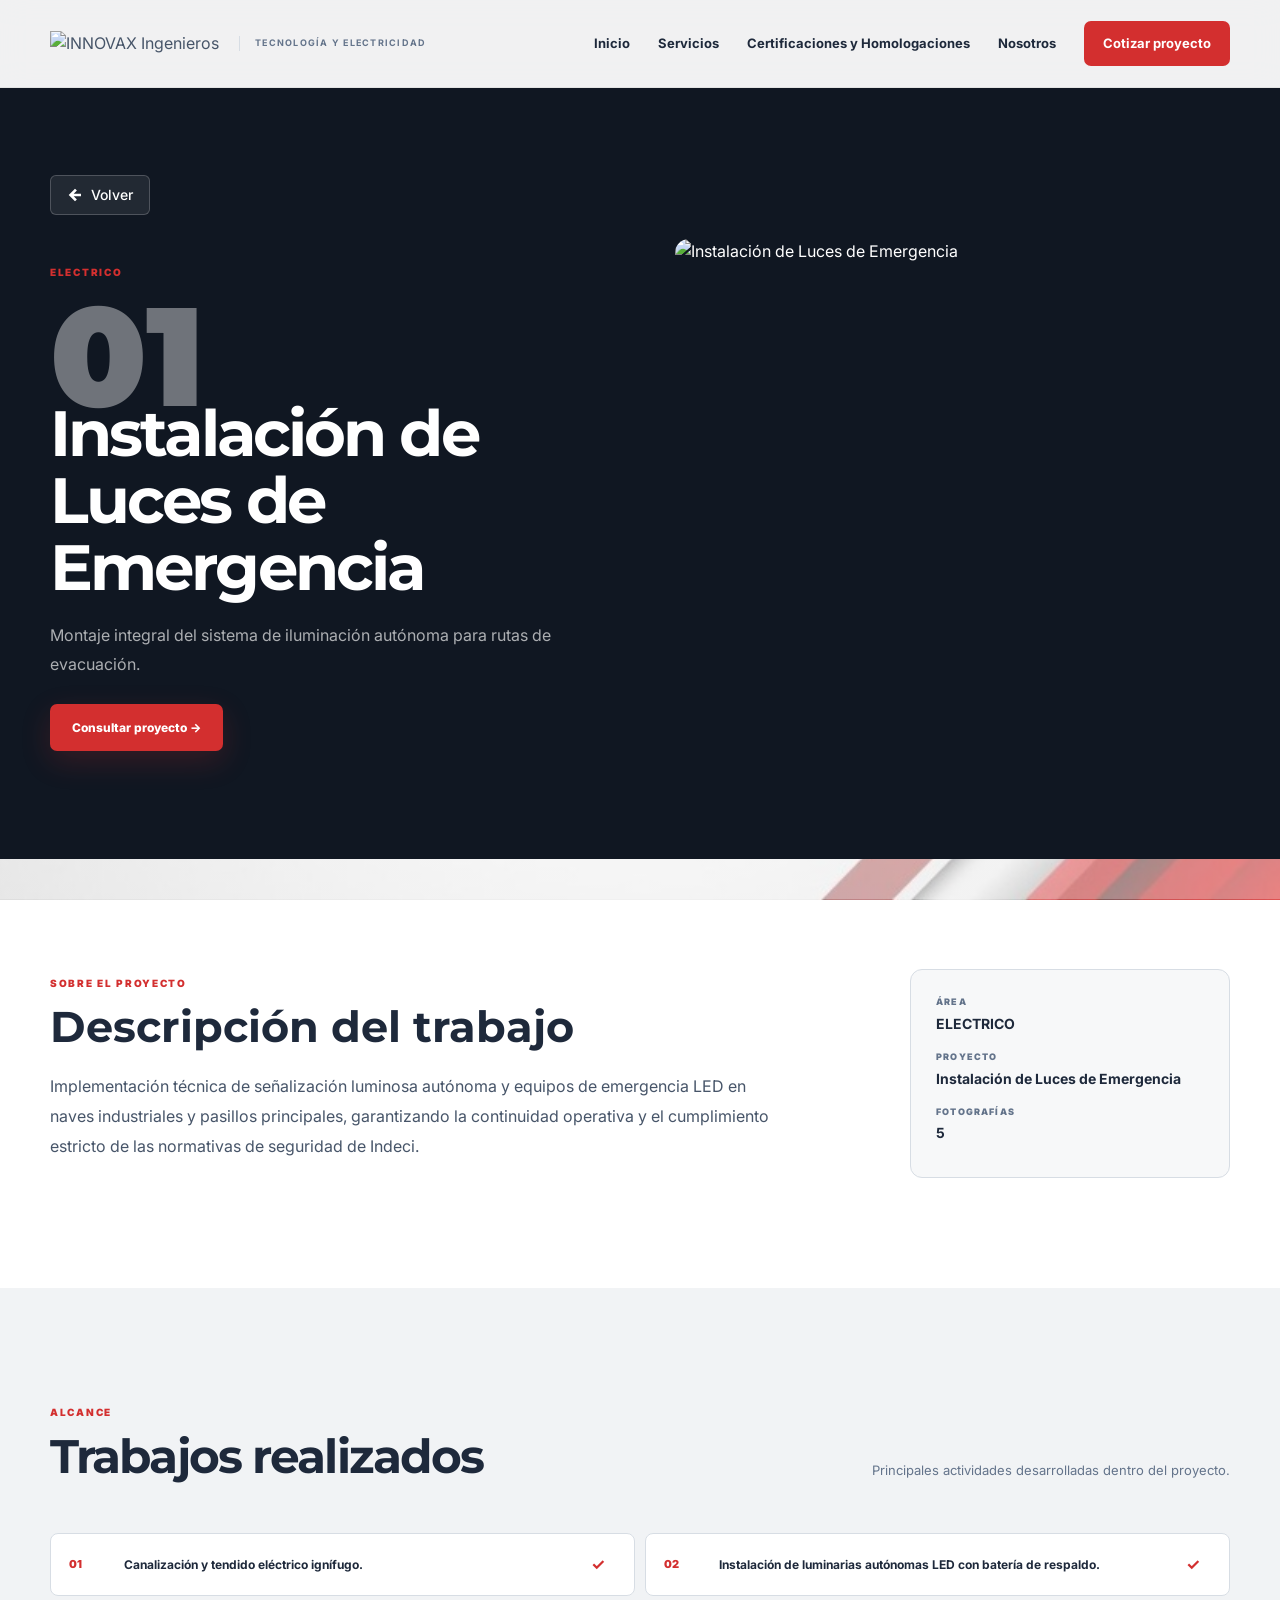
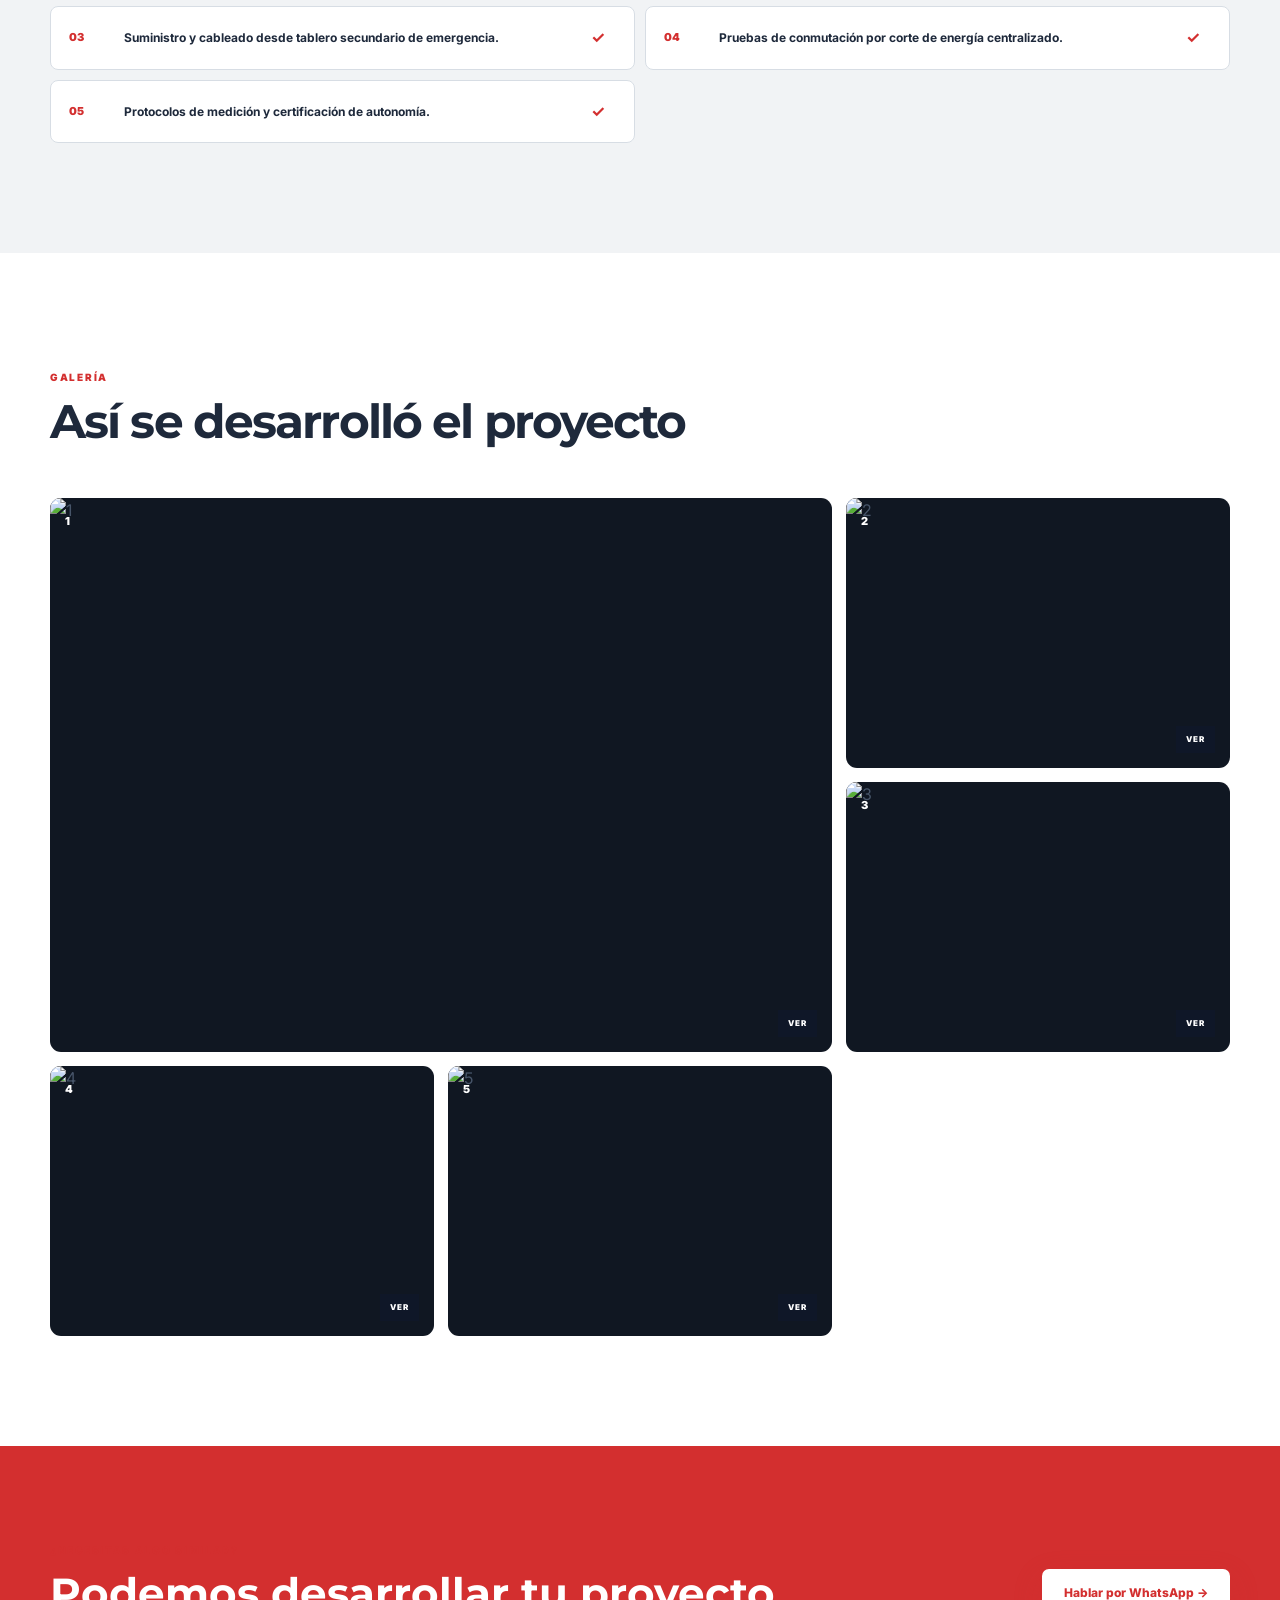
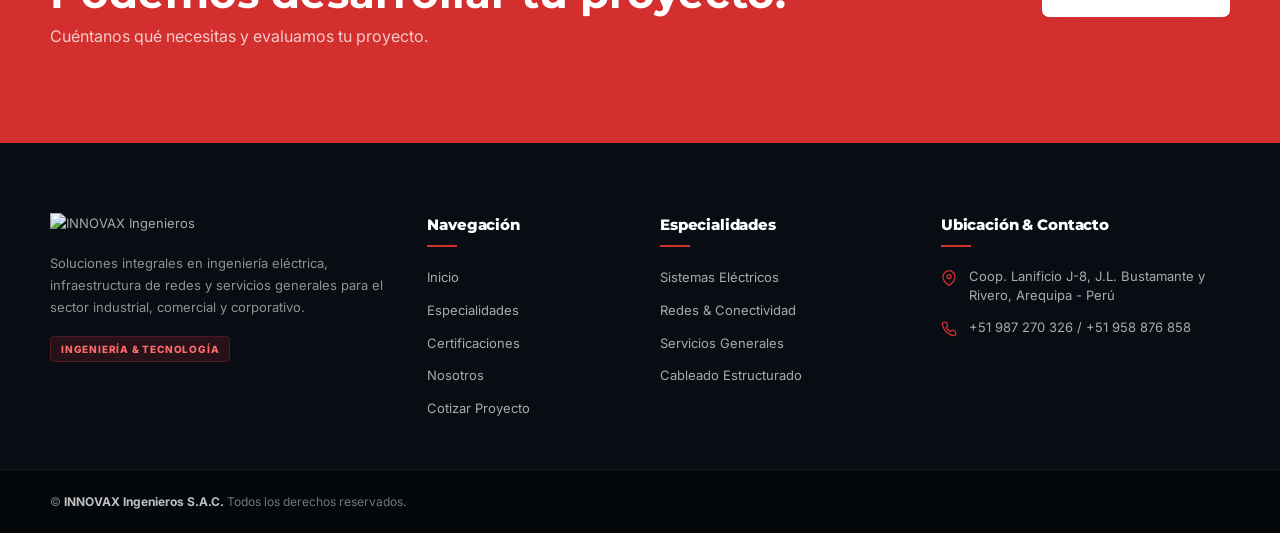
==== commit 06e0b27a: "Guardando cambios locales de version2 antes de cambiar de rama" ====
--- a/proyecto.html
+++ b/proyecto.html
@@ -1,45 +1,51 @@
+<!-- Sitio Web Oficial - Innovax Ingenieros 2026
+==============================================
+ *  Desarrollado y Diseñado por: [Andrea Alva Chávez / AVDER Digital Solutions]
+ *  Contacto: [+51 940 723 763]
+ *  Gmail: [avder.contact@gmail.com]
+ *  Tiktok - Instagram: [@avder.digital]
+ *  Fecha: 11/09/2026 
+ ==============================================-->
 <!DOCTYPE html>
 <html lang="es">
 <head>
-  <!-- Configuración de codificación de caracteres y escala de pantalla para diseño adaptable (Responsive) -->
+  <!-- Configuración de caracteres y vista adaptable para dispositivos móviles -->
   <meta charset="UTF-8">
   <meta name="viewport" content="width=device-width, initial-scale=1.0">
   
-  <!-- Título dinámico que se muestra en la pestaña del navegador -->
+  <!-- Título de la página y metadatos SEO -->
   <title>Proyecto | INNOVAX Ingenieros</title>
-  
-  <!-- Icono del sitio web (Favicon) -->
+
+  <!-- Favicon e inclusión de fuentes tipográficas externas -->
   <link rel="icon" href="assets/img/icono.png" type="image/png">
-  
-  <!-- Preconexión para optimizar la carga de fuentes tipográficas desde Google Fonts -->
   <link rel="preconnect" href="https://fonts.googleapis.com">
   <link rel="preconnect" href="https://fonts.gstatic.com" crossorigin>
-  
-  <!-- Carga de las familias tipográficas oficiales: Inter y Montserrat -->
   <link href="https://fonts.googleapis.com/css2?family=Inter:wght@400;500;600;700;800&family=Montserrat:wght@600;700;800;900&display=swap" rel="stylesheet">
   
-  <!-- Estilos globales de la página web -->
+  <!-- Hoja de estilos principal -->
   <link rel="stylesheet" href="css/style.css">
 </head>
 <body>
 
-<!-- ENCABEZADO PRINCIPAL (Barra de navegación del sitio) -->
+<!-- ==========================================
+     CABECERA Y NAVEGACIÓN PRINCIPAL
+     ========================================== -->
 <header class="site-header" id="header">
   <div class="container header-inner">
-    <!-- Logotipo principal que redirige al inicio -->
+    <!-- Logotipo principal de la empresa -->
     <a class="brand" href="index.html">
       <img src="assets/img/logo.png" alt="INNOVAX Ingenieros" class="brand-logo">
       <span class="brand-caption">TECNOLOGÍA Y ELECTRICIDAD</span>
     </a>
 
-    <!-- Botón hamburguesa para dispositivos móviles -->
+    <!-- Botón hamburguesa para la navegación móvil -->
     <button class="menu-toggle" id="menuToggle">
       <span></span>
       <span></span>
       <span></span>
     </button>
 
-    <!-- Menú principal de navegación con enlaces a secciones estratégicas -->
+    <!-- Menú de navegación principal con enlaces de ancla y vistas -->
     <nav class="main-nav" id="mainNav">
       <a href="index.html">Inicio</a>
       <a href="index.html#servicios">Servicios</a>
@@ -52,31 +58,33 @@
 
 <main>
 
-<!-- SECCIÓN HÉROE DEL DETALLE DEL PROYECTO (Encabezado dinámico) -->
+<!-- ==========================================
+     SECCIÓN HERO / ENCABEZADO DEL PROYECTO
+     ========================================== -->
 <section class="project-detail-hero">
   <div class="container">
-    <!-- Botón de retroceso para volver a la página o sección previa -->
+    <!-- Botón para retornar a la página o historial anterior -->
     <a href="javascript:history.back()" class="btn-back">
       <svg viewBox="0 0 24 24" width="18" height="18" fill="none" stroke="currentColor" stroke-width="2"><path d="M20 11H7.83l5.59-5.59L12 4l-8 8 8 8 1.41-1.41L7.83 13H20v-2z"/></svg>
       Volver
     </a>
 
-    <!-- Estructura principal con información del proyecto e imagen destacada -->
+    <!-- Distribución del detalle del proyecto -->
     <div class="project-detail-layout">
-      <!-- Textos e información técnica inyectados dinámicamente con JavaScript -->
+      <!-- Datos informativos y dinamizados vía JavaScript -->
       <div class="project-detail-copy">
         <span class="section-kicker" id="projectCategory">ELÉCTRICO</span>
         <span class="project-big-number" id="projectNumber">01</span>
         <h1 id="projectTitle">Proyecto</h1>
         <p id="projectIntro"></p>
 
-        <!-- Botón de conversión directa hacia WhatsApp con un mensaje predeterminado del proyecto -->
+        <!-- Botón de consulta directa por WhatsApp -->
         <a href="https://wa.me/51987270326" target="_blank" class="btn btn-primary" id="projectWhatsApp">
           Consultar proyecto →
         </a>
       </div>
 
-      <!-- Imagen representativa / destacada del proyecto -->
+      <!-- Imagen principal destacada del proyecto -->
       <div class="project-feature-image">
         <img id="projectMainImage" src="assets/electrico/luz-emerg2.jpeg" alt="Proyecto INNOVAX">
       </div>
@@ -84,16 +92,19 @@
   </div>
 </section>
 
-<!-- SECCIÓN DE INFORMACIÓN TÉCNICA Y DESCRIPCIÓN DEL PROYECTO -->
+<!-- ==========================================
+     SECCIÓN INFORMACIÓN GENERAL DEL PROYECTO
+     ========================================== -->
 <section class="section project-information">
   <div class="container project-info-grid">
+    <!-- Texto descriptivo del trabajo realizado -->
     <div>
       <span class="section-kicker">SOBRE EL PROYECTO</span>
       <h2>Descripción del trabajo</h2>
       <p id="projectDescription"></p>
     </div>
 
-    <!-- Panel lateral tipo Ficha Técnica con metadatos del proyecto -->
+    <!-- Ficha técnica del proyecto -->
     <aside class="project-data-box">
       <span>ÁREA</span>
       <strong id="projectArea">Eléctrico</strong>
@@ -107,7 +118,9 @@
   </div>
 </section>
 
-<!-- SECCIÓN DE ALCANCE Y ACTIVIDADES DESARROLLADAS -->
+<!-- ==========================================
+     SECCIÓN ALCANCE DE TRABAJOS
+     ========================================== -->
 <section class="section work-section">
   <div class="container">
     <div class="section-heading">
@@ -118,12 +131,14 @@
       <p>Principales actividades desarrolladas dentro del proyecto.</p>
     </div>
 
-    <!-- Contenedor donde JS inyectará la lista de tareas/alcances técnicos realizada -->
+    <!-- Lista de actividades generada dinámicamente -->
     <div class="work-list" id="projectWork"></div>
   </div>
 </section>
 
-<!-- SECCIÓN DE GALERÍA FOTOGRÁFICA DEL PROYECTO -->
+<!-- ==========================================
+     SECCIÓN GALERÍA DE IMÁGENES
+     ========================================== -->
 <section class="section project-gallery-section">
   <div class="container">
     <div class="section-heading">
@@ -133,12 +148,14 @@
       </div>
     </div>
 
-    <!-- Contenedor dinámico para renderizar la galería de fotos del proyecto -->
+    <!-- Rejilla de fotos del proyecto generada dinámicamente -->
     <div class="project-gallery" id="projectGallery"></div>
   </div>
 </section>
 
-<!-- SECCIÓN LLAMADO A LA ACCIÓN (CTA) FINAL -->
+<!-- ==========================================
+     SECCIÓN LLAMADO A LA ACCIÓN (CTA)
+     ========================================== -->
 <section class="detail-cta">
   <div class="container detail-cta-inner">
     <div>
@@ -147,7 +164,7 @@
       <p>Cuéntanos qué necesitas y evaluamos tu proyecto.</p>
     </div>
 
-    <!-- Enlace alternativo para contacto rápido por WhatsApp -->
+    <!-- Enlace directo para contacto secundario -->
     <a href="https://wa.me/51987270326" target="_blank" class="btn btn-primary" id="bottomWhatsApp">
       Hablar por WhatsApp →
     </a>
@@ -156,10 +173,12 @@
 
 </main>
 
-<!-- PIE DE PÁGINA (Footer general del sitio web) -->
+<!-- ==========================================
+     PIE DE PÁGINA / FOOTER
+     ========================================== -->
 <footer class="site-footer">
   <div class="container footer-inner">
-    <!-- Identidad corporativa en el pie de página -->
+    <!-- Columna 1: Identidad visual y descripción corporativa -->
     <div class="footer-col footer-brand-col">
       <img src="assets/img/logoblanco.png" alt="INNOVAX Ingenieros" class="footer-logo">
       <p class="footer-desc">
@@ -168,7 +187,7 @@
       <span class="footer-badge">Ingeniería & Tecnología</span>
     </div>
 
-    <!-- Enlaces de navegación rápida -->
+    <!-- Columna 2: Navegación rápida -->
     <div class="footer-col">
       <h4 class="footer-title">Navegación</h4>
       <ul class="footer-links">
@@ -180,7 +199,7 @@
       </ul>
     </div>
 
-    <!-- Enlaces con filtro dinámico por especialidad -->
+    <!-- Columna 3: Servicios y especialidades -->
     <div class="footer-col">
       <h4 class="footer-title">Especialidades</h4>
       <ul class="footer-links">
@@ -191,7 +210,7 @@
       </ul>
     </div>
 
-    <!-- Información técnica de ubicación y líneas telefónicas de atención -->
+    <!-- Columna 4: Información de contacto -->
     <div class="footer-col">
       <h4 class="footer-title">Ubicación & Contacto</h4>
       <ul class="footer-contact-list">
@@ -207,7 +226,7 @@
     </div>
   </div>
 
-  <!-- Derechos reservados y año dinámico -->
+  <!-- Derechos de autor y copyright -->
   <div class="footer-bottom">
     <div class="container footer-bottom-inner">
       <p class="copyright">
@@ -217,13 +236,15 @@
   </div>
 </footer>
 
-<!-- MODAL LIGHTBOX (Visualizador de fotos a pantalla completa) -->
+<!-- ==========================================
+     MODAL / LIGHTBOX PARA AMPLIACIÓN DE IMÁGENES
+     ========================================== -->
 <div class="image-lightbox" id="lightbox">
   <button id="lightboxClose" aria-label="Cerrar imagen">×</button>
   <img id="lightboxImage" src="" alt="">
 </div>
 
-<!-- Lógica JavaScript personalizada del proyecto -->
+<!-- Inclusión del script JavaScript principal -->
 <script src="js/main.js"></script>
 </body>
 </html>
--- a/css/style.css
+++ b/css/style.css
@@ -1,46 +1,53 @@
 /* ==========================================================================
-   VARIABLES GLOBALES Y PALETA DE COLORES (SISTEMA DE DISEÑO)
+   VARIABLES GLOBALES (:root)
+   Define los colores, sombras, fuentes y tamaños reutilizables en toda la web.
    ========================================================================== */
 :root {
-  --red: #d32f2f;
-  --red-hover: #b71c1c;
-  --red-light: rgba(211, 47, 47, .08);
-  --red-border: rgba(211, 47, 47, .25);
-  --dark: #101722;
-  --dark-2: #18212d;
-  --dark-3: #222d3a;
-  --bg: #f3f5f7;
-  --white: #ffffff;
-  --text: #1e293b;
-  --body: #475569;
-  --muted: #64748b;
-  --line: #d7dde4;
-  --container: 1180px;
-  --shadow: 0 15px 45px rgba(0, 0, 0, .08);
-}
-
-/* REGLAS BÁSICAS Y RESET DE MARGENES */
+  --red: #d32f2f;               /* Color rojo principal */
+  --red-hover: #b71c1c;         /* Color rojo al pasar el cursor (hover) */
+  --red-light: rgba(211, 47, 47, .08); /* Fondo rojo transparente */
+  --red-border: rgba(211, 47, 47, .25);/* Borde rojo transparente */
+  --dark: #101722;              /* Fondo oscuro principal */
+  --dark-2: #18212d;            /* Tono oscuro secundario */
+  --dark-3: #222d3a;            /* Tono oscuro terciario */
+  --bg: #f3f5f7;                /* Color de fondo general claro */
+  --white: #ffffff;             /* Color blanco */
+  --text: #1e293b;             /* Color de texto principal (oscuro) */
+  --body: #475569;             /* Color para texto de cuerpo / párrafos */
+  --muted: #64748b;            /* Color para texto secundario / atenua */
+  --line: #d7dde4;             /* Color para líneas divisoras y bordes */
+  --container: 1180px;         /* Ancho máximo del contenedor principal */
+  --shadow: 0 15px 45px rgba(0, 0, 0, .08); /* Sombra estándar para elementos */
+}
+
+/* ==========================================================================
+   REINICIO Y ESTILOS BASE (Reset & Base Styles)
+   ========================================================================== */
+
+/* Incluye padding y bordes dentro del cálculo del ancho total de los elementos */
 *,
 *::before,
 *::after {
   box-sizing: border-box;
 }
 
+/* Desplazamiento suave al hacer clic en enlaces ancla (#seccion) */
 html {
   scroll-behavior: smooth;
 }
 
+/* Estilos generales de la página */
 body {
   margin: 0;
   background: var(--bg);
   color: var(--body);
   font-family: Inter, Arial, sans-serif;
   line-height: 1.6;
-  overflow-x: hidden;
+  overflow-x: hidden; /* Evita el scroll horizontal indeseado */
   position: relative;
 }
 
-/* GLOW SUTIL ROJO EN LA PARTE SUPERIOR DEL FONDO */
+/* Pseudo-elemento para añadir un degradado de fondo sutil e inmóvil */
 body::before {
   content: "";
   position: fixed;
@@ -50,18 +57,20 @@
   background: radial-gradient(circle at 90% 10%, rgba(211, 47, 47, .055), transparent 30%);
 }
 
-/* REGLAS GENERALES PARA ELEMENTOS MULTIMEDIA Y ENLACES */
+/* Ajuste responsivo básico para imágenes */
 img {
   max-width: 100%;
   height: auto;
   display: block;
 }
 
+/* Quitar subrayado por defecto de los enlaces */
 a {
   text-decoration: none;
   color: inherit;
 }
 
+/* Heredar la fuente tipográfica en elementos de formulario */
 button,
 input,
 select,
@@ -69,20 +78,26 @@
   font: inherit;
 }
 
-/* CONTENEDOR ANCHO MÁXIMO CENTRALIZADO */
+/* ==========================================================================
+   LAYOUT Y ESTRUCTURA GENERAL
+   ========================================================================== */
+
+/* Contenedor centralizado para limitar el ancho del contenido */
 .container {
   width: min(var(--container), calc(100% - 48px));
   margin: 0 auto;
 }
 
-/* SECCIONES ESTÁNDAR */
+/* Espaciado vertical superior e inferior predeterminado para las secciones */
 .section {
   padding: 110px 0;
 }
 
 /* ==========================================================================
-   ESTILOS DE LA CABECERA Y NAVEGACIÓN (HEADER)
+   ENCABEZADO DE LA PÁGINA (Header / Navbar)
    ========================================================================== */
+
+/* Menú de navegación fijo en la parte superior */
 .site-header {
   position: fixed;
   top: 0;
@@ -91,17 +106,18 @@
   height: 88px;
   z-index: 1000;
   background: rgba(255, 255, 255, .94);
-  backdrop-filter: blur(15px);
+  backdrop-filter: blur(15px); /* Efecto de cristal esmerilado */
   border-bottom: 1px solid rgba(0, 0, 0, .06);
   transition: height .3s ease, box-shadow .3s ease, background-color .3s ease;
 }
 
-/* Estilo que toma el Header al hacer scroll hacia abajo */
+/* Estado del encabezado cuando el usuario hace scroll hacia abajo */
 .site-header.scrolled {
   height: 76px;
   box-shadow: 0 5px 25px rgba(0, 0, 0, .08);
 }
 
+/* Estructura interna del encabezado (Logo + Enlaces) */
 .header-inner {
   height: 100%;
   display: flex;
@@ -110,6 +126,7 @@
   gap: 30px;
 }
 
+/* Bloque del logo e identidad de marca */
 .brand {
   display: flex;
   align-items: center;
@@ -120,6 +137,7 @@
   width: 175px;
 }
 
+/* Texto o eslogan secundario junto al logo */
 .brand-caption {
   font-size: 9px;
   letter-spacing: .14em;
@@ -129,6 +147,7 @@
   border-left: 1px solid var(--line);
 }
 
+/* Navegación principal */
 .main-nav {
   display: flex;
   align-items: center;
@@ -146,6 +165,7 @@
   color: var(--red);
 }
 
+/* Botón destacado dentro del menú de navegación */
 .main-nav .nav-button {
   padding: 12px 19px;
   color: #fff;
@@ -159,7 +179,7 @@
   background: var(--red-hover);
 }
 
-/* Botón Menú Móvil */
+/* Botón Hamburguesa para dispositivos móviles (oculto en escritorio) */
 .menu-toggle {
   display: none;
   width: 44px;
@@ -170,6 +190,7 @@
   cursor: pointer;
 }
 
+/* Líneas internas del botón hamburguesa */
 .menu-toggle span {
   display: block;
   width: 20px;
@@ -179,8 +200,9 @@
 }
 
 /* ==========================================================================
-   SECCIÓN HÉROE PRINCIPAL (HERO SECTION)
+   SECCIÓN HERO (Banner Principal de Bienvenida)
    ========================================================================== */
+
 .hero {
   min-height: 760px;
   position: relative;
@@ -191,6 +213,7 @@
   background: var(--dark);
 }
 
+/* Carrusel de imágenes de fondo */
 .hero-slider {
   position: absolute;
   inset: 0;
@@ -206,17 +229,20 @@
   transition: opacity 1.2s ease, transform 7s ease;
 }
 
+/* Diapositiva activa del carrusel */
 .hero-slider .slide.active {
   opacity: 1;
   transform: scale(1);
 }
 
+/* Capa oscura superpuesta a las imágenes para resaltar el texto */
 .hero-overlay {
   position: absolute;
   inset: 0;
   background: linear-gradient(90deg, rgba(7, 12, 19, .94) 0%, rgba(7, 12, 19, .72) 48%, rgba(7, 12, 19, .28) 100%);
 }
 
+/* Trama / Patrón de cuadrícula transparente sobre el Hero */
 .hero-pattern {
   position: absolute;
   inset: 0;
@@ -234,6 +260,7 @@
   max-width: 760px;
 }
 
+/* Etiqueta superior pequeña sobre el título */
 .eyebrow {
   display: flex;
   align-items: center;
@@ -251,6 +278,7 @@
   background: var(--red);
 }
 
+/* Título principal con tamaño responsivo dinámico (clamp) */
 .hero h1 {
   margin: 0;
   color: #fff;
@@ -272,13 +300,14 @@
   line-height: 1.8;
 }
 
-/* BOTONES Y ACCIONES */
+/* Botones de acción del Hero */
 .hero-actions {
   display: flex;
   flex-wrap: wrap;
   gap: 12px;
 }
 
+/* Estilos de botones estándar */
 .btn {
   display: inline-flex;
   align-items: center;
@@ -312,6 +341,7 @@
   background: rgba(255, 255, 255, .08);
 }
 
+/* Puntos clave / Datos rápidos bajo el Hero */
 .hero-points {
   display: flex;
   gap: 35px;
@@ -335,6 +365,7 @@
   font-weight: 700;
 }
 
+/* Barra inferior del Hero */
 .hero-bottom {
   position: absolute;
   bottom: 0;
@@ -358,8 +389,10 @@
 }
 
 /* ==========================================================================
-   TITULARES Y SECCIONES COMUNES
+   TITULARES Y ENCABEZADOS DE SECCIÓN REUTILIZABLES
    ========================================================================== */
+
+/* Subtítulo rojo pequeño encima de títulos de sección */
 .section-kicker {
   display: inline-block;
   color: var(--red);
@@ -369,6 +402,7 @@
   margin-bottom: 12px;
 }
 
+/* Cabecera de sección en flexbox (Título a la izq, descripción a la der) */
 .section-heading {
   display: flex;
   align-items: flex-end;
@@ -395,6 +429,7 @@
   line-height: 1.8;
 }
 
+/* Variante de encabezado centrado */
 .centered {
   display: flex;
   flex-direction: column;
@@ -410,7 +445,10 @@
   margin: 0 auto;
 }
 
-/* INTRODUCCIÓN */
+/* ==========================================================================
+   SECCIÓN DE INTRODUCCIÓN
+   ========================================================================== */
+
 .intro {
   background: #fff;
 }
@@ -441,6 +479,7 @@
 /* ==========================================================================
    SECCIÓN DE SERVICIOS
    ========================================================================== */
+
 .services-section {
   position: relative;
   overflow: hidden;
@@ -453,6 +492,7 @@
   gap: 22px;
 }
 
+/* Tarjeta de servicio */
 .service-feature-card {
   background: #fff;
   border: 1px solid var(--line);
@@ -468,6 +508,7 @@
   box-shadow: 0 30px 60px rgba(0, 0, 0, .13);
 }
 
+/* Imagen de la tarjeta */
 .service-feature-image {
   height: 300px;
   position: relative;
@@ -485,6 +526,7 @@
   transform: scale(1.08);
 }
 
+/* Degradado inferior sobre la imagen */
 .service-feature-image::after {
   content: "";
   position: absolute;
@@ -492,6 +534,7 @@
   background: linear-gradient(transparent 50%, rgba(0, 0, 0, .5));
 }
 
+/* Número superpuesto en la imagen */
 .image-number {
   position: absolute;
   left: 20px;
@@ -528,6 +571,7 @@
   line-height: 1.75;
 }
 
+/* Etiquetas/Pills de tecnologías o categorías */
 .service-tags {
   display: flex;
   flex-wrap: wrap;
@@ -545,6 +589,7 @@
   font-weight: 700;
 }
 
+/* Enlace inferior de la tarjeta de servicio */
 .service-link {
   padding-top: 17px;
   border-top: 1px solid var(--line);
@@ -565,11 +610,15 @@
   transform: translateX(7px);
 }
 
-/* PROYECTOS */
+/* ==========================================================================
+   SECCIÓN DE PROYECTOS / PORTAFOLIO
+   ========================================================================== */
+
 .projects-section {
   background: #fff;
 }
 
+/* Disposición tipo cuadrícula con dimensiones variadas */
 .projects-grid {
   display: grid;
   grid-template-columns: 1.5fr 1fr 1fr;
@@ -632,8 +681,9 @@
 }
 
 /* ==========================================================================
-   SECCIÓN DE CERTIFICACIONES V2 (VIDEO DE FONDO)
+   SECCIÓN DE CERTIFICACIONES V2 (Con Video de Fondo)
    ========================================================================== */
+
 .certs-showcase-v2 {
   position: relative;
   overflow: hidden;
@@ -641,6 +691,7 @@
   clip-path: inset(0 0 0 0);
 }
 
+/* Video fijo de fondo */
 .cert-bg-video {
   position: fixed;
   top: 0;
@@ -670,6 +721,1921 @@
   gap: 8px;
   border-radius: 50px;
   font-size: 11px;
+  letter-spacing: 0.1em;
+  margin-bottom: 20px;
+  background: rgba(220, 38, 38, 0.9) !important;
+  color: #ffffff !important;
+  border: 1px solid #ef4444 !important;
+  box-shadow: 0 4px 12px rgba(0, 0, 0, 0.3) !important;
+  font-weight: 800 !important;
+  padding: 8px 18px !important;
+}
+
+.certs-showcase-v2 h2 {
+  color: #ffffff !important;
+  text-shadow: 0 2px 8px rgba(0, 0, 0, 0.8) !important;
+}
+
+.certs-showcase-v2 p {
+  color: #f1f5f9 !important;
+  text-shadow: 0 1px 4px rgba(0, 0, 0, 0.7) !important;
+}
+
+.certs-grid-v2 {
+  display: grid;
+  grid-template-columns: repeat(3, 1fr);
+  gap: 24px;
+  margin-top: 40px;
+}
+
+/* Tarjeta individual de certificación */
+.cert-card-v2 {
+  position: relative;
+  background: #ffffff;
+  border-radius: 16px;
+  overflow: hidden;
+  box-shadow: 0 10px 30px rgba(0,0,0,0.15);
+  cursor: pointer;
+  display: flex;
+  flex-direction: column;
+  transition: transform 0.3s ease, box-shadow 0.3s ease;
+}
+
+.cert-card-v2:hover {
+  transform: translateY(-8px);
+  box-shadow: 0 20px 40px rgba(0,0,0,0.25);
+}
+
+/* Cinta decorativa superior derecha (Ribbon) */
+.cert-ribbon {
+  position: absolute;
+  top: -10px;
+  right: -10px;
+  width: 100px;
+  height: 100px;
+  overflow: hidden;
+  z-index: 10;
+  pointer-events: none;
+}
+
+.cert-ribbon span {
+  position: absolute;
+  display: block;
+  width: 140px;
+  padding: 5px 0;
+  background-color: var(--red);
+  box-shadow: 0 3px 10px rgba(0,0,0,0.2);
+  color: #ffffff;
+  font-size: 8px;
+  font-weight: 900;
+  letter-spacing: 0.1em;
+  text-transform: uppercase;
+  text-align: center;
+  left: -15px;
+  top: 25px;
+  transform: rotate(45deg);
+}
+
+/* Insignia / Círculo flotante */
+.cert-badge-floating {
+  position: absolute;
+  top: 12px;
+  left: 12px;
+  z-index: 5;
+  width: 36px;
+  height: 36px;
+  border-radius: 50%;
+  background: linear-gradient(135deg, #d32f2f, #9a0007);
+  color: #ffffff;
+  display: flex;
+  align-items: center;
+  justify-content: center;
+  box-shadow: 0 4px 12px rgba(211, 47, 47, 0.4), inset 0 1px 2px rgba(255, 255, 255, 0.5);
+  border: 2px solid #ffffff;
+  transition: transform 0.3s ease;
+}
+
+/* Variante dorada de la insignia */
+.cert-badge-floating.gold-theme {
+  background: linear-gradient(135deg, #d4af37, #aa7c11);
+  box-shadow: 0 4px 12px rgba(212, 175, 55, 0.4), inset 0 1px 2px rgba(255, 255, 255, 0.6);
+}
+
+.cert-card-v2:hover .cert-badge-floating {
+  transform: scale(1.15) rotate(12deg);
+}
+
+/* Vista previa de imagen del certificado */
+.cert-preview-box {
+  position: relative;
+  height: 200px;
+  width: 100%;
+  overflow: hidden;
+  background: #f1f5f9;
+}
+
+.cert-preview-box img {
+  width: 100%;
+  height: 100%;
+  object-fit: cover;
+  transition: transform 0.5s ease;
+}
+
+.cert-card-v2:hover .cert-preview-box img {
+  transform: scale(1.05);
+}
+
+/* Botón flotante de lupa / zoom sobre la vista previa */
+.cert-zoom-tag {
+  position: absolute;
+  top: 12px;
+  right: 12px;
+  background: rgba(15, 23, 42, 0.85);
+  color: #ffffff;
+  padding: 6px 12px;
+  border-radius: 20px;
+  font-size: 11px;
+  font-weight: 600;
+  display: flex;
+  align-items: center;
+  gap: 6px;
+  backdrop-filter: blur(4px);
+  z-index: 2;
+}
+
+.cert-body-v2 {
+  padding: 24px;
+  display: flex;
+  flex-direction: column;
+  flex-grow: 1;
+}
+
+.cert-tags-v2 {
+  display: flex;
+  flex-wrap: wrap;
+  gap: 8px;
+  margin-bottom: 12px;
+}
+
+.cert-tags-v2 span {
+  padding: 4px 10px;
+  border-radius: 6px;
+  font-size: 11px;
+  text-transform: uppercase;
+}
+
+.cert-tags-v2 .tag-red {
+  background: #ffffff !important;
+  color: #dc2626 !important;
+  border: 1px solid #dc2626 !important;
+  font-weight: 800 !important;
+  box-shadow: 0 2px 5px rgba(0, 0, 0, 0.08) !important;
+}
+
+.cert-tags-v2 .tag-gray {
+  background: #f8fafc !important;
+  color: #1e293b !important;
+  border: 1px solid #cbd5e1 !important;
+  font-weight: 700 !important;
+}
+
+.cert-body-v2 h3 {
+  font-family: Montserrat, sans-serif;
+  font-size: 18px;
+  line-height: 1.3;
+  margin: 0 0 10px 0;
+  color: #0f172a !important;
+  font-weight: 800 !important;
+}
+
+.cert-body-v2 p {
+  font-size: 13px;
+  line-height: 1.6;
+  margin: 0 0 20px 0;
+  flex-grow: 1;
+  color: #334155 !important;
+  font-weight: 500 !important;
+}
+
+.cert-footer-v2 {
+  display: flex;
+  align-items: center;
+  justify-content: space-between;
+  border-top: 1px solid #e2e8f0;
+  padding-top: 14px;
+  margin-top: auto;
+}
+
+.status-live {
+  font-size: 11px;
   font-weight: 800;
+  color: #16a34a;
+  letter-spacing: 0.05em;
+}
+
+.cert-link-btn {
+  font-size: 12px;
+  font-weight: 700;
+  color: var(--red);
+}
+
+/* ==========================================================================
+   SECCIÓN PROCESO DE TRABAJO (Tech Process)
+   ========================================================================== */
+
+.process-section {
+  background: var(--dark);
+  position: relative;
+  overflow: hidden;
+}
+
+/* Patrón de fondo técnico (cuadrícula + resplandor) */
+.process-section::before {
+  content: "";
+  position: absolute;
+  inset: 0;
+  background-image: 
+    radial-gradient(circle at 50% 0%, rgba(211, 47, 47, 0.12), transparent 70%),
+    linear-gradient(90deg, rgba(255, 255, 255, 0.03) 1px, transparent 1px),
+    linear-gradient(rgba(255, 255, 255, 0.03) 1px, transparent 1px);
+  background-size: 100% 100%, 40px 40px, 40px 40px;
+  pointer-events: none;
+}
+
+.process-section .section-heading h2 {
+  color: #ffffff;
+}
+
+.process-section .section-heading > p {
+  color: rgba(255, 255, 255, 0.65);
+}
+
+.process-grid-tech {
+  display: grid;
+  grid-template-columns: repeat(4, 1fr);
+  gap: 20px;
+  position: relative;
+  margin-top: 50px;
+}
+
+/* Línea conectora entre los pasos del proceso */
+.process-grid-tech::after {
+  content: "";
+  position: absolute;
+  top: 36px;
+  left: 10%;
+  right: 10%;
+  height: 2px;
+  background: linear-gradient(90deg, 
+    rgba(211, 47, 47, 0.2) 0%, 
+    rgba(211, 47, 47, 0.8) 50%, 
+    rgba(211, 47, 47, 0.2) 100%
+  );
+  z-index: 1;
+}
+
+/* Tarjetas individuales para cada paso */
+.tech-step-card {
+  position: relative;
+  z-index: 2;
+  background: rgba(24, 33, 45, 0.7);
+  backdrop-filter: blur(12px);
+  border: 1px solid rgba(255, 255, 255, 0.08);
+  border-radius: 14px;
+  padding: 24px;
+  display: flex;
+  flex-direction: column;
+  justify-content: space-between;
+  transition: transform 0.35s cubic-bezier(0.4, 0, 0.2, 1), border-color 0.35s cubic-bezier(0.4, 0, 0.2, 1), box-shadow 0.35s cubic-bezier(0.4, 0, 0.2, 1), background 0.35s cubic-bezier(0.4, 0, 0.2, 1);
+  box-shadow: 0 10px 30px rgba(0, 0, 0, 0.2);
+}
+
+.tech-step-card:hover {
+  transform: translateY(-8px);
+  border-color: rgba(211, 47, 47, 0.5);
+  box-shadow: 0 20px 40px rgba(0, 0, 0, 0.4), 0 0 20px rgba(211, 47, 47, 0.15);
+  background: rgba(30, 41, 56, 0.85);
+}
+
+.step-header {
+  display: flex;
+  align-items: center;
+  justify-content: space-between;
+  margin-bottom: 20px;
+}
+
+.step-badge {
+  font-family: Montserrat, sans-serif;
+  font-size: 14px;
+  font-weight: 900;
+  color: var(--red);
+  background: rgba(211, 47, 47, 0.12);
+  border: 1px solid rgba(211, 47, 47, 0.3);
+  padding: 4px 10px;
+  border-radius: 6px;
+  letter-spacing: 0.05em;
+}
+
+.step-icon {
+  width: 42px;
+  height: 42px;
+  border-radius: 10px;
+  background: rgba(255, 255, 255, 0.05);
+  border: 1px solid rgba(255, 255, 255, 0.1);
+  display: grid;
+  place-items: center;
+  color: #ffffff;
+  transition: background 0.3s ease, border-color 0.3s ease, box-shadow 0.3s ease, color 0.3s ease;
+}
+
+.tech-step-card:hover .step-icon {
+  background: var(--red);
+  border-color: var(--red);
+  box-shadow: 0 0 15px rgba(211, 47, 47, 0.5);
+  color: #ffffff;
+}
+
+.step-body h3 {
+  color: #ffffff;
+  font-family: Montserrat, sans-serif;
+  font-size: 18px;
+  font-weight: 700;
+  margin: 0 0 10px 0;
+  letter-spacing: -0.01em;
+}
+
+.step-body p {
+  color: rgba(255, 255, 255, 0.6);
+  font-size: 12px;
+  line-height: 1.65;
+  margin: 0 0 20px 0;
+}
+
+.step-footer {
+  display: flex;
+  align-items: center;
+  justify-content: space-between;
+  border-top: 1px solid rgba(255, 255, 255, 0.06);
+  padding-top: 14px;
+}
+
+.status-tag {
+  font-size: 10px;
+  font-weight: 800;
+  letter-spacing: 0.08em;
+  text-transform: uppercase;
+  color: rgba(255, 255, 255, 0.4);
+  transition: color 0.3s ease;
+}
+
+.tech-step-card:hover .status-tag {
+  color: rgba(255, 255, 255, 0.9);
+}
+
+.connector-dot {
+  width: 8px;
+  height: 8px;
+  border-radius: 50%;
+  background: rgba(255, 255, 255, 0.2);
+  transition: background 0.3s ease, box-shadow 0.3s ease;
+}
+
+.tech-step-card:hover .connector-dot {
+  background: var(--red);
+  box-shadow: 0 0 8px var(--red);
+}
+
+/* ==========================================================================
+   SECCIÓN SOBRE NOSOTROS (About)
+   ========================================================================== */
+
+.about-section {
+  background: #fff;
+}
+
+.about-grid {
+  display: grid;
+  grid-template-columns: 1fr 1fr;
+  gap: 90px;
+  align-items: center;
+}
+
+.about-image-wrap {
+  position: relative;
+}
+
+.about-image-wrap > img {
+  width: 100%;
+  height: 570px;
+  object-fit: cover;
+  border-radius: 14px;
+}
+
+/* Tarjeta flotante sobre la imagen de "Sobre Nosotros" */
+.about-badge {
+  position: absolute;
+  left: -20px;
+  bottom: 25px;
+  background: var(--red);
   color: #fff;
+  padding: 20px 24px;
+  border-radius: 8px;
+  box-shadow: 0 15px 30px rgba(211, 47, 47, .25);
+}
+
+.about-badge strong {
+  display: block;
+  font-family: Montserrat, sans-serif;
+  font-size: 21px;
+}
+
+.about-badge span {
+  display: block;
+  font-size: 10px;
+  opacity: .8;
+}
+
+.about-copy h2 {
+  margin: 0 0 20px;
+  color: var(--text);
+  font-family: Montserrat, sans-serif;
+  font-size: 43px;
+  line-height: 1.1;
+}
+
+.about-copy p {
+  line-height: 1.85;
+}
+
+.about-copy ul {
+  list-style: none;
+  padding: 0;
+  margin: 25px 0;
+}
+
+.about-copy li {
+  display: flex;
+  gap: 10px;
+  margin: 12px 0;
+  font-size: 13px;
+}
+
+.about-copy li b {
+  color: var(--red);
+}
+
+/* ==========================================================================
+   SECCIÓN DE CONTACTO Y FORMULARIO
+   ========================================================================== */
+
+.contact-section {
+  background: linear-gradient(135deg, #e9edf1, #f8f9fa);
+}
+
+.contact-grid {
+  display: grid;
+  grid-template-columns: .9fr 1.1fr;
+  gap: 80px;
+  align-items: flex-start;
+}
+
+.contact-copy h2 {
+  margin: 0 0 18px;
+  color: var(--text);
+  font-family: Montserrat, sans-serif;
+  font-size: 45px;
+  line-height: 1.08;
+}
+
+.contact-copy > p {
+  max-width: 500px;
+  line-height: 1.8;
+}
+
+.contact-details {
+  margin-top: 30px;
+}
+
+.contact-details > * {
+  display: block;
+  padding: 16px 0;
+  border-bottom: 1px solid var(--line);
+}
+
+.contact-details span {
+  display: block;
+  color: var(--muted);
+  font-size: 9px;
+  font-weight: 900;
+  letter-spacing: .13em;
+}
+
+.contact-details strong {
+  display: block;
+  color: var(--text);
+  margin-top: 3px;
+  font-size: 13px;
+}
+
+/* Mapa incrustado de Google Maps */
+.map-container {
+  height: 220px;
+  margin-top: 15px;
+  border-radius: 10px;
+  overflow: hidden;
+}
+
+.map-container iframe {
+  width: 100%;
+  height: 100%;
+  border: 0;
+}
+
+/* Formulario moderno */
+.contact-form.modern-form {
+  background: #ffffff;
+  padding: 32px;
+  border-radius: 16px;
+  border: 1px solid rgba(215, 221, 228, 0.7);
+  box-shadow: 0 20px 40px rgba(16, 23, 34, 0.06);
+  display: flex;
+  flex-direction: column;
+  gap: 18px;
+  align-self: flex-start;
+}
+
+.modern-form .form-header {
+  margin-bottom: 6px;
+  border-bottom: 1px solid var(--line);
+  padding-bottom: 12px;
+}
+
+.modern-form .form-header h3 {
+  margin: 0;
+  color: var(--text);
+  font-family: Montserrat, sans-serif;
+  font-size: 20px;
+  font-weight: 800;
+  letter-spacing: -0.02em;
+}
+
+.modern-form .form-header p {
+  margin: 4px 0 0;
+  color: var(--muted);
+  font-size: 13px;
+}
+
+.modern-form .form-row {
+  display: grid;
+  grid-template-columns: 1fr 1fr;
+  gap: 16px;
+}
+
+.modern-form .input-group {
+  display: flex;
+  flex-direction: column;
+  gap: 6px;
+}
+
+.modern-form label {
+  color: var(--text);
+  font-size: 12px;
+  font-weight: 700;
+  letter-spacing: 0.02em;
+}
+
+.modern-form .input-wrapper {
+  position: relative;
+  display: flex;
+  align-items: center;
+}
+
+/* Iconos dentro de los campos de texto */
+.modern-form .input-wrapper svg {
+  position: absolute;
+  left: 14px;
+  color: var(--muted);
+  transition: color 0.25s ease;
+  pointer-events: none;
+}
+
+.modern-form .textarea-wrapper svg {
+  top: 14px;
+}
+
+/* Estilos de inputs, selects y textareas */
+.modern-form input,
+.modern-form select,
+.modern-form textarea {
+  width: 100%;
+  padding: 12px 14px 12px 42px;
+  font-size: 14px;
+  font-weight: 500;
+  color: var(--text);
+  background: #f8fafc;
+  border: 1.5px solid #e2e8f0;
+  border-radius: 8px;
+  outline: none;
+  transition: border-color 0.25s ease, background-color 0.25s ease, box-shadow 0.25s ease;
+  box-sizing: border-box;
+}
+
+.modern-form select {
+  appearance: none;
+  cursor: pointer;
+  background-image: url("data:image/svg+xml,%3Csvg xmlns='http://www.w3.org/2000/svg' width='16' height='16' viewBox='0 0 24 24' fill='none' stroke='%2364748b' stroke-width='2' stroke-linecap='round' stroke-linejoin='round'%3E%3Cpolyline points='6 9 12 15 18 9'%3E%3C/polyline%3E%3C/svg%3E");
+  background-repeat: no-repeat;
+  background-position: right 14px center;
+  padding-right: 38px;
+}
+
+.modern-form textarea {
+  resize: vertical;
+  min-height: 90px;
+}
+
+.modern-form input:hover,
+.modern-form select:hover,
+.modern-form textarea:hover {
+  border-color: #cbd5e1;
+  background: #ffffff;
+}
+
+/* Estado de enfoque (focus) en campos de formulario */
+.modern-form input:focus,
+.modern-form select:focus,
+.modern-form textarea:focus {
+  background: #ffffff;
+  border-color: var(--red);
+  box-shadow: 0 0 0 4px rgba(211, 47, 47, 0.12);
+}
+
+.modern-form .input-wrapper:focus-within svg {
+  color: var(--red);
+}
+
+/* Botón de envío del formulario */
+.modern-form .btn-submit {
+  display: inline-flex;
+  align-items: center;
+  justify-content: center;
+  gap: 10px;
+  padding: 14px 24px;
+  font-size: 14px;
+  font-weight: 700;
+  border-radius: 8px;
+  background: var(--red);
+  color: #ffffff;
+  border: none;
+  cursor: pointer;
+  transition: background-color 0.3s cubic-bezier(0.4, 0, 0.2, 1), transform 0.3s cubic-bezier(0.4, 0, 0.2, 1), box-shadow 0.3s cubic-bezier(0.4, 0, 0.2, 1);
+  box-shadow: 0 8px 20px rgba(211, 47, 47, 0.25);
+  margin-top: 4px;
+}
+
+.modern-form .btn-submit:hover {
+  background: var(--red-hover);
+  transform: translateY(-2px);
+  box-shadow: 0 12px 24px rgba(211, 47, 47, 0.35);
+}
+
+.modern-form .btn-submit svg {
+  transition: transform 0.25s ease;
+}
+
+.modern-form .btn-submit:hover svg {
+  transform: translateX(4px);
+}
+
+/* Mensajes de estado de envío (Éxito / Error) */
+.form-status {
+  font-size: 12px;
+  margin: 0;
+}
+
+.form-status.ok {
+  color: #198754;
+}
+
+.form-status.err {
+  color: var(--red);
+}
+
+/* Campo trampa antispam (Honeypot) - Oculto totalmente para los usuarios */
+.hp-field {
+  position: absolute !important;
+  left: -9999px !important;
+  opacity: 0 !important;
+  pointer-events: none !important;
+}
+
+/* ==========================================================================
+   PÁGINAS INTERNAS - DETALLE DE SERVICIO
+   ========================================================================== */
+
+.service-page-hero {
+  padding: 180px 0 100px;
+  background-color: var(--dark);
+  background-size: cover;
+  background-position: center;
+  background-repeat: no-repeat;
+  color: #fff;
+  position: relative;
+  overflow: hidden;
+}
+
+.service-page-hero .hero-overlay {
+  position: absolute;
+  inset: 0;
+  background: linear-gradient(90deg, rgba(7, 12, 19, 0.92) 0%, rgba(7, 12, 19, 0.70) 50%, rgba(7, 12, 19, 0.30) 100%);
+  z-index: 1;
+}
+
+.service-page-hero .hero-pattern {
+  position: absolute;
+  inset: 0;
+  z-index: 1;
+  opacity: 0.12;
+  background-image: linear-gradient(rgba(255, 255, 255, 0.08) 1px, transparent 1px), linear-gradient(90deg, rgba(255, 255, 255, 0.08) 1px, transparent 1px);
+  background-size: 70px 70px;
+}
+
+.service-hero-content {
+  position: relative;
+  z-index: 2;
+}
+
+/* Círculo decorativo gigante al fondo */
+.service-page-hero::after {
+  content: "";
+  position: absolute;
+  width: 500px;
+  height: 500px;
+  right: -200px;
+  top: -250px;
+  border: 1px solid rgba(211, 47, 47, .35);
+  border-radius: 50%;
+  z-index: 1;
+}
+
+/* Número numérico gigante de fondo */
+.service-page-number {
+  color: rgba(255, 255, 255, 0.50);
+  font-family: Montserrat, sans-serif;
+  font-size: 150px;
+  font-weight: 900;
+  line-height: .7;
+  margin-bottom: 20px;
+}
+
+.service-page-hero h1 {
+  position: relative;
+  z-index: 2;
+  margin: 0 0 15px;
+  font-family: Montserrat, sans-serif;
+  font-size: clamp(48px, 7vw, 82px);
+  line-height: 1;
+  letter-spacing: -.05em;
+}
+
+.service-page-hero p {
+  position: relative;
+  z-index: 2;
+  max-width: 650px;
+  color: rgba(255, 255, 255, .85);
+  font-size: 16px;
+  line-height: 1.8;
+}
+
+.service-intro-section {
+  background: #fff;
+}
+
+.service-intro-grid {
+  display: grid;
+  grid-template-columns: 1fr 1fr;
+  gap: 90px;
+  align-items: center;
+}
+
+.service-intro-grid h2 {
+  margin: 0;
+  color: var(--text);
+  font-family: Montserrat, sans-serif;
+  font-size: 43px;
+  line-height: 1.08;
+}
+
+.service-intro-grid > p {
+  margin: 0;
+  font-size: 15px;
+  line-height: 1.9;
+}
+
+/* Proyectos relacionados con el servicio */
+.service-projects-section {
+  background: #f0f3f5;
+}
+
+.service-projects-grid {
+  display: grid;
+  grid-template-columns: repeat(2, 1fr);
+  gap: 25px;
+}
+
+.service-project-card {
+  display: grid;
+  grid-template-columns: 42% 58%;
+  min-height: 340px;
+  background: #fff;
+  border: 1px solid var(--line);
+  border-radius: 14px;
+  overflow: hidden;
+  box-shadow: 0 10px 35px rgba(0, 0, 0, .05);
+  transition: transform .4s ease, box-shadow .4s ease;
+}
+
+.service-project-card:hover {
+  transform: translateY(-7px);
+  box-shadow: 0 20px 50px rgba(0, 0, 0, .1);
+}
+
+.service-project-image {
+  position: relative;
+  overflow: hidden;
+}
+
+.service-project-image img {
+  width: 100%;
+  height: 100%;
+  object-fit: cover;
+  transition: transform .7s ease;
+}
+
+.service-project-card:hover .service-project-image img {
+  transform: scale(1.08);
+}
+
+.project-number {
+  position: absolute;
+  left: 15px;
+  top: 15px;
+  padding: 7px 9px;
+  background: rgba(15, 23, 42, .85);
+  color: #fff;
+  font-size: 10px;
+  font-weight: 900;
+}
+
+.service-project-content {
+  padding: 27px;
+  display: flex;
+  flex-direction: column;
+}
+
+.project-category {
+  color: var(--red);
+  font-size: 9px;
+  letter-spacing: .14em;
+  font-weight: 900;
+}
+
+.service-project-content h3 {
+  margin: 9px 0 12px;
+  color: var(--text);
+  font-family: Montserrat, sans-serif;
+  font-size: 22px;
+  line-height: 1.2;
+}
+
+.service-project-content p {
+  margin: 0;
+  font-size: 12px;
+  line-height: 1.75;
+}
+
+.project-photo-count {
+  margin-top: auto;
+  padding: 12px 0;
+  color: var(--muted);
+  font-size: 10px;
+  border-top: 1px solid var(--line);
+}
+
+.project-photo-count span {
+  color: var(--red);
+  font-weight: 900;
+  font-size: 15px;
+}
+
+.project-detail-link {
+  display: flex;
+  justify-content: space-between;
+  align-items: center;
+  color: var(--red);
+  font-size: 11px;
+  font-weight: 900;
+}
+
+.project-detail-link b {
+  font-size: 19px;
+  transition: transform .3s ease;
+}
+
+.service-project-card:hover .project-detail-link b {
+  transform: translateX(6px);
+}
+
+/* Tarjetas de capacidades / características del servicio */
+.capabilities-section {
+  background: #fff;
+}
+
+.capabilities-grid {
+  display: grid;
+  grid-template-columns: repeat(4, 1fr);
+  gap: 12px;
+}
+
+.capability-card {
+  min-height: 130px;
+  padding: 20px;
+  border: 1px solid var(--line);
+  border-radius: 10px;
+  background: #fafbfc;
+  display: flex;
+  flex-direction: column;
+  justify-content: space-between;
+  transition: border-color .3s ease, transform .3s ease;
+}
+
+.capability-card:hover {
+  border-color: var(--red-border);
+  transform: translateY(-4px);
+}
+
+.capability-card span {
+  color: var(--red);
+  font-size: 10px;
+  font-weight: 900;
+}
+
+.capability-card strong {
+  color: var(--text);
+  font-size: 13px;
+}
+
+/* ==========================================================================
+   PÁGINAS INTERNAS - DETALLE DE PROYECTO
+   ========================================================================== */
+
+.project-detail-hero {
+  padding: 175px 0 90px;
+  background: var(--dark);
+  color: #fff;
+}
+
+.project-detail-layout {
+  display: grid;
+  grid-template-columns: 1fr 1fr;
+  gap: 70px;
+  align-items: center;
+}
+
+.project-detail-copy {
+  position: relative;
+}
+
+.project-big-number {
+  display: block;
+  margin: 15px 0 -5px;
+  color: rgba(255, 255, 255, 0.40);
+  font-family: Montserrat, sans-serif;
+  font-size: 140px;
+  line-height: .7;
+  font-weight: 900;
+}
+
+.project-detail-copy h1 {
+  position: relative;
+  margin: 0 0 20px;
+  font-family: Montserrat, sans-serif;
+  font-size: clamp(40px, 5vw, 65px);
+  line-height: 1.05;
+  letter-spacing: -.045em;
+}
+
+.project-detail-copy p {
+  color: rgba(255, 255, 255, .65);
+  line-height: 1.8;
+  margin-bottom: 25px;
+}
+
+.project-feature-image {
+  height: 530px;
+  border-radius: 14px;
+  overflow: hidden;
+}
+
+.project-feature-image img {
+  width: 100%;
+  height: 100%;
+  object-fit: cover;
+}
+
+/* Ficha técnica e información del proyecto */
+.project-information {
+  background: #fff;
+}
+
+.project-info-grid {
+  display: grid;
+  grid-template-columns: 1fr 320px;
+  gap: 80px;
+}
+
+.project-info-grid h2 {
+  margin: 0 0 20px;
+  font-family: Montserrat, sans-serif;
+  font-size: 43px;
+  line-height: 1.1;
+  color: var(--text);
+}
+
+.project-info-grid > div > p {
+  max-width: 720px;
+  line-height: 1.9;
+}
+
+/* Caja lateral de datos clave */
+.project-data-box {
+  display: flex;
+  flex-direction: column;
+  padding: 25px;
+  border: 1px solid var(--line);
+  border-radius: 12px;
+  background: #f7f8f9;
+}
+
+.project-data-box span {
+  margin-top: 15px;
+  color: var(--muted);
+  font-size: 9px;
+  letter-spacing: .13em;
+  font-weight: 900;
+}
+
+.project-data-box span:first-child {
+  margin-top: 0;
+}
+
+.project-data-box strong {
+  color: var(--text);
+  font-size: 14px;
+  margin-top: 3px;
+}
+
+/* Trabajos / Alcance del proyecto */
+.work-section {
+  background: #f1f3f5;
+}
+
+.work-list {
+  display: grid;
+  grid-template-columns: repeat(2, 1fr);
+  gap: 10px;
+}
+
+.work-item {
+  display: grid;
+  grid-template-columns: 45px 1fr 25px;
+  align-items: center;
+  gap: 10px;
+  padding: 18px;
+  background: #fff;
+  border: 1px solid var(--line);
+  border-radius: 8px;
+}
+
+.work-item span {
+  color: var(--red);
+  font-weight: 900;
+  font-size: 11px;
+}
+
+.work-item strong {
+  color: var(--text);
+  font-size: 12px;
+}
+
+.work-item b {
+  color: var(--red);
+}
+
+/* Galería de imágenes del proyecto */
+.project-gallery-section {
+  background: #fff;
+}
+
+.project-gallery {
+  display: grid;
+  grid-template-columns: repeat(3, 1fr);
+  grid-auto-rows: 270px;
+  gap: 14px;
+}
+
+.project-gallery-item {
+  margin: 0;
+  position: relative;
+  overflow: hidden;
+  border-radius: 11px;
+  cursor: pointer;
+  background: var(--dark);
+}
+
+/* La primera imagen de la galería ocupa doble espacio */
+.project-gallery-item:nth-child(1) {
+  grid-column: span 2;
+  grid-row: span 2;
+}
+
+.project-gallery-item img {
+  width: 100%;
+  height: 100%;
+  object-fit: cover;
+  transition: transform .6s ease;
+}
+
+.project-gallery-item:hover img {
+  transform: scale(1.07);
+}
+
+.project-gallery-item::after {
+  content: "VER";
+  position: absolute;
+  right: 15px;
+  bottom: 15px;
+  padding: 7px 10px;
+  background: rgba(15, 23, 42, .8);
+  color: #fff;
+  font-size: 8px;
+  letter-spacing: .12em;
+  font-weight: 900;
+}
+
+.project-gallery-item span {
+  position: absolute;
+  left: 15px;
+  top: 15px;
+  color: #fff;
+  font-size: 11px;
+  font-weight: 900;
+  z-index: 2;
+}
+
+/* ==========================================================================
+   MODAL LIGHTBOX (Visor de Imágenes / Certificados ampliados)
+   ========================================================================== */
+
+.image-lightbox {
+  position: fixed;
+  inset: 0;
+  z-index: 3000;
+  display: flex;
+  align-items: center;
+  justify-content: center;
+  padding: 30px;
+  background: rgba(8, 13, 20, 0.50);
+  backdrop-filter: blur(12px);
+  opacity: 0;
+  visibility: hidden;
+  transition: opacity .35s ease, visibility .35s ease;
+}
+
+.image-lightbox.active {
+  opacity: 1;
+  visibility: visible;
+}
+
+.lightbox-modal-content {
+  background: #ffffff;
+  border-radius: 18px;
+  overflow: hidden;
+  max-width: 980px;
+  width: 100%;
+  max-height: 88vh;
+  display: grid;
+  grid-template-columns: 1.2fr 0.8fr;
+  box-shadow: 0 30px 90px rgba(0, 0, 0, 0.6);
+  border: 1px solid rgba(255, 255, 255, 0.15);
+  animation: modalUp 0.4s cubic-bezier(0.16, 1, 0.3, 1) forwards;
+}
+
+/* Animación de apertura para el modal */
+@keyframes modalUp {
+  from {
+    opacity: 0;
+    transform: translateY(20px) scale(0.97);
+  }
+  to {
+    opacity: 1;
+    transform: translateY(0) scale(1);
+  }
+}
+
+.lightbox-image-wrap {
+  background: #0f1722;
+  display: flex;
+  align-items: center;
+  justify-content: center;
+  padding: 20px;
+  overflow: hidden;
+}
+
+.lightbox-image-wrap img {
+  max-width: 100%;
+  max-height: 78vh;
+  object-fit: contain;
+  border-radius: 8px;
+  box-shadow: 0 10px 30px rgba(0, 0, 0, 0.5);
+}
+
+.lightbox-info-panel {
+  padding: 40px 32px;
+  display: flex;
+  flex-direction: column;
+  background: #ffffff;
+  overflow-y: auto;
+}
+
+.lightbox-badge {
+  display: inline-block;
+  align-self: flex-start;
+  padding: 4px 10px;
+  background: rgba(211, 47, 47, 0.1);
+  color: var(--red);
+  border: 1px solid rgba(211, 47, 47, 0.25);
+  border-radius: 6px;
+  font-size: 10px;
+  font-weight: 800;
+  letter-spacing: 0.1em;
+  margin-bottom: 16px;
+}
+
+.lightbox-info-panel h3 {
+  margin: 0 0 8px 0;
+  font-family: Montserrat, sans-serif;
+  font-size: 22px;
+  color: var(--text);
+  line-height: 1.25;
+  font-weight: 800;
+}
+
+.lightbox-sub {
+  margin: 0 0 18px 0;
+  font-size: 13px;
+  font-weight: 700;
+  color: var(--red);
+  line-height: 1.4;
+}
+
+.lightbox-divider {
+  height: 1px;
+  background: var(--line);
+  margin-bottom: 18px;
+}
+
+.lightbox-desc {
+  margin: 0 0 25px 0;
+  font-size: 13px;
+  line-height: 1.7;
+  color: var(--body);
+}
+
+.lightbox-company-tag {
+  margin-top: auto;
+  padding-top: 15px;
+  border-top: 1px dashed var(--line);
+  font-size: 10px;
+  font-weight: 800;
+  color: var(--muted);
+  letter-spacing: 0.12em;
+}
+
+/* Botón de cierre (X) del Lightbox */
+.image-lightbox button#certLightboxClose {
+  position: absolute;
+  top: 25px;
+  right: 30px;
+  width: 45px;
+  height: 45px;
+  border: 1px solid rgba(255, 255, 255, 0.25);
+  background: rgba(15, 23, 42, 0.6);
+  color: #ffffff;
+  font-size: 28px;
+  border-radius: 50%;
+  cursor: pointer;
+  display: flex;
+  align-items: center;
+  justify-content: center;
+  backdrop-filter: blur(8px);
+  transition: background-color 0.25s ease, transform 0.25s ease;
+  z-index: 3010;
+}
+
+.image-lightbox button#certLightboxClose:hover {
+  background: var(--red);
+  border-color: var(--red);
+  transform: scale(1.08);
+}
+
+/* ==========================================================================
+   LLAMADA A LA ACCIÓN (CTA - Call to Action)
+   ========================================================================== */
+
+.detail-cta {
+  padding: 90px 0;
+  background: var(--red);
+  color: #fff;
+}
+
+.detail-cta-inner {
+  display: flex;
+  align-items: center;
+  justify-content: space-between;
+  gap: 50px;
+}
+
+.detail-cta h2 {
+  margin: 0 0 8px;
+  font-family: Montserrat, sans-serif;
+  font-size: 42px;
+  line-height: 1.1;
+}
+
+.detail-cta p {
+  margin: 0;
+  color: rgba(255, 255, 255, .75);
+}
+
+.detail-cta .btn {
+  background: #fff;
+  color: var(--red);
+  white-space: nowrap;
+}
+
+.detail-cta .btn:hover {
+  transform: translateY(-3px);
+}
+
+/* ==========================================================================
+   PIE DE PÁGINA (Footer)
+   ========================================================================== */
+
+.site-footer {
+  background: #080d14;
+  color: rgba(255, 255, 255, 0.65);
+  padding: 70px 0 0;
+  border-top: 3px solid var(--red);
+  font-size: 13px;
+}
+
+.footer-inner {
+  display: grid;
+  grid-template-columns: 1.4fr 0.8fr 1fr 1.2fr;
+  gap: 40px;
+  padding-bottom: 50px;
+}
+
+.footer-brand-col {
+  display: flex;
+  flex-direction: column;
+  align-items: flex-start;
+}
+
+.footer-logo {
+  width: 170px;
+  margin-bottom: 18px;
+}
+
+.footer-desc {
+  font-size: 13px;
+  line-height: 1.7;
+  color: rgba(255, 255, 255, 0.55);
+  margin: 0 0 18px 0;
+}
+
+.footer-badge {
+  display: inline-block;
+  padding: 4px 10px;
+  background: rgba(211, 47, 47, 0.15);
+  border: 1px solid var(--red-border);
+  color: #ff6b6b;
+  font-size: 10px;
+  font-weight: 800;
+  border-radius: 4px;
+  letter-spacing: 0.08em;
+  text-transform: uppercase;
+}
+
+.footer-title {
+  color: #ffffff;
+  font-family: Montserrat, sans-serif;
+  font-size: 15px;
+  font-weight: 800;
+  margin: 0 0 20px 0;
+  position: relative;
+  padding-bottom: 10px;
+  letter-spacing: -0.01em;
+}
+
+.footer-title::after {
+  content: "";
+  position: absolute;
+  left: 0;
+  bottom: 0;
+  width: 30px;
+  height: 2px;
+  background: var(--red);
+}
+
+.footer-links,
+.footer-contact-list {
+  list-style: none;
+  padding: 0;
+  margin: 0;
+  display: flex;
+  flex-direction: column;
+  gap: 12px;
+}
+
+.footer-links a {
+  color: rgba(255, 255, 255, 0.65);
+  transition: color 0.25s ease, transform 0.25s ease;
+  display: inline-block;
+}
+
+.footer-links a:hover {
+  color: #ffffff;
+  transform: translateX(4px);
+}
+
+.footer-contact-list li {
+  display: flex;
+  align-items: flex-start;
+  gap: 12px;
+  color: rgba(255, 255, 255, 0.65);
+  line-height: 1.5;
+}
+
+.footer-contact-list svg {
+  color: var(--red);
+  flex-shrink: 0;
+  margin-top: 3px;
+}
+
+/* Franja inferior del footer (Copyright) */
+.footer-bottom {
+  background: #04070a;
+  padding: 22px 0;
+  border-top: 1px solid rgba(255, 255, 255, 0.08);
+}
+
+.footer-bottom-inner {
+  display: flex;
+  align-items: center;
+  justify-content: space-end;
+  text-align: right;
+}
+
+.footer-bottom .copyright {
+  margin: 0;
+  font-size: 12px;
+  color: rgba(255, 255, 255, 0.45);
+  text-align: right;
+}
+
+.footer-bottom .copyright strong {
+  color: rgba(255, 255, 255, 0.75);
+}
+
+/* ==========================================================================
+   BOTONES FLOTANTES
+   ========================================================================== */
+
+/* Botón flotante de WhatsApp */
+.whatsapp-float {
+  position: fixed;
+  right: 25px;
+  bottom: 25px;
+  width: 55px;
+  height: 55px;
+  z-index: 900;
+  display: grid;
+  place-items: center;
+  border-radius: 50%;
+  background: #25d366;
+  color: #fff;
+  box-shadow: 0 10px 30px rgba(0, 0, 0, .2);
+  font-size: 22px;
+}
+
+/* Botón flotante para regresar arriba en la página */
+.back-top {
+  position: fixed;
+  right: 25px;
+  bottom: 90px;
+  width: 42px;
+  height: 42px;
+  border: 1px solid var(--line);
+  border-radius: 50%;
+  background: #fff;
+  color: var(--text);
+  cursor: pointer;
+  opacity: 0;
+  visibility: hidden;
+  transition: opacity .3s ease, visibility .3s ease;
+}
+
+.back-top.show {
+  opacity: 1;
+  visibility: visible;
+}
+
+/* ==========================================================================
+   IMÁGENES DE FONDO GENERALES Y OVERRIDES
+   ========================================================================== */
+
+/* Aplica una imagen de fondo fija con sobrecapa blanca a varias secciones */
+.intro,
+.about-section,
+.service-intro-section,
+.capabilities-section,
+.project-information,
+.project-gallery-section {
+  position: relative;
+  background-image: linear-gradient(
+      rgba(255, 255, 255, 0.50),
+      rgba(255, 255, 255, 0.50)
+    ),
+    url('../assets/img/fondo.jpeg') !important;
+  background-size: cover !important;
+  background-position: center !important;
+  background-attachment: fixed !important;
+  background-repeat: no-repeat !important;
+}
+
+/* Remueve la imagen de fondo de las siguientes secciones */
+.services-section,
+.contact-section,
+.work-section {
+  background-image: none !important;
+}
+
+/* Botón flotante/secundario de regresar */
+.btn-back {
+  display: inline-flex;
+  align-items: center;
+  gap: 8px;
+  padding: 8px 16px;
+  background-color: rgba(255, 255, 255, 0.08);
+  border: 1px solid rgba(255, 255, 255, 0.2);
+  border-radius: 6px;
+  color: #ffffff !important;
+  font-weight: 500;
+  font-size: 14px;
+  text-decoration: none !important;
+  transition: background-color 0.3s ease, border-color 0.3s ease, transform 0.3s ease, color 0.3s ease;
+  margin-bottom: 24px;
+  width: fit-content;
+  position: relative;
+  z-index: 2;
+}
+
+.btn-back:hover {
+  background-color: #E3222B;
+  border-color: #E3222B;
+  color: #ffffff !important;
+  transform: translateX(-4px);
+}
+
+.btn-back svg {
+  width: 16px;
+  height: 16px;
+  fill: currentColor;
+}
+
+/* ==========================================================================
+   DISEÑO RESPONSIVO (MEDIA QUERIES)
+   ========================================================================== */
+
+/* Pantallas medianas/pequeñas (Hasta 1050px) */
+@media (max-width: 1050px) {
+  .services-main-grid {
+    grid-template-columns: 1fr;
+  }
+
+  .service-feature-card {
+    display: grid;
+    grid-template-columns: 42% 58%;
+  }
+
+  .service-feature-image {
+    height: 100%;
+    min-height: 350px;
+  }
+
+  .projects-grid {
+    grid-template-columns: 1fr 1fr;
+  }
+
+  .project-large {
+    grid-column: 1 / -1;
+  }
+
+  .capabilities-grid {
+    grid-template-columns: repeat(2, 1fr);
+  }
+
+  .service-projects-grid {
+    grid-template-columns: 1fr;
+  }
+}
+
+/* Pantallas de tablets horizontales (Hasta 1024px) */
+@media (max-width: 1024px) {
+  .process-grid-tech {
+    grid-template-columns: repeat(2, 1fr);
+    gap: 16px;
+  }
+
+  .process-grid-tech::after {
+    display: none;
+  }
+
+  .lightbox-modal-content {
+    grid-template-columns: 1fr;
+    max-height: 90vh;
+    overflow-y: auto;
+  }
+
+  .lightbox-image-wrap {
+    padding: 15px;
+  }
+
+  .lightbox-image-wrap img {
+    max-height: 50vh;
+  }
+
+  .lightbox-info-panel {
+    padding: 25px;
+  }
+}
+
+/* Pantallas de tablets verticales (Hasta 992px) */
+@media (max-width: 992px) {
+  .footer-inner {
+    grid-template-columns: 1fr 1fr;
+    gap: 35px;
+  }
+
+  .certs-grid-v2 {
+    grid-template-columns: repeat(2, 1fr);
+  }
+}
+
+/* Dispositivos móviles grandes / Tablets pequeñas (Hasta 800px) */
+@media (max-width: 800px) {
+  .container {
+    width: min(var(--container), calc(100% - 30px));
+  }
+
+  .section {
+    padding: 75px 0;
+  }
+
+  .brand-caption {
+    display: none;
+  }
+
+  .menu-toggle {
+    display: block;
+  }
+
+  /* Menú desplegable móvil */
+  .main-nav {
+    position: absolute;
+    top: 100%;
+    left: 15px;
+    right: 15px;
+    padding: 15px;
+    display: flex;
+    flex-direction: column;
+    align-items: stretch;
+    gap: 5px;
+    background: #fff;
+    border: 1px solid var(--line);
+    border-radius: 10px;
+    box-shadow: 0 20px 40px rgba(0, 0, 0, .1);
+    opacity: 0;
+    visibility: hidden;
+    transform: translateY(-10px);
+    transition: opacity .25s ease, visibility .25s ease, transform .25s ease;
+  }
+
+  .main-nav.open {
+    opacity: 1;
+    visibility: visible;
+    transform: translateY(0);
+  }
+
+  .main-nav a {
+    padding: 12px;
+  }
+
+  .hero {
+    min-height: 700px;
+  }
+
+  .hero h1 {
+    font-size: 47px;
+  }
+
+  .hero-points {
+    gap: 20px;
+  }
+
+  .intro-grid,
+  .about-grid,
+  .contact-grid,
+  .service-intro-grid,
+  .project-detail-layout,
+  .project-info-grid {
+    grid-template-columns: 1fr;
+    gap: 40px;
+  }
+
+  .section-heading {
+    display: block;
+  }
+
+  .section-heading > p {
+    margin-top: 15px;
+  }
+
+  .about-image-wrap > img {
+    height: 420px;
+  }
+
+  .service-project-card {
+    grid-template-columns: 1fr;
+  }
+
+  .service-project-image {
+    height: 280px;
+  }
+
+  .project-feature-image {
+    height: 400px;
+  }
+
+  .project-gallery {
+    grid-template-columns: 1fr 1fr;
+    grid-auto-rows: 220px;
+  }
+
+  .project-gallery-item:nth-child(1) {
+    grid-column: span 2;
+  }
+
+  .work-list {
+    grid-template-columns: 1fr;
+  }
+
+  .detail-cta-inner {
+    flex-direction: column;
+    align-items: flex-start;
+  }
+}
+
+/* Pantallas móviles medianas (Hasta 640px) */
+@media (max-width: 640px) {
+  .contact-form.modern-form {
+    padding: 22px 18px;
+  }
+
+  .modern-form .form-row {
+    grid-template-columns: 1fr;
+    gap: 14px;
+  }
+
+  .certs-grid-v2 {
+    grid-template-columns: 1fr;
+  }
+}
+
+/* Pantallas móviles (Hasta 600px) */
+@media (max-width: 600px) {
+  .process-grid-tech {
+    grid-template-columns: 1fr;
+  }
+
+  .footer-inner {
+    grid-template-columns: 1fr;
+    gap: 30px;
+  }
+
+  .footer-bottom-inner {
+    flex-direction: column;
+    align-items: flex-start;
+    gap: 12px;
+  }
+
+  .copyright {
+    text-align: left;
+  }
+}
+
+/* Pantallas móviles muy pequeñas (Hasta 560px) */
+@media (max-width: 560px) {
+  .hero {
+    min-height: 670px;
+  }
+
+  .hero h1 {
+    font-size: 40px;
+  }
+
+  .hero-copy > p {
+    font-size: 14px;
+  }
+
+  .hero-actions {
+    flex-direction: column;
+    align-items: stretch;
+  }
+
+  .hero-actions .btn {
+    width: 100%;
+  }
+
+  .hero-points {
+    flex-direction: column;
+    gap: 12px;
+    margin-top: 35px;
+  }
+
+  .service-feature-card {
+    display: block;
+  }
+
+  .service-feature-image {
+    height: 250px;
+  }
+
+  .projects-grid {
+    grid-template-columns: 1fr;
+    grid-auto-rows: 300px;
+  }
+
+  .project-large {
+    grid-column: auto;
+  }
+
+  .capabilities-grid {
+    grid-template-columns: 1fr;
+  }
+
+  .service-page-number {
+    font-size: 100px;
+  }
+
+  .service-page-hero h1 {
+    font-size: 48px;
+  }
+
+  .project-big-number {
+    font-size: 100px;
+  }
+
+  .project-detail-copy h1 {
+    font-size: 43px;
+  }
+
+  .project-gallery {
+    grid-template-columns: 1fr;
+  }
+
+  .project-gallery-item:nth-child(1) {
+    grid-column: auto;
+    grid-row: auto;
+  }
+
+  .project-gallery-item {
+    height: 250px;
+  }
+
+  .detail-cta h2 {
+    font-size: 32px;
+  }
 }
